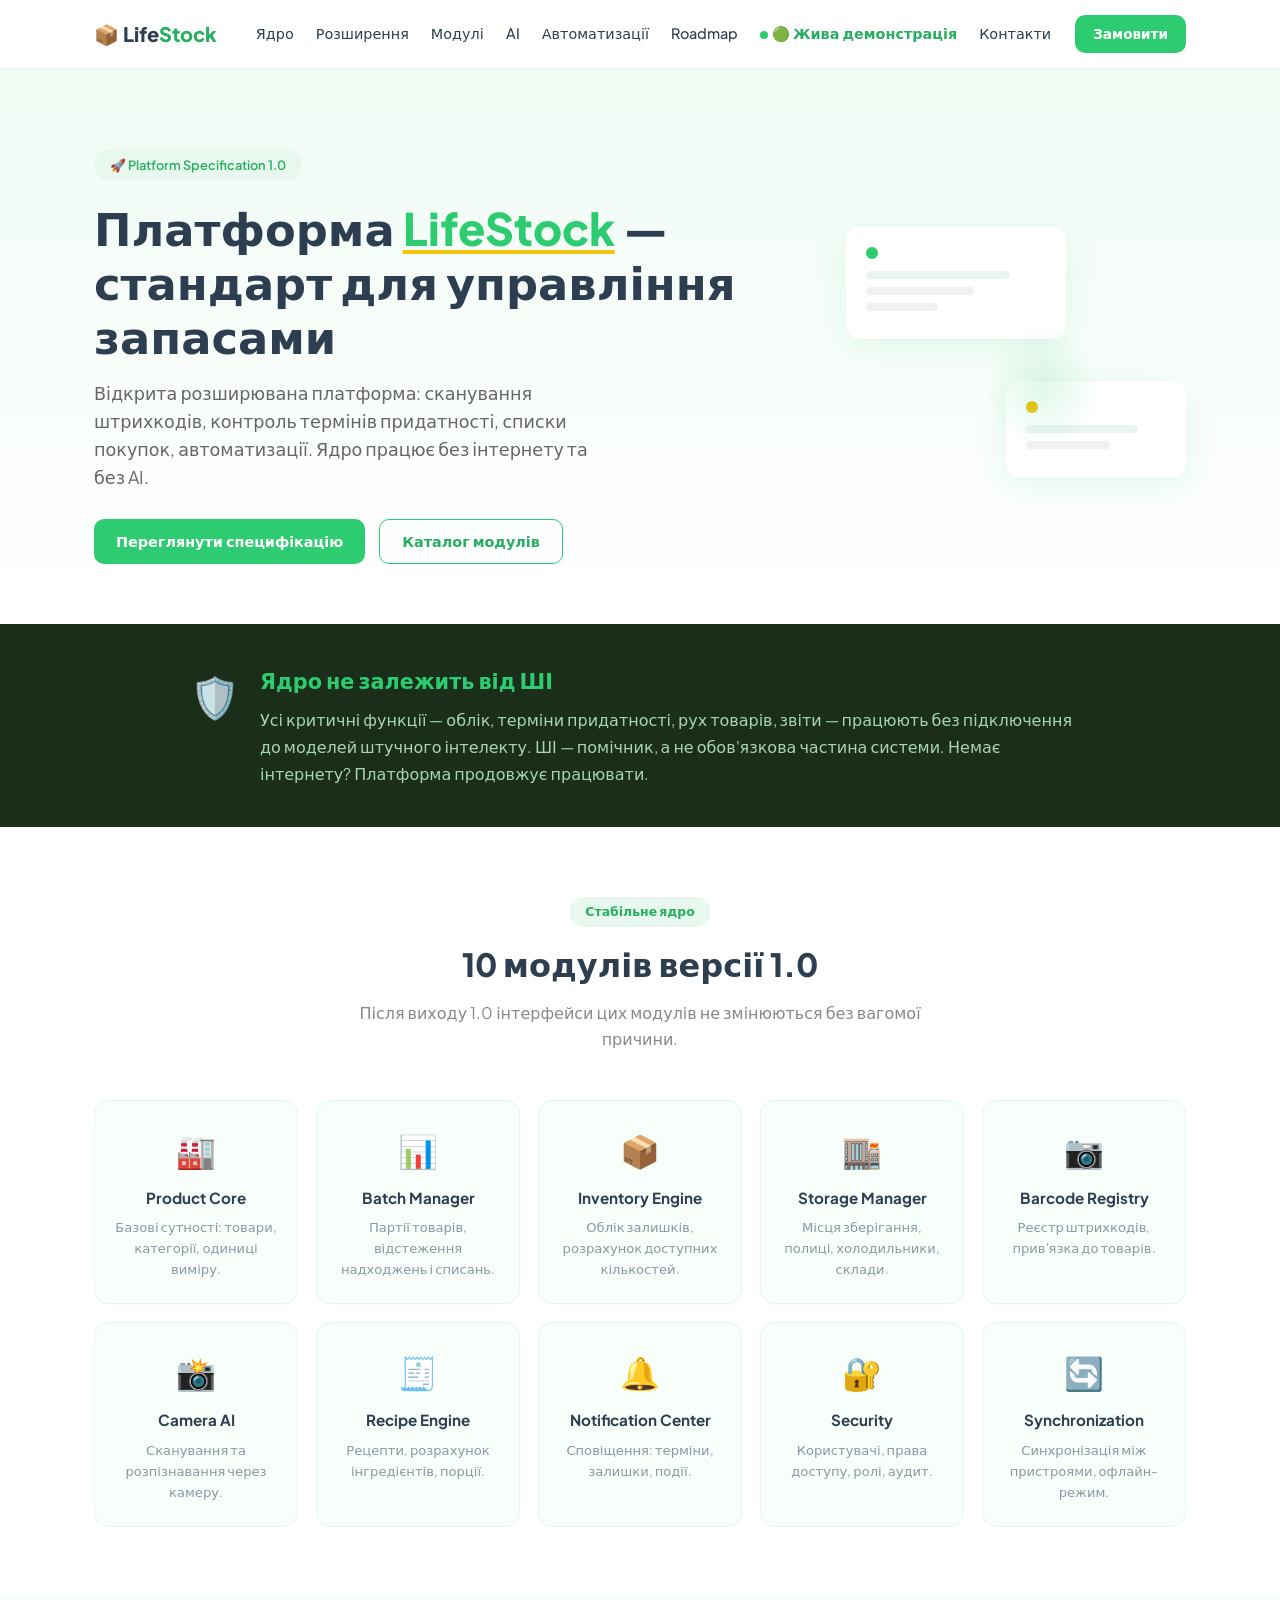
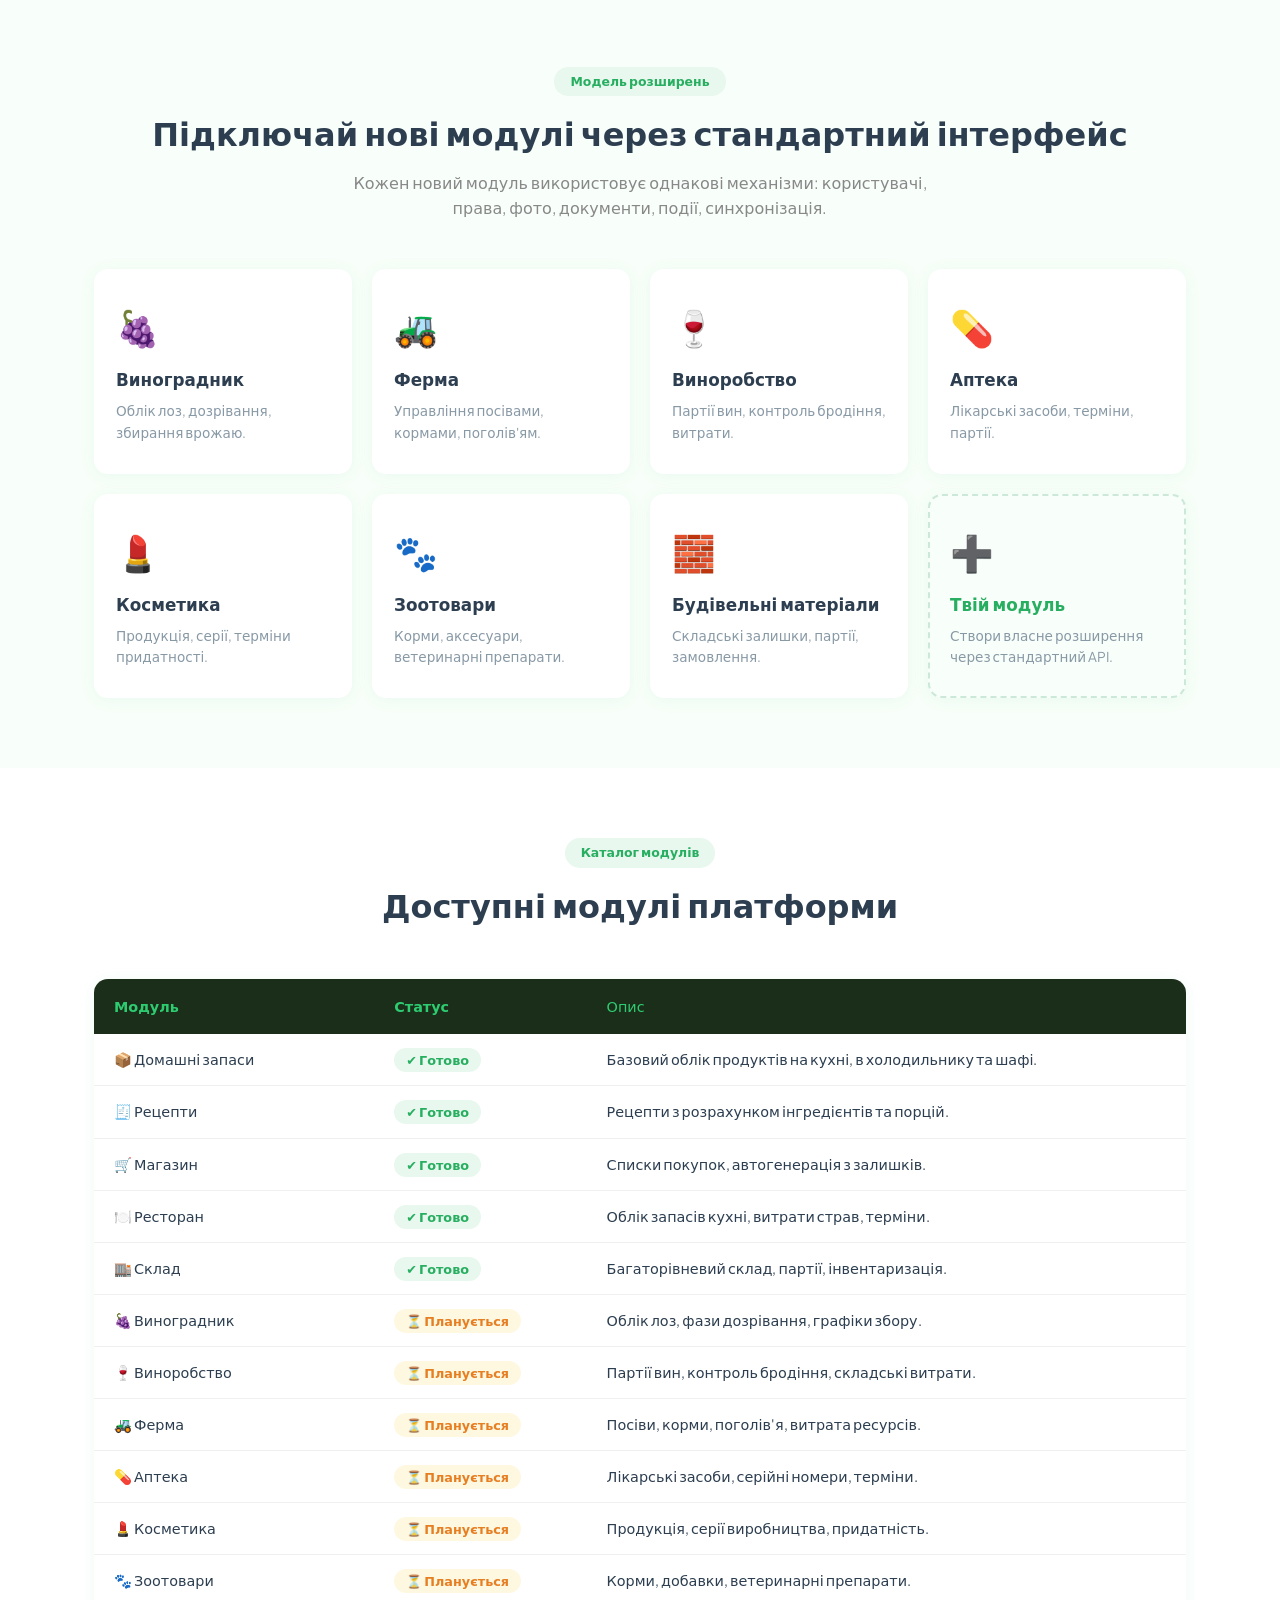
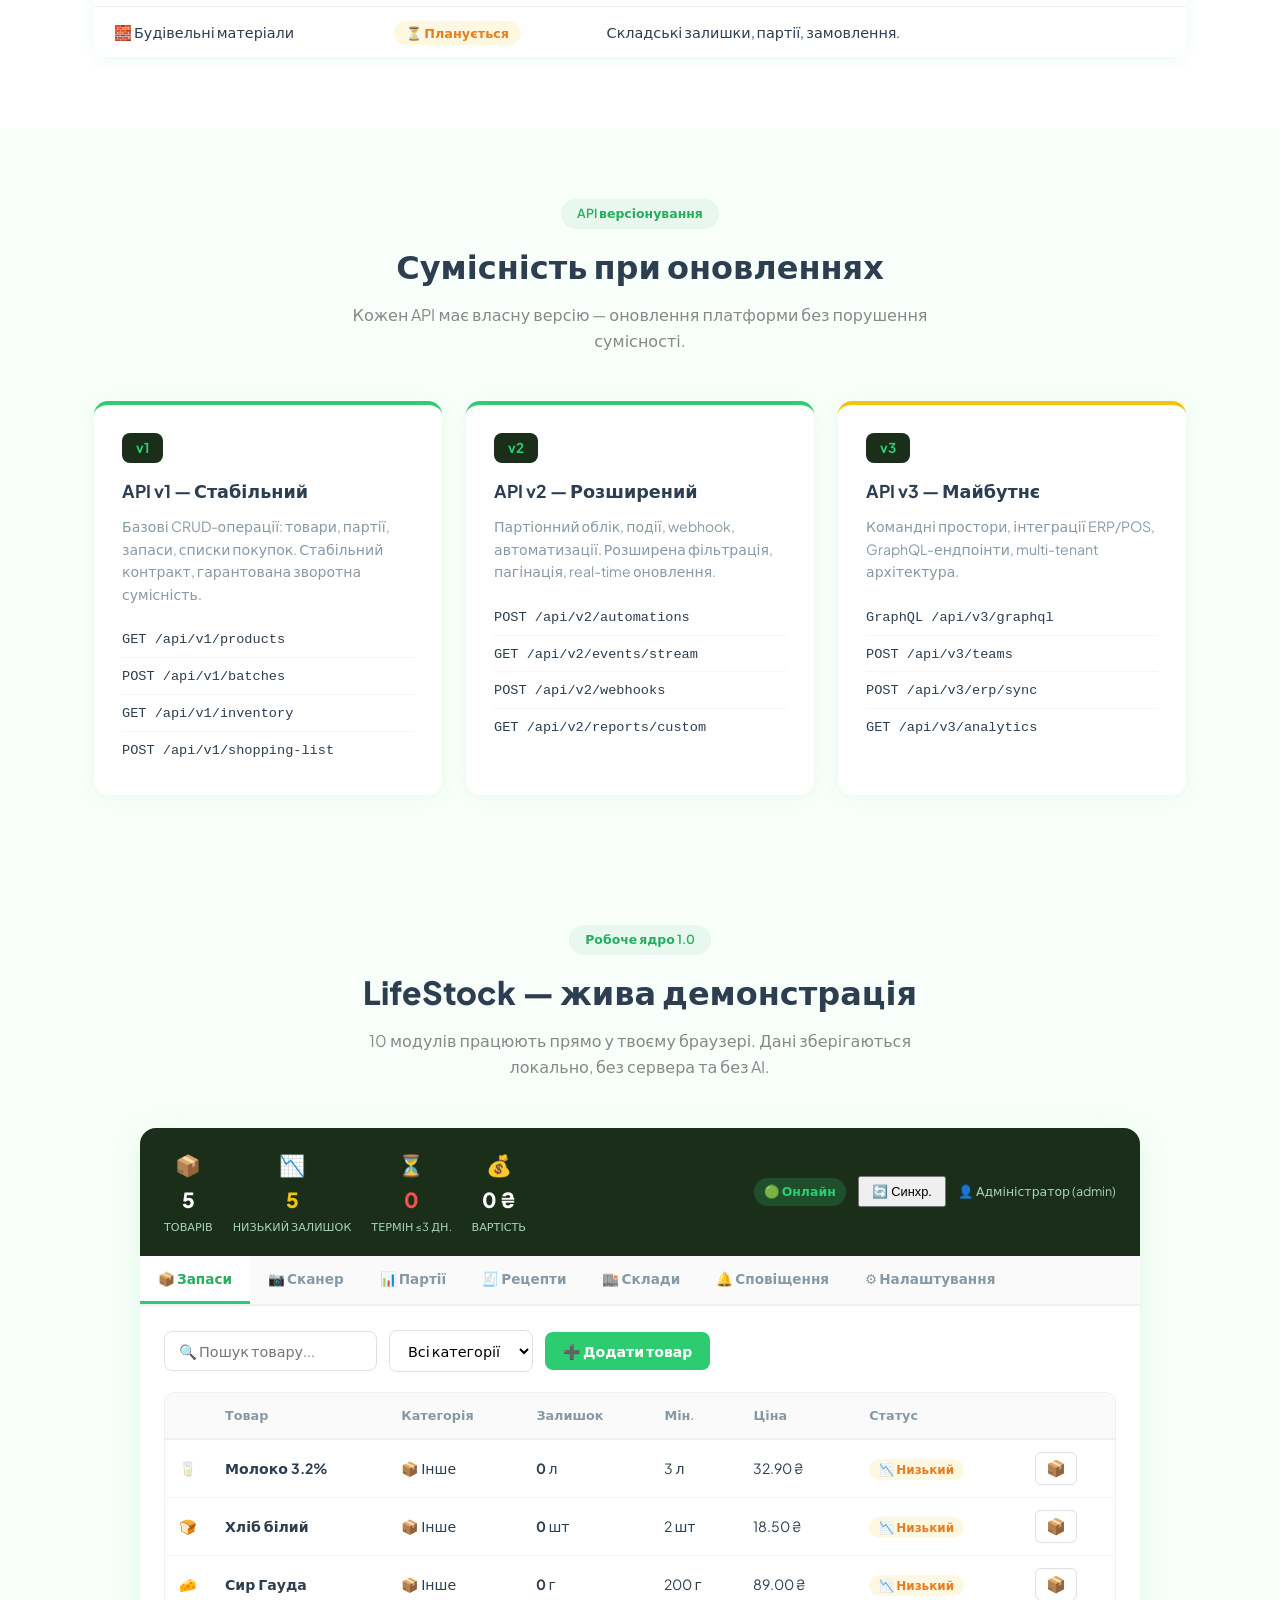
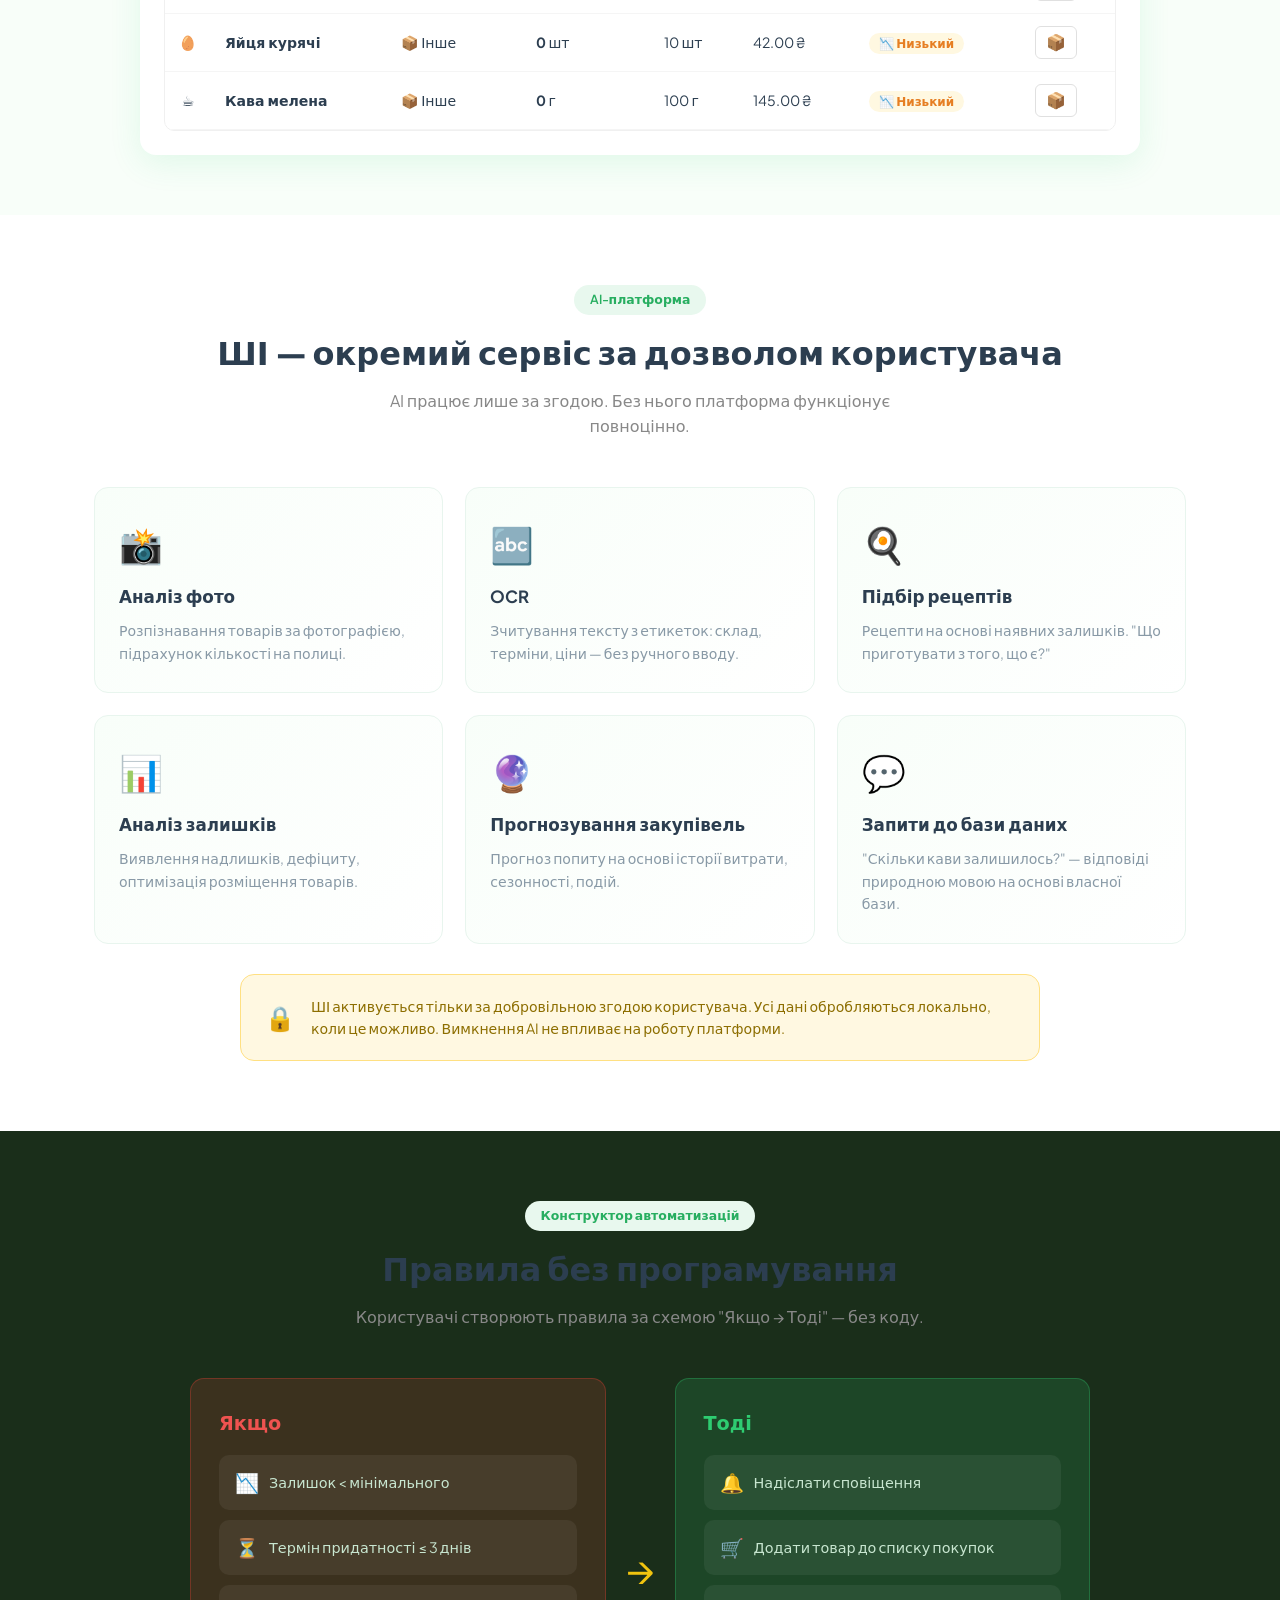
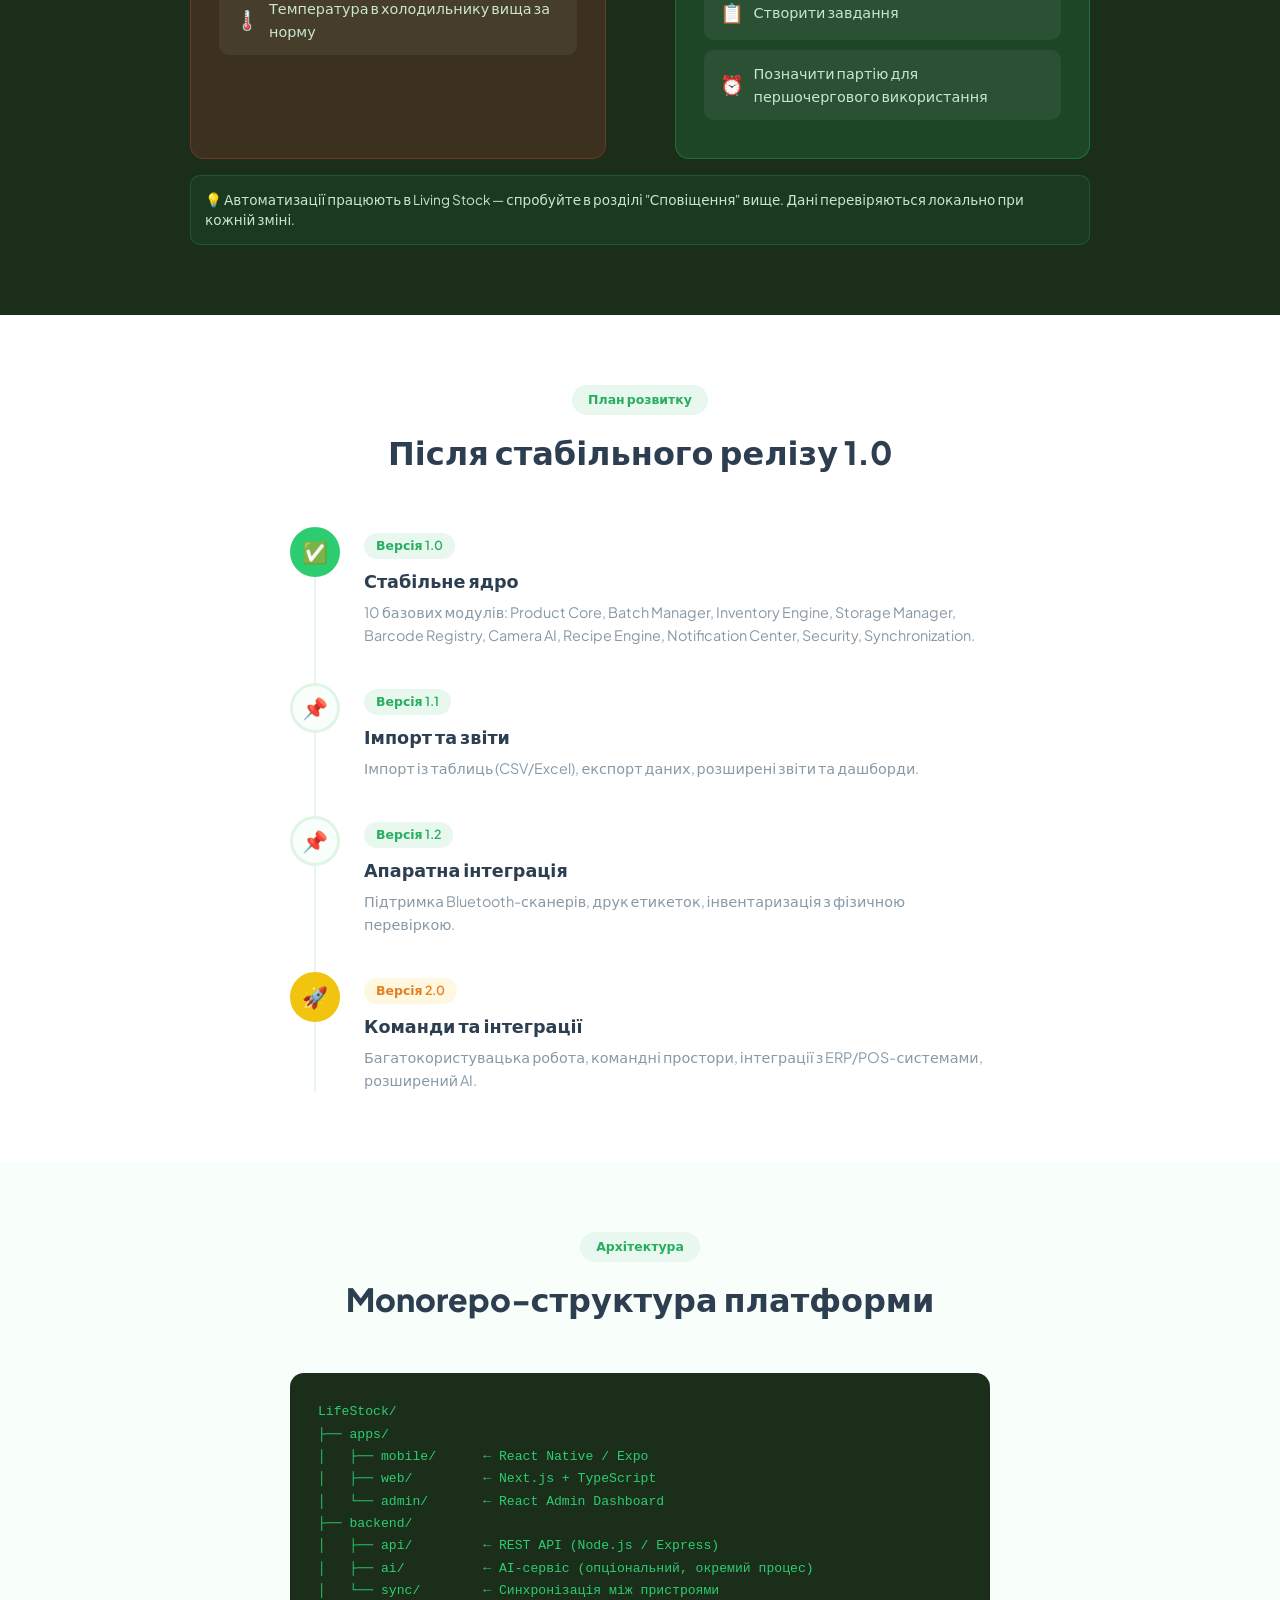
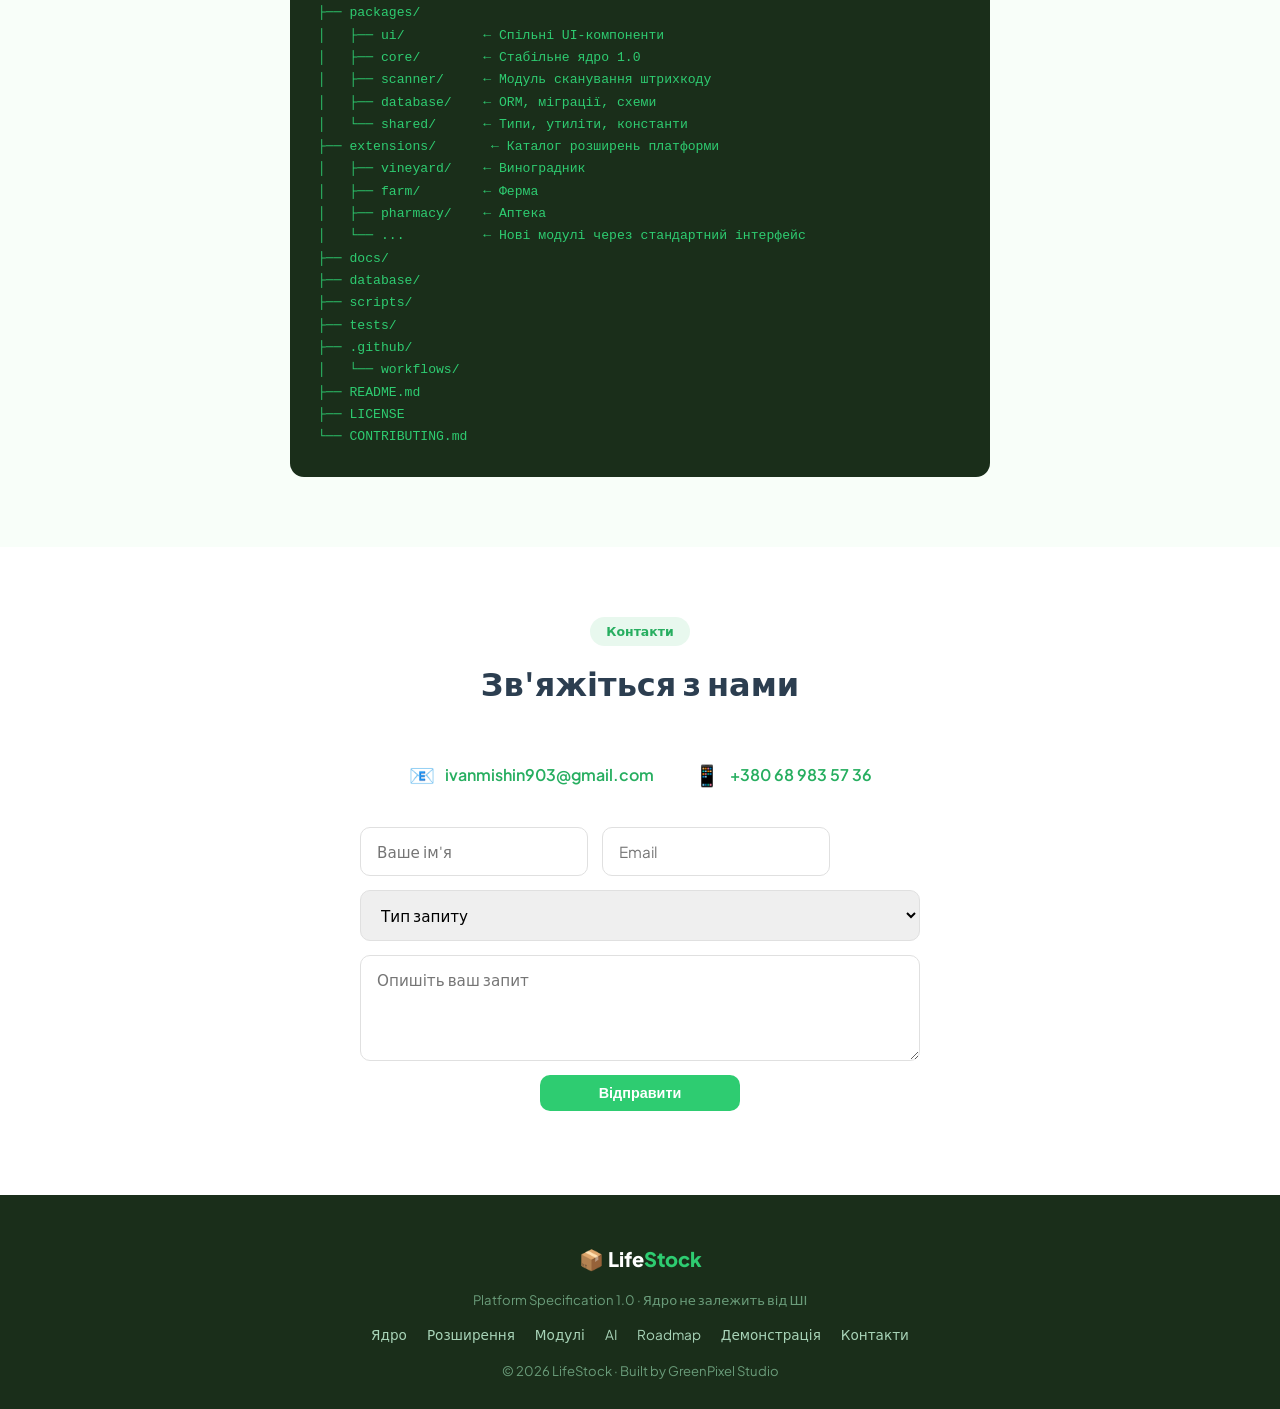
==== index.html @ bc8aa014 "V3.1: add 'Жива демонстрація' to nav menu with auto-scroll - New nav link: 🟢 Жива демонстрація → #de" ====
<!DOCTYPE html>
<html lang="uk">
<head>
    <meta charset="UTF-8">
    <meta name="viewport" content="width=device-width, initial-scale=1.0">
    <title>LifeStock — Платформа управління запасами 1.0</title>
    <meta name="description" content="LifeStock — відкрита платформа для управління запасами, термінами придатності та покупками. Стабільне ядро, розширювані модулі, AI-асистент.">
    <link rel="icon" href="favicon.svg">
    <link rel="preconnect" href="https://fonts.googleapis.com">
    <link rel="preconnect" href="https://fonts.gstatic.com" crossorigin>
    <link href="https://fonts.googleapis.com/css2?family=Plus+Jakarta+Sans:wght@400;500;600;700;800&display=swap" rel="stylesheet">
    <link rel="stylesheet" href="css/style.css">
</head>
<body>

<!-- ===== HEADER ===== -->
<header class="header" id="top">
    <div class="container header-inner">
        <a href="#top" class="logo">
            <span class="logo-mark">📦</span> Life<span class="logo-accent">Stock</span>
        </a>
        <nav class="nav" id="nav">
            <a href="#core" class="nav-link">Ядро</a>
            <a href="#extensions" class="nav-link">Розширення</a>
            <a href="#modules" class="nav-link">Модулі</a>
            <a href="#ai" class="nav-link">AI</a>
            <a href="#automation" class="nav-link">Автоматизації</a>
            <a href="#roadmap" class="nav-link">Roadmap</a>
            <a href="#demo" class="nav-link nav-demo">🟢 Жива демонстрація</a>
            <a href="#contact" class="nav-link">Контакти</a>
        </nav>
        <a href="#contact" class="btn btn-primary btn-sm">Замовити</a>
        <button class="burger" id="burger" aria-label="Меню">
            <span></span><span></span><span></span>
        </button>
    </div>
</header>

<!-- ===== HERO ===== -->
<section class="hero">
    <div class="container hero-inner">
        <div class="hero-text">
            <span class="badge">🚀 Platform Specification 1.0</span>
            <h1>Платформа <span class="accent">LifeStock</span> — стандарт для управління запасами</h1>
            <p>Відкрита розширювана платформа: сканування штрихкодів, контроль термінів придатності, списки покупок, автоматизації. Ядро працює без інтернету та без AI.</p>
            <div class="hero-actions">
                <a href="#core" class="btn btn-primary">Переглянути специфікацію</a>
                <a href="#modules" class="btn btn-ghost">Каталог модулів</a>
            </div>
        </div>
        <div class="hero-visual">
            <div class="hero-card hero-card-1">
                <div class="hero-card-dot green"></div>
                <div class="hero-card-lines"><div></div><div></div><div></div></div>
            </div>
            <div class="hero-card hero-card-2">
                <div class="hero-card-dot yellow"></div>
                <div class="hero-card-lines"><div></div><div></div></div>
            </div>
            <div class="hero-orb"></div>
        </div>
    </div>
</section>

<!-- ===== PRINCIPLE BANNER ===== -->
<section class="principle-banner">
    <div class="container">
        <div class="principle-box">
            <span class="principle-icon">🛡️</span>
            <div>
                <h3>Ядро не залежить від ШІ</h3>
                <p>Усі критичні функції — облік, терміни придатності, рух товарів, звіти — працюють без підключення до моделей штучного інтелекту. ШІ — помічник, а не обов'язкова частина системи. Немає інтернету? Платформа продовжує працювати.</p>
            </div>
        </div>
    </div>
</section>

<!-- ===== STABLE CORE ===== -->
<section id="core" class="core-section">
    <div class="container">
        <div class="section-head">
            <span class="section-tag">Стабільне ядро</span>
            <h2>10 модулів версії 1.0</h2>
            <p class="section-sub">Після виходу 1.0 інтерфейси цих модулів не змінюються без вагомої причини.</p>
        </div>
        <div class="core-grid">
            <div class="core-card"><span class="core-icon">🏭</span><h4>Product Core</h4><p>Базові сутності: товари, категорії, одиниці виміру.</p></div>
            <div class="core-card"><span class="core-icon">📊</span><h4>Batch Manager</h4><p>Партії товарів, відстеження надходжень і списань.</p></div>
            <div class="core-card"><span class="core-icon">📦</span><h4>Inventory Engine</h4><p>Облік залишків, розрахунок доступних кількостей.</p></div>
            <div class="core-card"><span class="core-icon">🏬</span><h4>Storage Manager</h4><p>Місця зберігання, полиці, холодильники, склади.</p></div>
            <div class="core-card"><span class="core-icon">📷</span><h4>Barcode Registry</h4><p>Реєстр штрихкодів, прив'язка до товарів.</p></div>
            <div class="core-card"><span class="core-icon">📸</span><h4>Camera AI</h4><p>Сканування та розпізнавання через камеру.</p></div>
            <div class="core-card"><span class="core-icon">🧾</span><h4>Recipe Engine</h4><p>Рецепти, розрахунок інгредієнтів, порції.</p></div>
            <div class="core-card"><span class="core-icon">🔔</span><h4>Notification Center</h4><p>Сповіщення: терміни, залишки, події.</p></div>
            <div class="core-card"><span class="core-icon">🔐</span><h4>Security</h4><p>Користувачі, права доступу, ролі, аудит.</p></div>
            <div class="core-card"><span class="core-icon">🔄</span><h4>Synchronization</h4><p>Синхронізація між пристроями, офлайн-режим.</p></div>
        </div>
    </div>
</section>

<!-- ===== EXTENSION MODEL ===== -->
<section id="extensions" class="extensions-section">
    <div class="container">
        <div class="section-head">
            <span class="section-tag">Модель розширень</span>
            <h2>Підключай нові модулі через стандартний інтерфейс</h2>
            <p class="section-sub">Кожен новий модуль використовує однакові механізми: користувачі, права, фото, документи, події, синхронізація.</p>
        </div>
        <div class="extensions-grid">
            <div class="ext-card"><span class="ext-icon">🍇</span><h4>Виноградник</h4><p>Облік лоз, дозрівання, збирання врожаю.</p></div>
            <div class="ext-card"><span class="ext-icon">🚜</span><h4>Ферма</h4><p>Управління посівами, кормами, поголів'ям.</p></div>
            <div class="ext-card"><span class="ext-icon">🍷</span><h4>Виноробство</h4><p>Партії вин, контроль бродіння, витрати.</p></div>
            <div class="ext-card"><span class="ext-icon">💊</span><h4>Аптека</h4><p>Лікарські засоби, терміни, партії.</p></div>
            <div class="ext-card"><span class="ext-icon">💄</span><h4>Косметика</h4><p>Продукція, серії, терміни придатності.</p></div>
            <div class="ext-card"><span class="ext-icon">🐾</span><h4>Зоотовари</h4><p>Корми, аксесуари, ветеринарні препарати.</p></div>
            <div class="ext-card"><span class="ext-icon">🧱</span><h4>Будівельні матеріали</h4><p>Складські залишки, партії, замовлення.</p></div>
            <div class="ext-card ext-card-add"><span class="ext-icon">➕</span><h4>Твій модуль</h4><p>Створи власне розширення через стандартний API.</p></div>
        </div>
    </div>
</section>

<!-- ===== MODULE CATALOG ===== -->
<section id="modules" class="modules-section">
    <div class="container">
        <div class="section-head">
            <span class="section-tag">Каталог модулів</span>
            <h2>Доступні модулі платформи</h2>
        </div>
        <div class="module-table-wrap">
            <table class="module-table">
                <thead>
                    <tr><th>Модуль</th><th>Статус</th><th>Опис</th></tr>
                </thead>
                <tbody>
                    <tr><td>📦 Домашні запаси</td><td><span class="badge-ok">✔ Готово</span></td><td>Базовий облік продуктів на кухні, в холодильнику та шафі.</td></tr>
                    <tr><td>🧾 Рецепти</td><td><span class="badge-ok">✔ Готово</span></td><td>Рецепти з розрахунком інгредієнтів та порцій.</td></tr>
                    <tr><td>🛒 Магазин</td><td><span class="badge-ok">✔ Готово</span></td><td>Списки покупок, автогенерація з залишків.</td></tr>
                    <tr><td>🍽️ Ресторан</td><td><span class="badge-ok">✔ Готово</span></td><td>Облік запасів кухні, витрати страв, терміни.</td></tr>
                    <tr><td>🏬 Склад</td><td><span class="badge-ok">✔ Готово</span></td><td>Багаторівневий склад, партії, інвентаризація.</td></tr>
                    <tr><td>🍇 Виноградник</td><td><span class="badge-plan">⏳ Планується</span></td><td>Облік лоз, фази дозрівання, графіки збору.</td></tr>
                    <tr><td>🍷 Виноробство</td><td><span class="badge-plan">⏳ Планується</span></td><td>Партії вин, контроль бродіння, складські витрати.</td></tr>
                    <tr><td>🚜 Ферма</td><td><span class="badge-plan">⏳ Планується</span></td><td>Посіви, корми, поголів'я, витрата ресурсів.</td></tr>
                    <tr><td>💊 Аптека</td><td><span class="badge-plan">⏳ Планується</span></td><td>Лікарські засоби, серійні номери, терміни.</td></tr>
                    <tr><td>💄 Косметика</td><td><span class="badge-plan">⏳ Планується</span></td><td>Продукція, серії виробництва, придатність.</td></tr>
                    <tr><td>🐾 Зоотовари</td><td><span class="badge-plan">⏳ Планується</span></td><td>Корми, добавки, ветеринарні препарати.</td></tr>
                    <tr><td>🧱 Будівельні матеріали</td><td><span class="badge-plan">⏳ Планується</span></td><td>Складські залишки, партії, замовлення.</td></tr>
                </tbody>
            </table>
        </div>
    </div>
</section>

<!-- ===== API VERSIONING ===== -->
<section id="api" class="api-section">
    <div class="container">
        <div class="section-head">
            <span class="section-tag">API версіонування</span>
            <h2>Сумісність при оновленнях</h2>
            <p class="section-sub">Кожен API має власну версію — оновлення платформи без порушення сумісності.</p>
        </div>
        <div class="api-grid">
            <div class="api-card">
                <span class="api-version">v1</span>
                <h4>API v1 — Стабільний</h4>
                <p>Базові CRUD-операції: товари, партії, запаси, списки покупок. Стабільний контракт, гарантована зворотна сумісність.</p>
                <ul>
                    <li><code>GET /api/v1/products</code></li>
                    <li><code>POST /api/v1/batches</code></li>
                    <li><code>GET /api/v1/inventory</code></li>
                    <li><code>POST /api/v1/shopping-list</code></li>
                </ul>
            </div>
            <div class="api-card">
                <span class="api-version">v2</span>
                <h4>API v2 — Розширений</h4>
                <p>Партіонний облік, події, webhook, автоматизації. Розширена фільтрація, пагінація, real-time оновлення.</p>
                <ul>
                    <li><code>POST /api/v2/automations</code></li>
                    <li><code>GET /api/v2/events/stream</code></li>
                    <li><code>POST /api/v2/webhooks</code></li>
                    <li><code>GET /api/v2/reports/custom</code></li>
                </ul>
            </div>
            <div class="api-card api-card-future">
                <span class="api-version">v3</span>
                <h4>API v3 — Майбутнє</h4>
                <p>Командні простори, інтеграції ERP/POS, GraphQL-ендпоінти, multi-tenant архітектура.</p>
                <ul>
                    <li><code>GraphQL /api/v3/graphql</code></li>
                    <li><code>POST /api/v3/teams</code></li>
                    <li><code>POST /api/v3/erp/sync</code></li>
                    <li><code>GET /api/v3/analytics</code></li>
                </ul>
            </div>
        </div>
    </div>
</section>

<!-- ===== LIFE STOCK WORKING APP ===== -->
<section class="ls-app-section" id="demo">
    <div class="container">
        <div class="section-head">
            <span class="section-tag">Робоче ядро 1.0</span>
            <h2>LifeStock — жива демонстрація</h2>
            <p class="section-sub">10 модулів працюють прямо у твоєму браузері. Дані зберігаються локально, без сервера та без AI.</p>
        </div>
        <div id="lifestock-app"></div>
    </div>
</section>

<!-- ===== AI PLATFORM ===== -->
<section id="ai" class="ai-section">
    <div class="container">
        <div class="section-head">
            <span class="section-tag">AI-платформа</span>
            <h2>ШІ — окремий сервіс за дозволом користувача</h2>
            <p class="section-sub">AI працює лише за згодою. Без нього платформа функціонує повноцінно.</p>
        </div>
        <div class="ai-grid">
            <div class="ai-card">
                <span class="ai-icon">📸</span>
                <h4>Аналіз фото</h4>
                <p>Розпізнавання товарів за фотографією, підрахунок кількості на полиці.</p>
            </div>
            <div class="ai-card">
                <span class="ai-icon">🔤</span>
                <h4>OCR</h4>
                <p>Зчитування тексту з етикеток: склад, терміни, ціни — без ручного вводу.</p>
            </div>
            <div class="ai-card">
                <span class="ai-icon">🍳</span>
                <h4>Підбір рецептів</h4>
                <p>Рецепти на основі наявних залишків. "Що приготувати з того, що є?"</p>
            </div>
            <div class="ai-card">
                <span class="ai-icon">📊</span>
                <h4>Аналіз залишків</h4>
                <p>Виявлення надлишків, дефіциту, оптимізація розміщення товарів.</p>
            </div>
            <div class="ai-card">
                <span class="ai-icon">🔮</span>
                <h4>Прогнозування закупівель</h4>
                <p>Прогноз попиту на основі історії витрати, сезонності, подій.</p>
            </div>
            <div class="ai-card">
                <span class="ai-icon">💬</span>
                <h4>Запити до бази даних</h4>
                <p>"Скільки кави залишилось?" — відповіді природною мовою на основі власної бази.</p>
            </div>
        </div>
        <div class="ai-note">
            <span>🔒</span>
            <p>ШІ активується тільки за добровільною згодою користувача. Усі дані обробляються локально, коли це можливо. Вимкнення AI не впливає на роботу платформи.</p>
        </div>
    </div>
</section>

<!-- ===== AUTOMATION BUILDER ===== -->
<section id="automation" class="automation-section">
    <div class="container">
        <div class="section-head">
            <span class="section-tag">Конструктор автоматизацій</span>
            <h2>Правила без програмування</h2>
            <p class="section-sub">Користувачі створюють правила за схемою "Якщо → Тоді" — без коду.</p>
        </div>
        <div class="automation-builder">
            <div class="automation-row">
                <div class="automation-block automation-if">
                    <h4>Якщо</h4>
                    <div class="automation-item"><span>📉</span> Залишок &lt; мінімального</div>
                    <div class="automation-item"><span>⏳</span> Термін придатності ≤ 3 днів</div>
                    <div class="automation-item"><span>🌡️</span> Температура в холодильнику вища за норму</div>
                </div>
                <div class="automation-arrow">→</div>
                <div class="automation-block automation-then">
                    <h4>Тоді</h4>
                    <div class="automation-item"><span>🔔</span> Надіслати сповіщення</div>
                    <div class="automation-item"><span>🛒</span> Додати товар до списку покупок</div>
                    <div class="automation-item"><span>📋</span> Створити завдання</div>
                    <div class="automation-item"><span>⏰</span> Позначити партію для першочергового використання</div>
                </div>
            </div>
            <div class="automation-note-info">
                <p>💡 Автоматизації працюють в Living Stock — спробуйте в розділі "Сповіщення" вище. Дані перевіряються локально при кожній зміні.</p>
            </div>
        </div>
    </div>
</section>

<!-- ===== ROADMAP ===== -->
<section id="roadmap" class="roadmap-section">
    <div class="container">
        <div class="section-head">
            <span class="section-tag">План розвитку</span>
            <h2>Після стабільного релізу 1.0</h2>
        </div>
        <div class="roadmap-timeline">
            <div class="roadmap-item roadmap-current">
                <div class="roadmap-marker">✅</div>
                <div class="roadmap-content">
                    <span class="roadmap-version">Версія 1.0</span>
                    <h4>Стабільне ядро</h4>
                    <p>10 базових модулів: Product Core, Batch Manager, Inventory Engine, Storage Manager, Barcode Registry, Camera AI, Recipe Engine, Notification Center, Security, Synchronization.</p>
                </div>
            </div>
            <div class="roadmap-item">
                <div class="roadmap-marker">📌</div>
                <div class="roadmap-content">
                    <span class="roadmap-version">Версія 1.1</span>
                    <h4>Імпорт та звіти</h4>
                    <p>Імпорт із таблиць (CSV/Excel), експорт даних, розширені звіти та дашборди.</p>
                </div>
            </div>
            <div class="roadmap-item">
                <div class="roadmap-marker">📌</div>
                <div class="roadmap-content">
                    <span class="roadmap-version">Версія 1.2</span>
                    <h4>Апаратна інтеграція</h4>
                    <p>Підтримка Bluetooth-сканерів, друк етикеток, інвентаризація з фізичною перевіркою.</p>
                </div>
            </div>
            <div class="roadmap-item roadmap-future">
                <div class="roadmap-marker">🚀</div>
                <div class="roadmap-content">
                    <span class="roadmap-version">Версія 2.0</span>
                    <h4>Команди та інтеграції</h4>
                    <p>Багатокористувацька робота, командні простори, інтеграції з ERP/POS-системами, розширений AI.</p>
                </div>
            </div>
        </div>
    </div>
</section>

<!-- ===== ARCHITECTURE ===== -->
<section class="arch-section">
    <div class="container">
        <div class="section-head">
            <span class="section-tag">Архітектура</span>
            <h2>Monorepo-структура платформи</h2>
        </div>
        <div class="arch-tree-wrap">
            <pre class="arch-tree">LifeStock/
├── apps/
│   ├── mobile/      ← React Native / Expo
│   ├── web/         ← Next.js + TypeScript
│   └── admin/       ← React Admin Dashboard
├── backend/
│   ├── api/         ← REST API (Node.js / Express)
│   ├── ai/          ← AI-сервіс (опціональний, окремий процес)
│   └── sync/        ← Синхронізація між пристроями
├── packages/
│   ├── ui/          ← Спільні UI-компоненти
│   ├── core/        ← Стабільне ядро 1.0
│   ├── scanner/     ← Модуль сканування штрихкоду
│   ├── database/    ← ORM, міграції, схеми
│   └── shared/      ← Типи, утиліти, константи
├── extensions/       ← Каталог розширень платформи
│   ├── vineyard/    ← Виноградник
│   ├── farm/        ← Ферма
│   ├── pharmacy/    ← Аптека
│   └── ...          ← Нові модулі через стандартний інтерфейс
├── docs/
├── database/
├── scripts/
├── tests/
├── .github/
│   └── workflows/
├── README.md
├── LICENSE
└── CONTRIBUTING.md</pre>
        </div>
    </div>
</section>

<!-- ===== CONTACT ===== -->
<section id="contact" class="contact">
    <div class="container">
        <div class="section-head">
            <span class="section-tag">Контакти</span>
            <h2>Зв'яжіться з нами</h2>
        </div>
        <div class="contact-info">
            <div class="contact-item">
                <span class="contact-icon">📧</span>
                <a href="mailto:ivanmishin903@gmail.com">ivanmishin903@gmail.com</a>
            </div>
            <div class="contact-item">
                <span class="contact-icon">📱</span>
                <a href="tel:+380689835736">+380 68 983 57 36</a>
            </div>
        </div>
        <form class="contact-form" id="contactForm" action="https://formsubmit.co/ivanmishin903@gmail.com" method="POST">
            <div class="form-row">
                <input type="text" name="name" placeholder="Ваше ім'я" required>
                <input type="email" name="email" placeholder="Email" required>
            </div>
            <select name="budget" required>
                <option value="" disabled selected>Тип запиту</option>
                <option value="platform">Платформа LifeStock</option>
                <option value="module">Розробка модуля</option>
                <option value="integration">Інтеграція</option>
                <option value="support">Підтримка</option>
            </select>
            <textarea name="message" rows="4" placeholder="Опишіть ваш запит" required></textarea>
            <button type="submit" class="btn btn-primary">Відправити</button>
            <p class="form-note" id="formNote"></p>
        </form>
    </div>
</section>

<!-- ===== FOOTER ===== -->
<footer class="footer">
    <div class="container footer-inner">
        <a href="#top" class="logo">
            <span class="logo-mark">📦</span> Life<span class="logo-accent">Stock</span>
        </a>
        <p class="footer-copy">Platform Specification 1.0 · Ядро не залежить від ШІ</p>
        <nav class="footer-nav">
            <a href="#core">Ядро</a>
            <a href="#extensions">Розширення</a>
            <a href="#modules">Модулі</a>
            <a href="#ai">AI</a>
            <a href="#roadmap">Roadmap</a>
            <a href="#demo">Демонстрація</a>
            <a href="#contact">Контакти</a>
        </nav>
        <p class="footer-copy">© 2026 LifeStock · Built by GreenPixel Studio</p>
    </div>
</footer>

<!-- LifeStock Core 1.0 — 10 stable modules -->
<script src="js/core/lifestock.js"></script>
<script src="js/core/product.js"></script>
<script src="js/core/batch.js"></script>
<script src="js/core/inventory.js"></script>
<script src="js/core/storage.js"></script>
<script src="js/core/barcode.js"></script>
<script src="js/core/camera.js"></script>
<script src="js/core/recipe.js"></script>
<script src="js/core/notification.js"></script>
<script src="js/core/security.js"></script>
<script src="js/core/sync.js"></script>
<!-- App controller -->
<script src="js/app.js"></script>
<!-- Legacy UI (nav, smooth scroll, contact form) -->
<script src="js/script.js"></script>
</body>
</html>
---- css/style.css ----
/* ===== RESET ===== */
*,*::before,*::after{box-sizing:border-box;margin:0;padding:0}
:root{
  --green:#2ecc71; --green-d:#27ae60; --yellow:#f1c40f; --yellow-d:#e67e22;
  --dark:#1a2e1a; --bg:#f8fef9; --white:#fff; --text:#2c3e50; --gray:#8899a6;
  --radius:14px; --shadow:0 2px 16px rgba(46,204,113,0.08);
  --shadow-lg:0 8px 32px rgba(46,204,113,0.12);
  --font:'Plus Jakarta Sans',system-ui,sans-serif;
}
html{scroll-behavior:smooth}
body{font-family:var(--font);color:var(--text);line-height:1.6;background:var(--white)}
a{color:inherit;text-decoration:none}
img{max-width:100%}
code{font-family:'JetBrains Mono',monospace;font-size:.85rem}

/* ===== CONTAINER ===== */
.container{max-width:1140px;margin:0 auto;padding:0 24px}

/* ===== HEADER ===== */
.header{position:sticky;top:0;z-index:100;background:rgba(255,255,255,.95);backdrop-filter:blur(10px);border-bottom:1px solid #e8f5ee}
.header-inner{display:flex;align-items:center;gap:24px;height:68px}
.logo{font-weight:800;font-size:1.25rem;white-space:nowrap}
.logo-mark{color:var(--green)}
.logo-accent{color:var(--green-d)}
.nav{display:flex;gap:22px;margin-left:auto}
.nav-link{font-size:.9rem;font-weight:500;color:var(--text);transition:color .2s}
.nav-link:hover{color:var(--green)}
.btn{display:inline-flex;align-items:center;justify-content:center;padding:10px 22px;border-radius:10px;font-weight:600;font-size:.9rem;border:none;cursor:pointer;transition:all .2s}
.btn-primary{background:var(--green);color:#fff}
.btn-primary:hover{background:var(--green-d);transform:translateY(-1px)}
.btn-ghost{background:transparent;border:1.5px solid var(--green);color:var(--green-d)}
.btn-ghost:hover{background:#f0fbf4}
.btn-sm{padding:8px 18px;font-size:.85rem}
.burger{display:none;flex-direction:column;gap:4px;background:none;border:none;cursor:pointer;margin-left:auto}
.burger span{width:22px;height:2px;background:var(--text);border-radius:2px;transition:.3s}
.burger.active span:nth-child(1){transform:rotate(45deg) translate(5px,5px)}
.burger.active span:nth-child(2){opacity:0}
.burger.active span:nth-child(3){transform:rotate(-45deg) translate(6px,-6px)}

/* ===== HERO ===== */
.hero{padding:80px 0 60px;background:linear-gradient(180deg,#f0fbf4 0%,#fff 100%)}
.hero-inner{display:flex;align-items:center;gap:60px}
.hero-text{flex:1}
.badge{display:inline-block;background:#e8f8ee;color:var(--green-d);padding:6px 16px;border-radius:20px;font-size:.8rem;font-weight:600;margin-bottom:20px}
.hero h1{font-size:2.8rem;font-weight:800;line-height:1.2;margin-bottom:16px}
.accent{color:var(--green);text-decoration:underline;text-decoration-color:var(--yellow);text-underline-offset:4px}
.hero-text p{font-size:1.1rem;color:#666;margin-bottom:28px;max-width:500px}
.hero-actions{display:flex;gap:14px;flex-wrap:wrap}
.hero-visual{flex:0 0 340px;position:relative;height:300px}
.hero-card{position:absolute;background:#fff;border-radius:var(--radius);box-shadow:var(--shadow-lg);padding:20px}
.hero-card-1{top:20px;left:0;width:220px;animation:float 4s ease-in-out infinite}
.hero-card-2{bottom:30px;right:0;width:180px;animation:float 4s ease-in-out infinite .8s}
.hero-card-dot{width:12px;height:12px;border-radius:50%;margin-bottom:12px}
.hero-card-dot.green{background:var(--green)}
.hero-card-dot.yellow{background:var(--yellow)}
.hero-card-lines div{height:8px;border-radius:4px;background:#f0f0f0;margin-bottom:8px}
.hero-card-lines div:first-child{width:80%;background:#e8f5ee}
.hero-card-lines div:nth-child(2){width:60%}
.hero-card-lines div:nth-child(3){width:40%}
.hero-orb{position:absolute;top:40%;left:40%;width:120px;height:120px;border-radius:50%;background:radial-gradient(circle,var(--green) 0%,transparent 70%);opacity:.15;animation:pulse 3s ease-in-out infinite}
@keyframes float{0%,100%{transform:translateY(0)}50%{transform:translateY(-10px)}}
@keyframes pulse{0%,100%{transform:scale(1)}50%{transform:scale(1.1)}}

/* ===== PRINCIPLE BANNER ===== */
.principle-banner{padding:40px 0;background:var(--dark)}
.principle-box{display:flex;align-items:flex-start;gap:20px;max-width:900px;margin:0 auto}
.principle-icon{font-size:2.5rem;flex-shrink:0}
.principle-box h3{color:var(--green);font-size:1.3rem;margin-bottom:8px}
.principle-box p{color:#a8d4b8;font-size:1rem;line-height:1.7}

/* ===== SECTION HEAD ===== */
.section-head{text-align:center;margin-bottom:48px}
.section-tag{display:inline-block;background:#e8f8ee;color:var(--green-d);padding:5px 16px;border-radius:20px;font-size:.78rem;font-weight:600;margin-bottom:12px}
.section-head h2{font-size:2rem;font-weight:800}
.section-sub{font-size:1rem;color:#888;margin-top:10px;max-width:600px;margin-left:auto;margin-right:auto}

/* ===== STABLE CORE ===== */
.core-section{padding:70px 0;background:#fff}
.core-grid{display:grid;grid-template-columns:repeat(5,1fr);gap:18px}
.core-card{background:#f8fef9;border:1px solid #e8f5ee;border-radius:var(--radius);padding:24px 16px;text-align:center;transition:all .3s}
.core-card:hover{transform:translateY(-4px);box-shadow:var(--shadow-lg);border-color:var(--green)}
.core-icon{font-size:2rem;display:block;margin-bottom:10px}
.core-card h4{font-size:.95rem;margin-bottom:6px}
.core-card p{font-size:.82rem;color:var(--gray)}

/* ===== EXTENSIONS ===== */
.extensions-section{padding:70px 0;background:var(--bg)}
.extensions-grid{display:grid;grid-template-columns:repeat(4,1fr);gap:20px}
.ext-card{background:#fff;border-radius:var(--radius);padding:28px 20px;box-shadow:var(--shadow);transition:all .3s;border:2px solid transparent}
.ext-card:hover{transform:translateY(-4px);border-color:var(--green)}
.ext-icon{font-size:2.2rem;display:block;margin-bottom:12px}
.ext-card h4{font-size:1.05rem;margin-bottom:6px}
.ext-card p{font-size:.85rem;color:var(--gray)}
.ext-card-add{border:2px dashed #cce8d8;background:#f8fef9}
.ext-card-add h4{color:var(--green-d)}

/* ===== MODULE CATALOG ===== */
.modules-section{padding:70px 0;background:#fff}
.module-table-wrap{overflow-x:auto;border-radius:var(--radius);box-shadow:var(--shadow)}
.module-table{width:100%;border-collapse:collapse;min-width:600px}
.module-table th{background:var(--dark);color:var(--green);padding:16px 20px;text-align:left;font-size:.9rem}
.module-table th:last-child{font-weight:500}
.module-table td{padding:14px 20px;border-bottom:1px solid #f0f0f0;font-size:.9rem}
.module-table tbody tr:hover{background:#f8fef9}
.badge-ok{background:#e8f8ee;color:var(--green-d);padding:4px 12px;border-radius:20px;font-size:.8rem;font-weight:600;white-space:nowrap}
.badge-plan{background:#fff8e1;color:var(--yellow-d);padding:4px 12px;border-radius:20px;font-size:.8rem;font-weight:600;white-space:nowrap}

/* ===== API VERSIONING ===== */
.api-section{padding:70px 0;background:var(--bg)}
.api-grid{display:grid;grid-template-columns:repeat(3,1fr);gap:24px}
.api-card{background:#fff;border-radius:var(--radius);padding:28px;box-shadow:var(--shadow);border-top:4px solid var(--green)}
.api-card-future{border-top-color:var(--yellow)}
.api-version{display:inline-block;background:var(--dark);color:var(--green);padding:4px 14px;border-radius:8px;font-weight:700;font-size:.85rem;margin-bottom:14px}
.api-card h4{font-size:1.1rem;margin-bottom:10px}
.api-card p{font-size:.88rem;color:var(--gray);margin-bottom:16px}
.api-card ul{list-style:none}
.api-card li{padding:6px 0;font-size:.82rem;border-bottom:1px solid #f5f5f5}
.api-card li:last-child{border-bottom:none}

/* ===== AI PLATFORM ===== */
.ai-section{padding:70px 0;background:#fff}
.ai-grid{display:grid;grid-template-columns:repeat(3,1fr);gap:22px;margin-bottom:30px}
.ai-card{background:linear-gradient(135deg,#f8fef9 0%,#fff 100%);border:1px solid #e8f5ee;border-radius:var(--radius);padding:28px 24px;transition:all .3s}
.ai-card:hover{transform:translateY(-4px);box-shadow:var(--shadow-lg);border-color:var(--green)}
.ai-icon{font-size:2.2rem;display:block;margin-bottom:12px}
.ai-card h4{font-size:1.05rem;margin-bottom:8px}
.ai-card p{font-size:.88rem;color:var(--gray)}
.ai-note{display:flex;align-items:center;gap:16px;max-width:800px;margin:0 auto;background:#fff8e1;border:1px solid #ffe082;border-radius:var(--radius);padding:20px 24px}
.ai-note span{font-size:1.5rem;flex-shrink:0}
.ai-note p{font-size:.88rem;color:#8d6e00;line-height:1.6}

/* ===== AUTOMATION BUILDER ===== */
.automation-section{padding:70px 0;background:var(--dark)}
.automation-builder{max-width:900px;margin:0 auto}
.automation-row{display:flex;align-items:stretch;gap:0}
.automation-block{flex:1;border-radius:var(--radius);padding:28px}
.automation-if{background:rgba(244,67,54,.15);border:1px solid rgba(244,67,54,.3)}
.automation-then{background:rgba(46,204,113,.15);border:1px solid rgba(46,204,113,.3)}
.automation-block h4{font-size:1.2rem;margin-bottom:18px;color:#fff}
.automation-if h4{color:#ef5350}
.automation-then h4{color:var(--green)}
.automation-item{display:flex;align-items:center;gap:10px;padding:12px 16px;background:rgba(255,255,255,.06);border-radius:10px;margin-bottom:10px;color:#c8e6d0;font-size:.9rem}
.automation-item span{font-size:1.2rem}
.automation-arrow{display:flex;align-items:center;justify-content:center;font-size:2.5rem;color:var(--yellow);padding:0 20px;flex-shrink:0}

/* ===== ROADMAP ===== */
.roadmap-section{padding:70px 0;background:#fff}
.roadmap-timeline{max-width:700px;margin:0 auto;position:relative}
.roadmap-timeline::before{content:'';position:absolute;left:24px;top:0;bottom:0;width:2px;background:#e8f5ee}
.roadmap-item{display:flex;gap:24px;padding-bottom:36px;position:relative}
.roadmap-item:last-child{padding-bottom:0}
.roadmap-marker{width:50px;height:50px;border-radius:50%;background:#f8fef9;border:3px solid #e0f5e5;display:flex;align-items:center;justify-content:center;font-size:1.3rem;flex-shrink:0;z-index:1}
.roadmap-current .roadmap-marker{background:var(--green);border-color:var(--green)}
.roadmap-future .roadmap-marker{background:var(--yellow);border-color:var(--yellow)}
.roadmap-content{padding-top:4px}
.roadmap-version{display:inline-block;background:#e8f8ee;color:var(--green-d);padding:3px 12px;border-radius:20px;font-size:.78rem;font-weight:600;margin-bottom:8px}
.roadmap-future .roadmap-version{background:#fff8e1;color:var(--yellow-d)}
.roadmap-content h4{font-size:1.1rem;margin-bottom:6px}
.roadmap-content p{font-size:.9rem;color:var(--gray)}

/* ===== ARCHITECTURE ===== */
.arch-section{padding:70px 0;background:var(--bg)}
.arch-tree-wrap{max-width:700px;margin:0 auto}
.arch-tree{background:var(--dark);color:var(--green);padding:28px;border-radius:var(--radius);font-family:'JetBrains Mono',monospace;font-size:.82rem;overflow-x:auto;line-height:1.7}

/* ===== CONTACT ===== */
.contact{padding:70px 0;background:#fff}
.contact-info{display:flex;justify-content:center;gap:40px;margin-bottom:36px;flex-wrap:wrap}
.contact-item{display:flex;align-items:center;gap:10px;font-size:1rem}
.contact-icon{font-size:1.3rem}
.contact-item a{color:var(--green-d);font-weight:600}
.contact-form{max-width:560px;margin:0 auto;display:flex;flex-direction:column;gap:14px}
.form-row{display:flex;gap:14px}
.contact-form input,.contact-form select,.contact-form textarea{padding:14px 16px;border:1.5px solid #e0e0e0;border-radius:10px;font-family:var(--font);font-size:.95rem;transition:border-color .2s}
.contact-form input:focus,.contact-form select:focus,.contact-form textarea:focus{outline:none;border-color:var(--green)}
.contact-form textarea{resize:vertical}
.contact-form button{align-self:center;min-width:200px}

/* ===== FOOTER ===== */
.footer{padding:48px 0 32px;background:var(--dark)}
.footer-inner{text-align:center;display:flex;flex-direction:column;align-items:center;gap:14px}
.footer .logo{color:#fff}
.footer .logo-accent{color:var(--green)}
.footer-nav{display:flex;gap:20px;flex-wrap:wrap;justify-content:center}
.footer-nav a{font-size:.85rem;color:#a8d4b8;transition:color .2s}
.footer-nav a:hover{color:var(--green)}
.footer-copy{font-size:.82rem;color:#6a9c7a}

/* ===== ANIMATIONS ===== */
.fade-in{opacity:0;transform:translateY(30px);transition:all .6s ease}
.fade-in.visible{opacity:1;transform:translateY(0)}

/* ===== RESPONSIVE ===== */
@media(max-width:1024px){
  .core-grid{grid-template-columns:repeat(3,1fr)}
  .extensions-grid{grid-template-columns:repeat(3,1fr)}
  .api-grid{grid-template-columns:1fr}
  .ai-grid{grid-template-columns:repeat(2,1fr)}
}
@media(max-width:768px){
  .hero h1{font-size:2rem}
  .hero-visual{display:none}
  .core-grid{grid-template-columns:repeat(2,1fr)}
  .extensions-grid{grid-template-columns:repeat(2,1fr)}
  .ai-grid{grid-template-columns:1fr}
  .automation-row{flex-direction:column}
  .automation-arrow{transform:rotate(90deg);padding:16px 0}
  .nav{display:none;position:absolute;top:68px;left:0;right:0;background:#fff;flex-direction:column;padding:20px;box-shadow:var(--shadow-lg);gap:14px}
  .nav.active{display:flex}
  .burger{display:flex}
  .btn-sm{display:none}
}
@media(max-width:480px){
  .hero h1{font-size:1.6rem}
  .core-grid{grid-template-columns:1fr}
  .extensions-grid{grid-template-columns:1fr}
  .section-head h2{font-size:1.5rem}
  .form-row{flex-direction:column}
}

/* ===== SCANNER DEMO ===== */
.scanner-demo-section{padding:70px 0;background:var(--bg)}
.scanner-demo{display:grid;grid-template-columns:1fr 1fr;gap:40px;max-width:900px;margin:0 auto;align-items:start}
.scanner-screen{background:#1a2e1a;border-radius:var(--radius);padding:24px}
.scanner-viewport{position:relative;aspect-ratio:1;max-width:320px;margin:0 auto;background:#0d1a0d;border-radius:12px;overflow:hidden;display:flex;align-items:center;justify-content:center}
.scanner-laser{position:absolute;left:10%;right:10%;height:2px;background:linear-gradient(90deg,transparent,var(--green),transparent);box-shadow:0 0 10px var(--green);top:50%;opacity:0;transition:opacity .3s}
.scanner-laser.active{opacity:1;animation:scanLine 1.5s ease-in-out infinite}
@keyframes scanLine{0%,100%{top:15%}50%{top:85%}}
.scanner-corners .corner{position:absolute;width:30px;height:30px;border:3px solid var(--green);border-radius:4px}
.scanner-corners .tl{top:12%;left:12%;border-right:none;border-bottom:none}
.scanner-corners .tr{top:12%;right:12%;border-left:none;border-bottom:none}
.scanner-corners .bl{bottom:12%;left:12%;border-right:none;border-top:none}
.scanner-corners .br{bottom:12%;right:12%;border-left:none;border-top:none}
.scanner-placeholder{text-align:center;color:#5a8a6a}
.scanner-placeholder span{font-size:3rem;display:block;margin-bottom:8px}
.scanner-placeholder p{font-size:.85rem}
.scanner-result{text-align:center;color:#fff;animation:fadeIn .4s ease}
@keyframes fadeIn{from{opacity:0;transform:scale(.9)}to{opacity:1;transform:scale(1)}}
.scan-product-icon{font-size:3rem;margin-bottom:8px}
.scan-product-name{font-size:1.1rem;font-weight:700;color:var(--green)}
.scan-product-meta{font-size:.85rem;color:#a8d4b8;margin-top:4px}
.scanner-controls{display:flex;flex-direction:column;gap:12px}
.scanner-input-row{display:flex;gap:10px}
.scanner-input-row input{flex:1;padding:12px 16px;border:1.5px solid #e0e0e0;border-radius:10px;font-family:var(--font);font-size:.95rem}
.scanner-input-row input:focus{outline:none;border-color:var(--green)}
.scanner-history{background:#fff;border-radius:var(--radius);padding:20px;box-shadow:var(--shadow)}
.scanner-history h4{font-size:.9rem;margin-bottom:12px;color:var(--text)}
.history-empty{font-size:.85rem;color:var(--gray);text-align:center;padding:12px}
.history-item{display:flex;align-items:center;gap:10px;padding:10px 0;border-bottom:1px solid #f5f5f5;font-size:.85rem}
.history-item:last-child{border-bottom:none}
.history-item-icon{font-size:1.2rem}
.history-item-barcode{color:var(--gray);font-family:monospace;font-size:.78rem;margin-left:auto}

/* ===== INTERACTIVE AUTOMATION TOGGLES ===== */
.automation-toggle{display:flex;align-items:center;gap:10px;padding:12px 16px;background:rgba(255,255,255,.06);border-radius:10px;margin-bottom:10px;color:#c8e6d0;font-size:.9rem;cursor:pointer;transition:all .2s}
.automation-toggle:hover{background:rgba(255,255,255,.1)}
.automation-toggle input{display:none}
.toggle-icon{font-size:1.2rem;flex-shrink:0}
.toggle-switch{margin-left:auto;width:40px;height:22px;border-radius:11px;background:rgba(255,255,255,.15);position:relative;transition:background .3s;flex-shrink:0}
.toggle-switch::after{content:'';position:absolute;top:3px;left:3px;width:16px;height:16px;border-radius:50%;background:#999;transition:all .3s}
.automation-toggle input:checked ~ .toggle-switch{background:rgba(46,204,113,.4)}
.automation-toggle input:checked ~ .toggle-switch::after{left:21px;background:var(--green)}
.automation-toggle:has(input:not(:checked)){opacity:.45}
.automation-preview{margin-top:20px;padding:16px 20px;background:rgba(46,204,113,.08);border:1px solid rgba(46,204,113,.2);border-radius:10px}
.automation-preview-label{font-size:.78rem;color:var(--green);font-weight:600;text-transform:uppercase;letter-spacing:.5px;margin-bottom:6px}
.automation-preview-text{font-size:.88rem;color:#c8e6d0;line-height:1.5}
#testAutomationBtn{margin-top:16px;width:100%}
.automation-test-result{margin-top:16px;padding:16px;border-radius:10px;font-size:.85rem;line-height:1.6;animation:fadeIn .4s ease}
.automation-test-result.success{background:rgba(46,204,113,.1);border:1px solid rgba(46,204,113,.3);color:var(--green)}
.automation-test-result.warning{background:rgba(241,196,15,.1);border:1px solid rgba(241,196,15,.3);color:var(--yellow)}
.automation-test-result.error{background:rgba(244,67,54,.1);border:1px solid rgba(244,67,54,.3);color:#ef5350}

/* ===== RESPONSIVE ADDITIONS ===== */
@media(max-width:768px){
  .scanner-demo{grid-template-columns:1fr}
  .scanner-viewport{max-width:260px}
}

/* ===== LIFESTOCK WORKING APP ===== */
.ls-app-section{padding:60px 0;background:var(--bg)}
#lifestock-app{max-width:1000px;margin:0 auto;background:#fff;border-radius:16px;box-shadow:var(--shadow-lg);overflow:hidden}

/* Dashboard header */
.ls-dashboard-header{display:flex;justify-content:space-between;align-items:center;flex-wrap:wrap;gap:12px;padding:20px 24px;background:var(--dark);color:#fff}
.ls-stats{display:flex;gap:20px;flex-wrap:wrap}
.ls-stat{display:flex;flex-direction:column;align-items:center;gap:2px}
.ls-stat-icon{font-size:1.3rem}
.ls-stat-val{font-size:1.3rem;font-weight:800;color:#fff}
.ls-stat-lbl{font-size:.7rem;color:#a8d4b8;text-transform:uppercase}
.ls-stat-warn .ls-stat-val{color:var(--yellow)}
.ls-stat-crit .ls-stat-val{color:#ef5350}
.ls-sync-bar{display:flex;align-items:center;gap:12px;font-size:.82rem}
.ls-sync-status{padding:4px 10px;border-radius:20px;font-weight:600;font-size:.78rem}
.ls-sync-status.online{background:rgba(46,204,113,.2);color:var(--green)}
.ls-sync-status.offline{background:rgba(244,67,54,.2);color:#ef5350}
.ls-pending{color:var(--yellow);font-size:.78rem}
.ls-user{color:#a8d4b8;font-size:.78rem}

/* Tabs */
.ls-tabs{display:flex;gap:0;overflow-x:auto;border-bottom:2px solid #f0f0f0;background:#fafafa}
.ls-tab{padding:14px 18px;border:none;background:none;cursor:pointer;font-family:var(--font);font-size:.85rem;font-weight:600;color:var(--gray);white-space:nowrap;border-bottom:3px solid transparent;transition:all .2s}
.ls-tab:hover{color:var(--green-d)}
.ls-tab.active{color:var(--green-d);border-bottom-color:var(--green);background:#fff}

/* Panels */
.ls-panels{padding:24px;min-height:400px}
.ls-panel{display:none}
.ls-panel.active{display:block;animation:fadeIn .3s ease}

/* Toolbar */
.ls-toolbar{display:flex;align-items:center;gap:12px;margin-bottom:20px;flex-wrap:wrap}
.ls-toolbar h3{font-size:1.1rem;margin-right:auto}

/* Inputs */
.ls-input{padding:10px 14px;border:1.5px solid #e0e0e0;border-radius:8px;font-family:var(--font);font-size:.9rem}
.ls-input:focus{outline:none;border-color:var(--green)}
.ls-select{padding:10px 14px;border:1.5px solid #e0e0e0;border-radius:8px;font-family:var(--font);font-size:.9rem;background:#fff}

/* Buttons */
.ls-btn-primary{padding:10px 18px;background:var(--green);color:#fff;border:none;border-radius:8px;font-family:var(--font);font-weight:600;font-size:.88rem;cursor:pointer;transition:all .2s}
.ls-btn-primary:hover{background:var(--green-d)}
.ls-btn-ghost{padding:8px 14px;background:transparent;border:1.5px solid #e0e0e0;border-radius:8px;font-family:var(--font);font-size:.85rem;cursor:pointer;color:var(--text);transition:all .2s}
.ls-btn-ghost:hover{border-color:var(--green);color:var(--green-d)}
.ls-btn-ghost.active{border-color:var(--green);background:#f0fbf4;color:var(--green-d)}
.ls-btn-sm{font-size:.8rem;padding:6px 12px}
.ls-btn-danger{padding:8px 14px;background:#e74c3c;color:#fff;border:none;border-radius:8px;font-size:.85rem;cursor:pointer}
.ls-btn-danger:hover{background:#c0392b}
.ls-btn-icon{padding:6px 10px;border:1px solid #e0e0e0;border-radius:6px;background:#fff;cursor:pointer;font-size:1rem;transition:all .2s}
.ls-btn-icon:hover{border-color:var(--green);background:#f0fbf4}

/* Tables */
.ls-table-wrap{overflow-x:auto;border-radius:10px;border:1px solid #f0f0f0}
.ls-table{width:100%;border-collapse:collapse;min-width:600px}
.ls-table th{background:#fafafa;padding:12px 14px;text-align:left;font-size:.8rem;color:var(--gray);font-weight:600;border-bottom:2px solid #f0f0f0}
.ls-table td{padding:12px 14px;border-bottom:1px solid #f5f5f5;font-size:.88rem}
.ls-table tbody tr:hover{background:#f8fef9}
.ls-product-icon{font-size:1.3rem;text-align:center;width:40px}
.ls-cell-warn{color:var(--yellow-d);font-weight:600}
.ls-cell-crit{color:#e74c3c;font-weight:700}

/* Badges */
.ls-badge{padding:3px 10px;border-radius:20px;font-size:.75rem;font-weight:600;white-space:nowrap}
.ls-badge-ok{background:#e8f8ee;color:var(--green-d)}
.ls-badge-warn{background:#fff8e1;color:var(--yellow-d)}
.ls-badge-crit{background:#fdeaea;color:#e74c3c}

/* Scan */
.ls-scan-layout{display:grid;grid-template-columns:1fr 1fr;gap:30px;align-items:start}
.ls-scan-viewport{position:relative;aspect-ratio:1;max-width:280px;margin:0 auto;background:#0d1a0d;border-radius:12px;overflow:hidden;display:flex;align-items:center;justify-content:center}
.ls-scan-laser{position:absolute;left:10%;right:10%;height:2px;background:linear-gradient(90deg,transparent,var(--green),transparent);box-shadow:0 0 10px var(--green);top:50%;opacity:0}
.ls-scan-laser.active{opacity:1;animation:scanLine 1.5s ease-in-out infinite}
.ls-scan-corners .corner{position:absolute;width:28px;height:28px;border:3px solid var(--green);border-radius:4px}
.ls-scan-corners .tl{top:12%;left:12%;border-right:none;border-bottom:none}
.ls-scan-corners .tr{top:12%;right:12%;border-left:none;border-bottom:none}
.ls-scan-corners .bl{bottom:12%;left:12%;border-right:none;border-top:none}
.ls-scan-corners .br{bottom:12%;right:12%;border-left:none;border-top:none}
.ls-scan-placeholder{text-align:center;color:#5a8a6a}
.ls-scan-placeholder span{font-size:2.5rem;display:block;margin-bottom:6px}
.ls-scan-placeholder p{font-size:.8rem}
.ls-scan-result{text-align:center;color:#fff}
.ls-scan-icon{font-size:2.5rem;margin-bottom:6px}
.ls-scan-name{font-size:1rem;font-weight:700;color:var(--green)}
.ls-scan-meta{font-size:.82rem;color:#a8d4b8;margin-top:4px}
.ls-scan-controls{display:flex;flex-direction:column;gap:12px}
.ls-scan-row{display:flex;gap:10px}
.ls-ai-toggle{background:#f8fef9;border:1px solid #e8f5ee;border-radius:10px;padding:14px}
.ls-ai-toggle label{display:flex;align-items:center;gap:8px;cursor:pointer;font-size:.88rem}
.ls-ai-toggle input{width:18px;height:18px}
.ls-ai-note{font-size:.78rem;color:var(--gray);margin-top:8px}
.ls-scan-history{background:#fafafa;border-radius:10px;padding:14px}
.ls-scan-history h4{font-size:.88rem;margin-bottom:10px}
.ls-history-item{display:flex;align-items:center;gap:10px;padding:6px 0;border-bottom:1px solid #f0f0f0;font-size:.82rem}
.ls-history-code{margin-left:auto;color:var(--gray);font-family:monospace;font-size:.75rem}
.ls-empty{text-align:center;color:var(--gray);font-size:.85rem;padding:12px}

/* Recipes */
.ls-recipe-grid{display:grid;grid-template-columns:repeat(auto-fill,minmax(300px,1fr));gap:20px}
.ls-recipe-card{background:#f8fef9;border:1px solid #e8f5ee;border-radius:12px;padding:20px}
.ls-recipe-icon{font-size:2rem;margin-bottom:8px}
.ls-recipe-card h4{font-size:1.05rem;margin-bottom:4px}
.ls-recipe-portions{font-size:.82rem;color:var(--gray);margin-bottom:12px}
.ls-recipe-ingredients{display:flex;flex-direction:column;gap:4px;margin-bottom:12px}
.ls-ingredient{display:flex;justify-content:space-between;font-size:.82rem;padding:4px 8px;border-radius:6px}
.ls-ingredient.ok{background:#e8f8ee}
.ls-ingredient.missing{background:#fdeaea;color:#e74c3c}
.ls-recipe-instructions{font-size:.82rem;color:var(--gray);line-height:1.5;margin-bottom:12px}
.ls-recipe-status{padding:8px 12px;border-radius:8px;font-size:.82rem;font-weight:600;text-align:center}
.ls-recipe-status.ok{background:#e8f8ee;color:var(--green-d)}
.ls-recipe-status.missing{background:#fff8e1;color:var(--yellow-d)}

/* Storage */
.ls-storage-grid{display:grid;grid-template-columns:repeat(auto-fill,minmax(220px,1fr));gap:16px}
.ls-storage-card{background:#f8fef9;border:1px solid #e8f5ee;border-radius:12px;padding:20px;text-align:center}
.ls-storage-card.alert{border-color:#ef5350;background:#fdeaea}
.ls-storage-icon{font-size:2rem;margin-bottom:8px}
.ls-storage-card h4{font-size:1rem;margin-bottom:6px}
.ls-storage-temp{font-size:.82rem;color:var(--gray);margin-bottom:6px}
.ls-storage-temp.alert{color:#e74c3c;font-weight:600}
.ls-storage-items{font-size:.78rem;color:var(--gray)}

/* Alerts */
.ls-alerts-list{display:flex;flex-direction:column;gap:10px;max-height:500px;overflow-y:auto}
.ls-alert{padding:14px 18px;border-radius:10px;background:#f8faf8;border:1px solid #f0f0f0;cursor:pointer;transition:all .2s}
.ls-alert:hover{transform:translateX(4px)}
.ls-alert.read{opacity:.5}
.ls-alert-warn{border-left:4px solid var(--yellow)}
.ls-alert-crit{border-left:4px solid #e74c3c;background:#fff5f5}
.ls-alert-time{font-size:.72rem;color:var(--gray);margin-bottom:4px}
.ls-alert-title{font-weight:600;font-size:.9rem;margin-bottom:2px}
.ls-alert-msg{font-size:.85rem;color:#666}
.ls-empty-big{text-align:center;color:var(--gray);font-size:1rem;padding:40px}

/* Settings */
.ls-settings-grid{display:grid;grid-template-columns:repeat(auto-fit,minmax(280px,1fr));gap:20px}
.ls-settings-card{background:#f8fef9;border:1px solid #e8f5ee;border-radius:12px;padding:20px}
.ls-settings-card h4{font-size:.95rem;margin-bottom:12px}
.ls-settings-card p{font-size:.85rem;margin-bottom:8px}
.ls-settings-card hr{border:none;border-top:1px solid #e8f5ee;margin:14px 0}
.ls-user-switch{display:flex;flex-direction:column;gap:6px}
.ls-danger-zone{border:1px solid #f5d0ce;background:#fff5f5}
.ls-audit-log{max-height:200px;overflow-y:auto}
.ls-audit-entry{display:flex;gap:8px;font-size:.78rem;padding:4px 0;border-bottom:1px solid #f0f0f0}
.ls-audit-time{color:var(--gray);font-family:monospace;white-space:nowrap}
.ls-audit-action{font-weight:600;min-width:80px}
.ls-audit-detail{color:#666;flex:1}

/* Automation info */
.automation-note-info{margin-top:16px;padding:14px;background:rgba(46,204,113,.08);border:1px solid rgba(46,204,113,.2);border-radius:10px}
.automation-note-info p{font-size:.85rem;color:#c8e6d0;line-height:1.5}

/* Toast */
.ls-toast{position:fixed;bottom:24px;left:50%;transform:translateX(-50%) translateY(100px);padding:14px 24px;border-radius:10px;font-family:var(--font);font-size:.9rem;font-weight:600;z-index:9999;opacity:0;transition:all .3s;box-shadow:0 4px 20px rgba(0,0,0,.15);pointer-events:none}
.ls-toast.show{opacity:1;transform:translateX(-50%) translateY(0)}
.ls-toast-ok{background:var(--green);color:#fff}
.ls-toast-warn{background:var(--yellow-d);color:#fff}
.ls-toast-error{background:#e74c3c;color:#fff}
.ls-toast-info{background:var(--dark);color:var(--green)}

/* Responsive */
@media(max-width:768px){
  .ls-scan-layout{grid-template-columns:1fr}
  .ls-stats{gap:12px}
  .ls-stat-val{font-size:1.1rem}
}
@media(max-width:480px){
  .ls-panels{padding:16px}
  .ls-tabs{font-size:.78rem}
  .ls-tab{padding:10px 12px}
}

/* Demo nav link highlight */
.nav-demo{color:var(--green-d) !important;font-weight:700 !important}
.nav-demo::before{content:"";display:inline-block;width:8px;height:8px;border-radius:50%;background:var(--green);margin-right:4px;animation:pulse-dot 1.5s ease-in-out infinite}
@keyframes pulse-dot{0%,100%{opacity:1}50%{opacity:.4}}
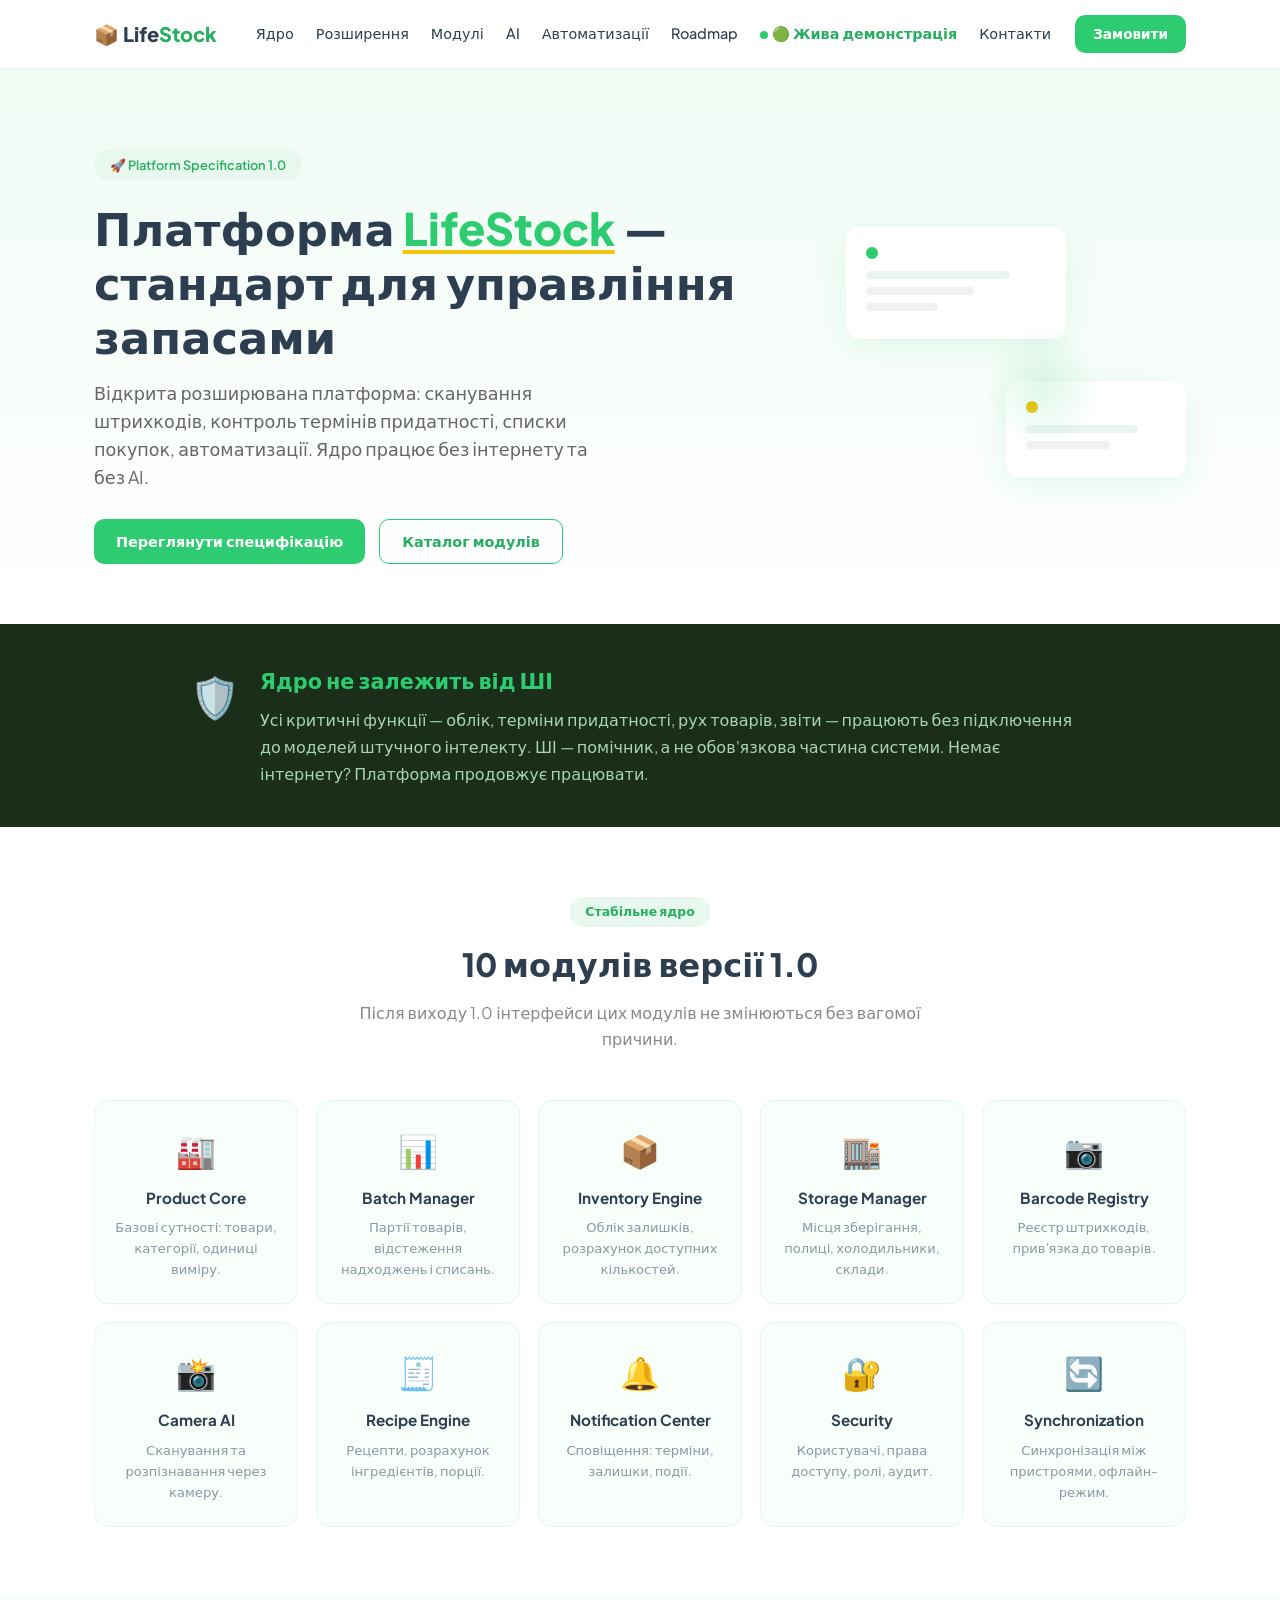
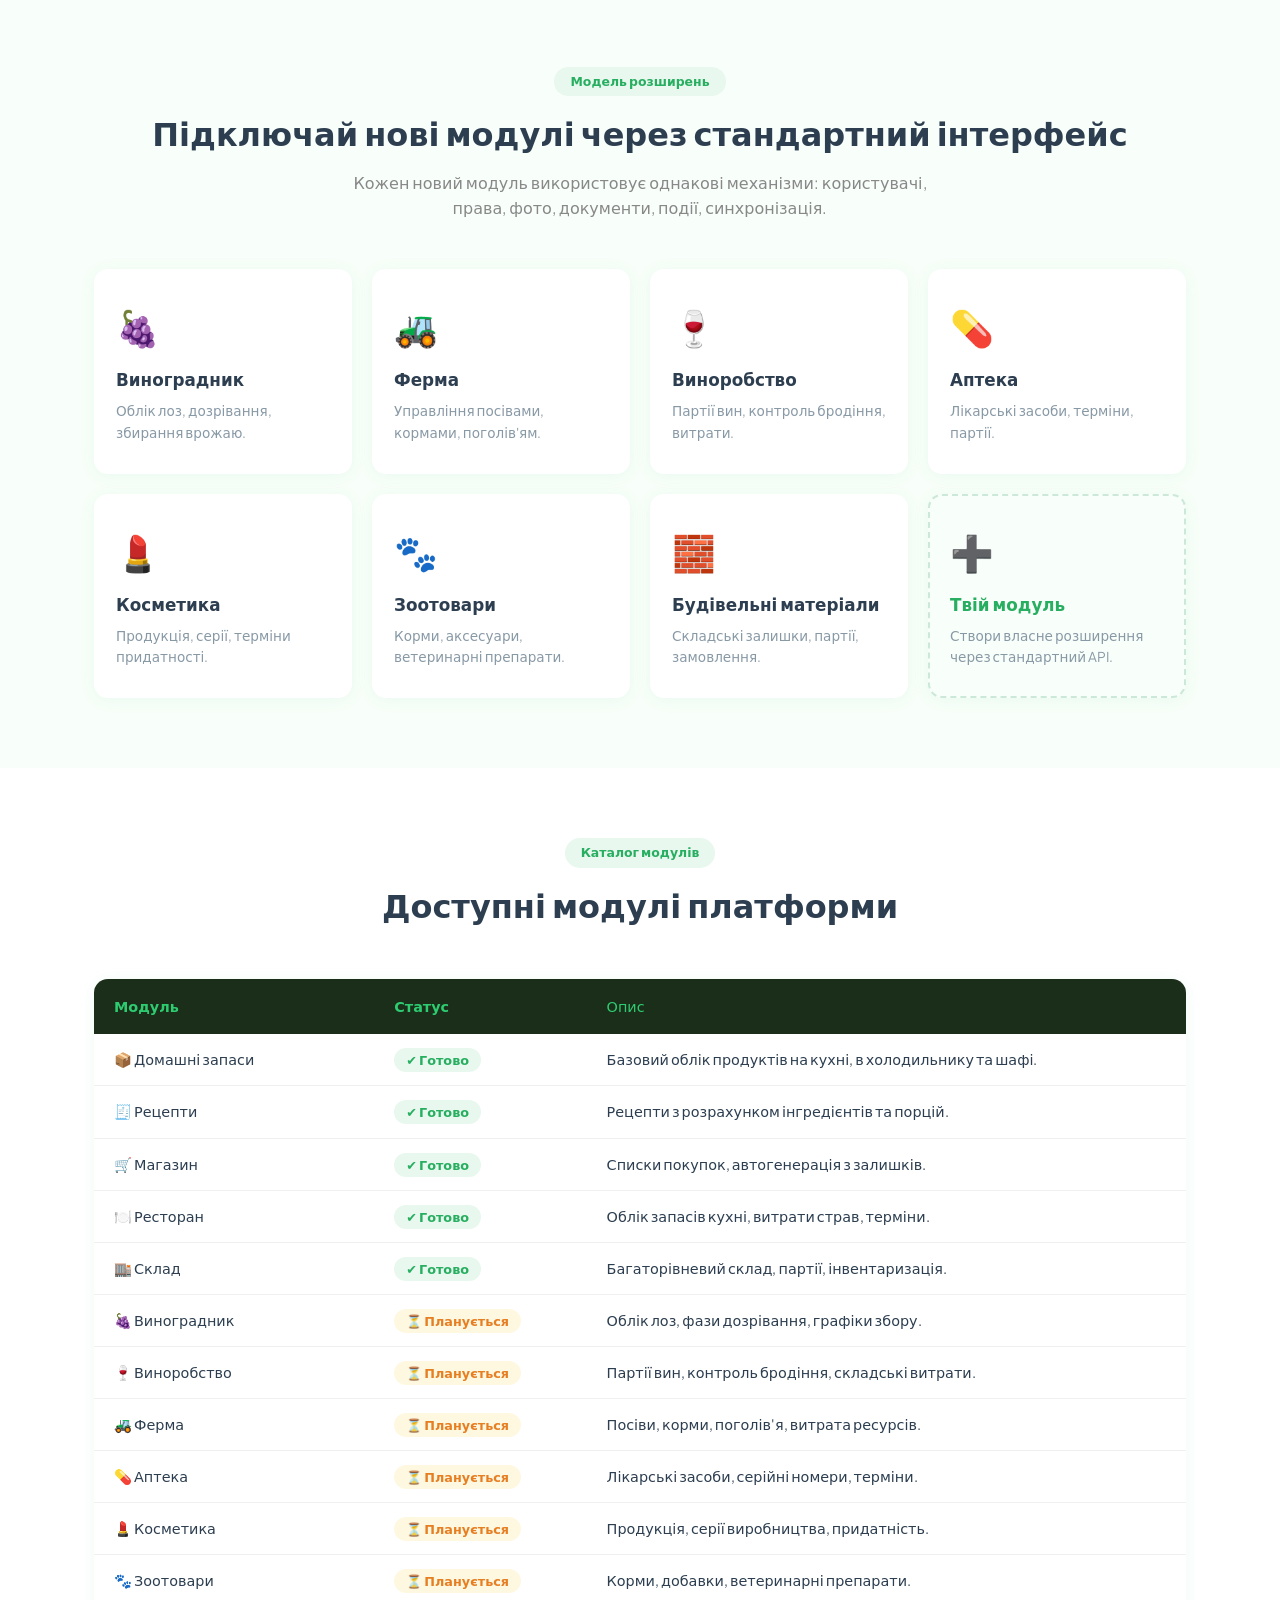
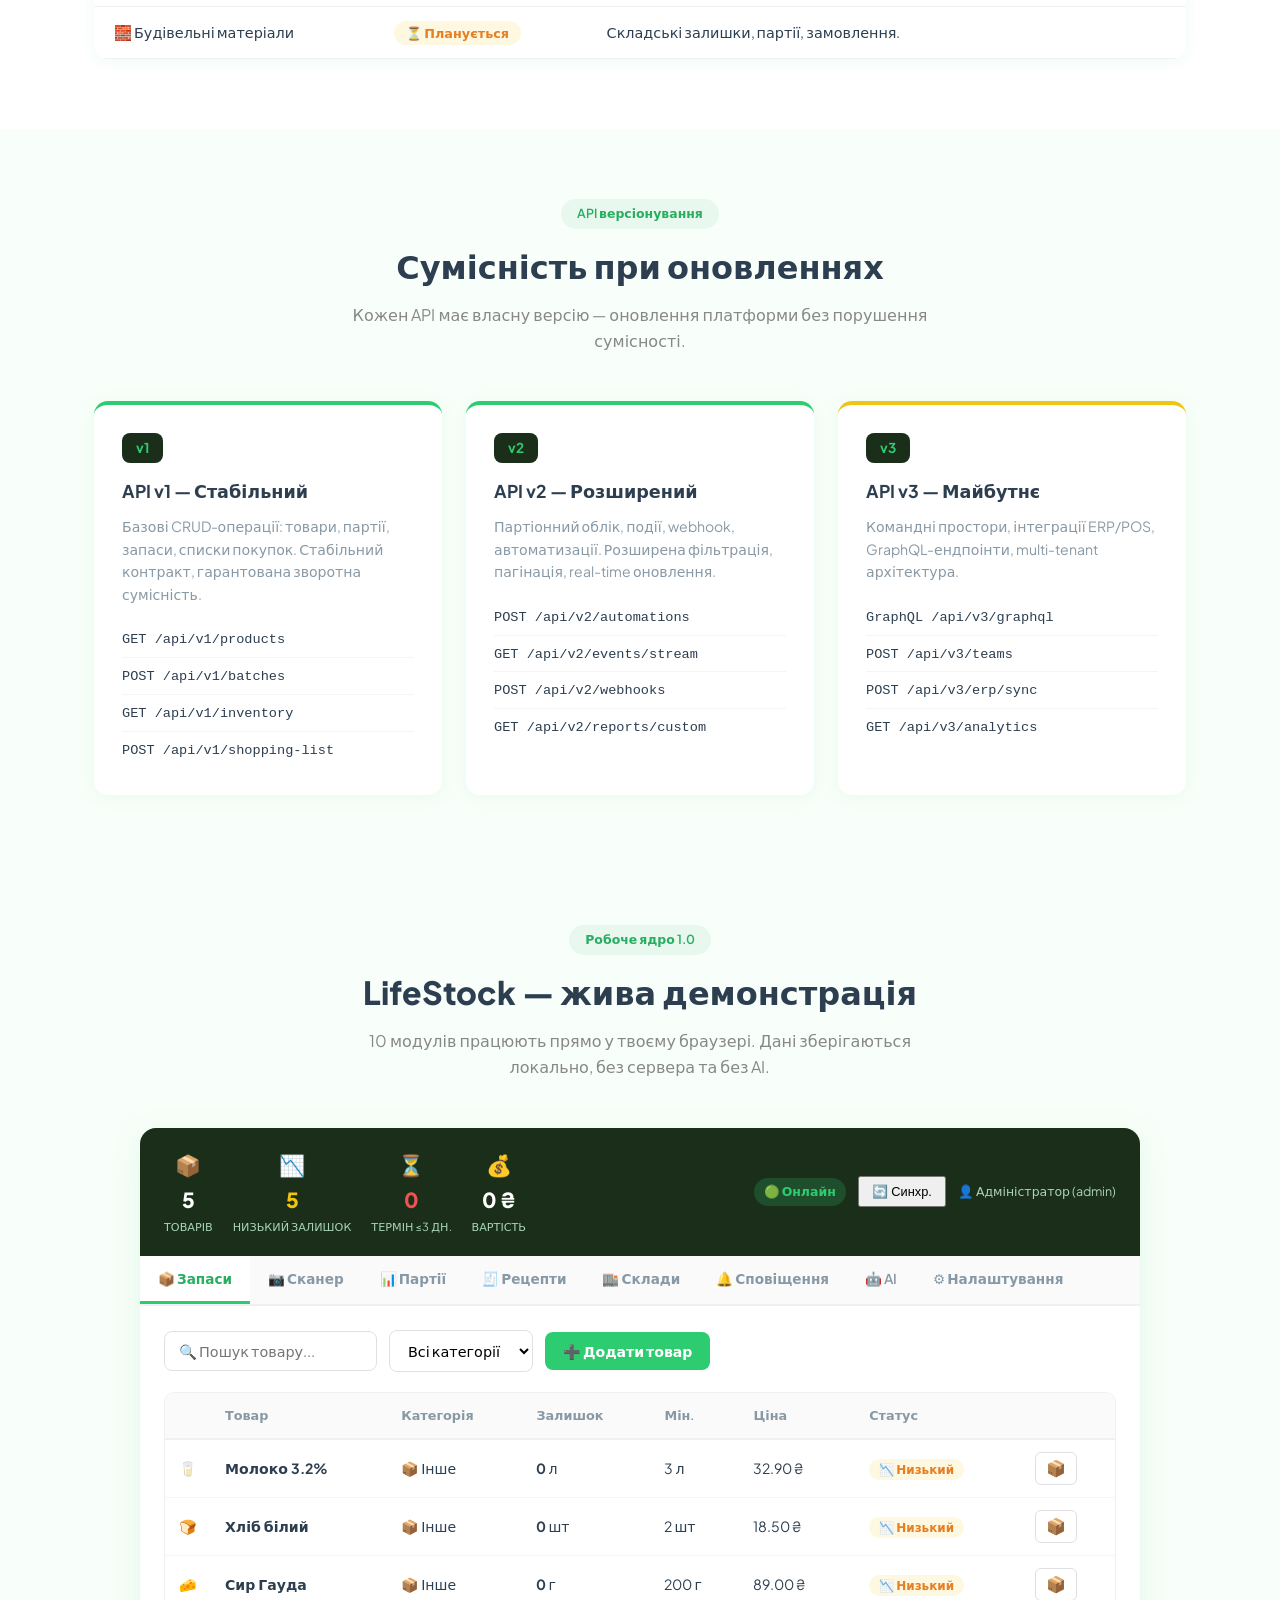
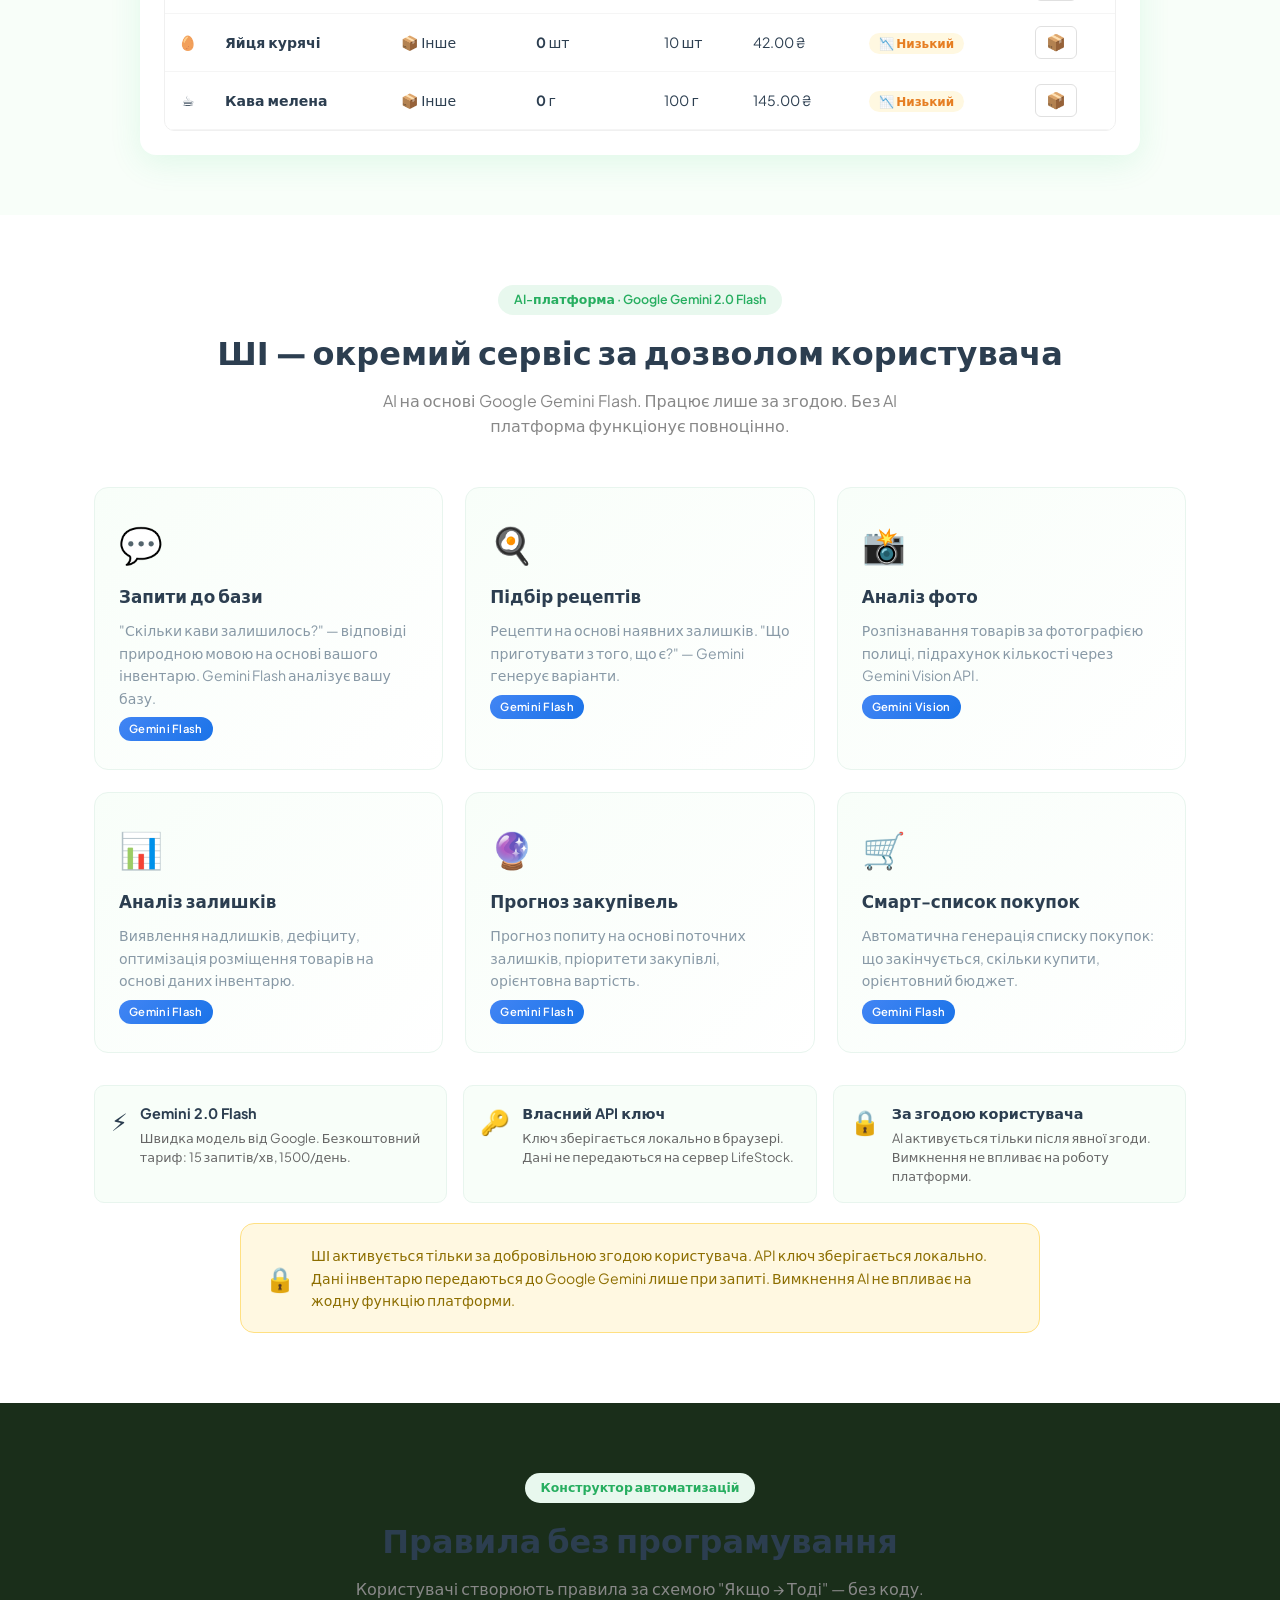
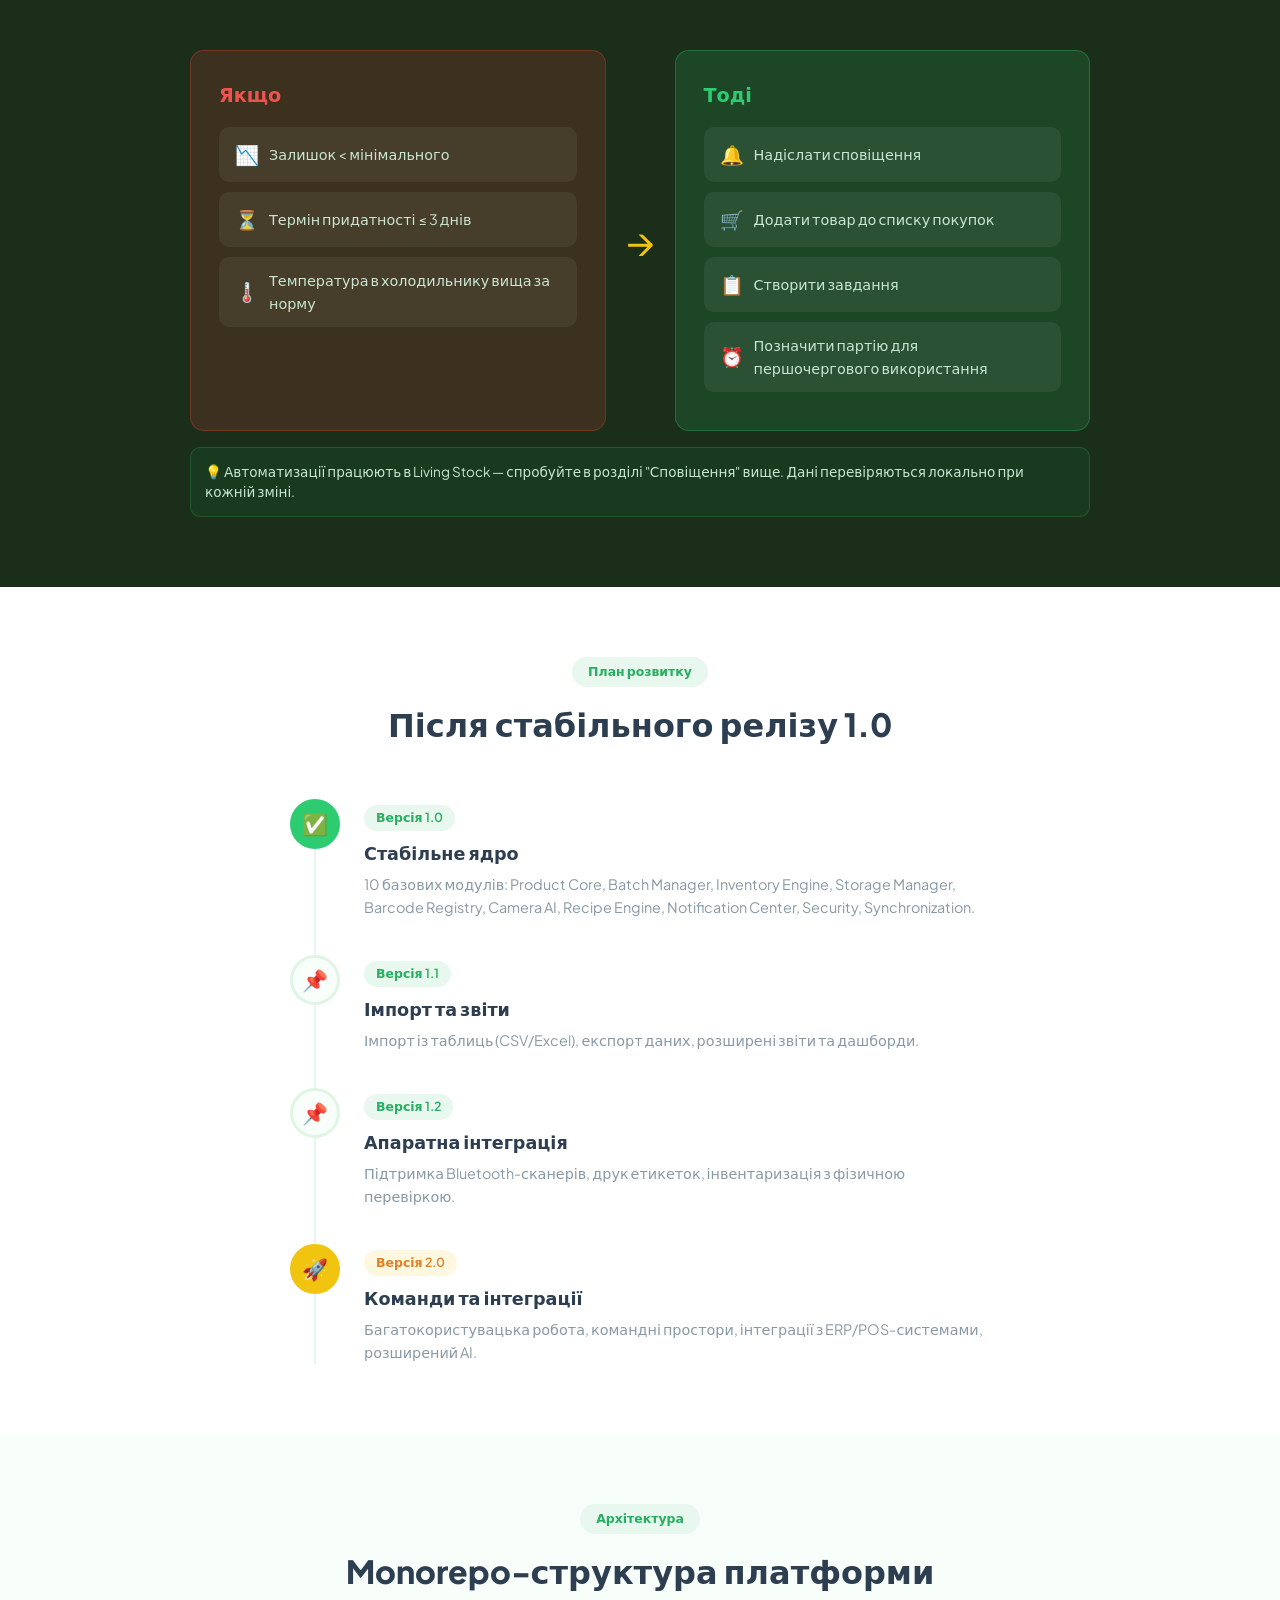
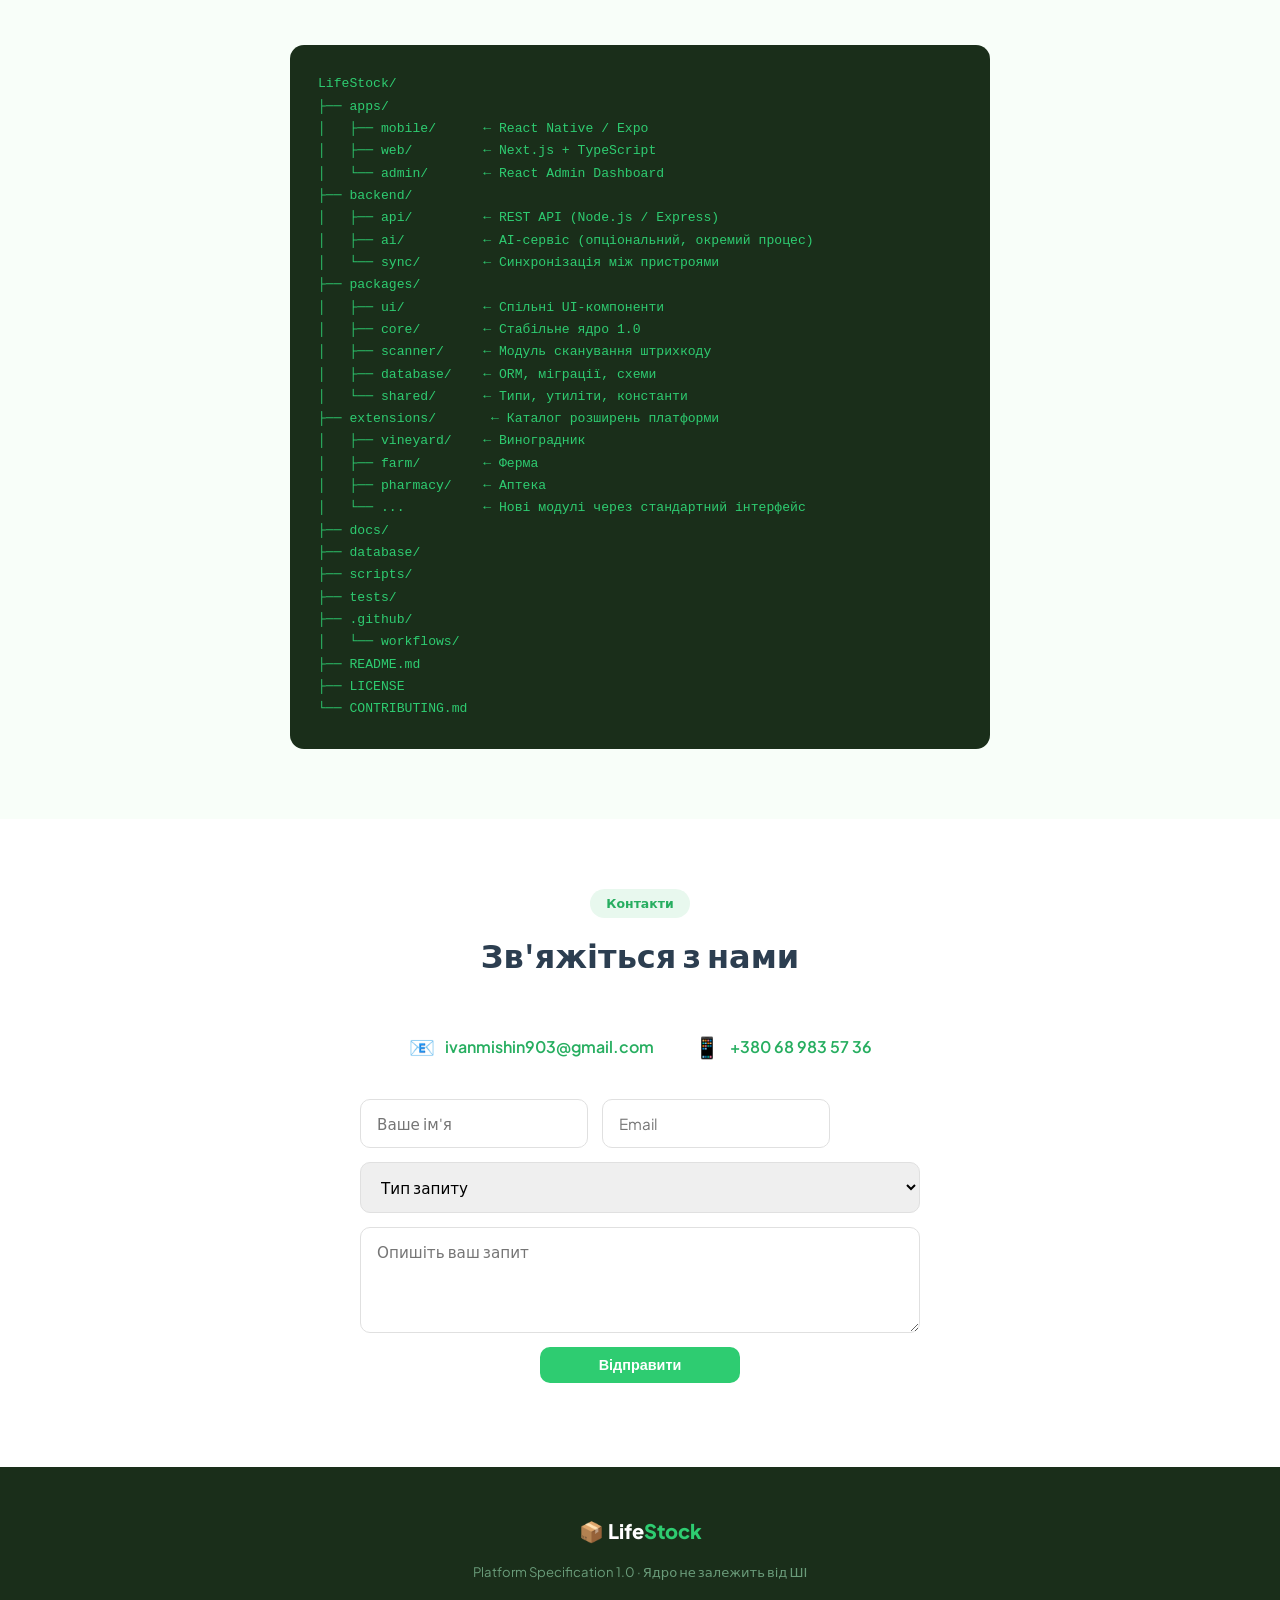
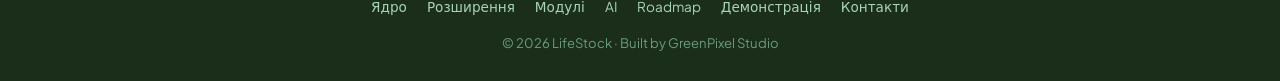
==== commit 938a224f: "V3.7: AI platform integration with Google Gemini 2.0 Flash New module: GeminiAI (js/core/gemini-ai.j" ====
--- a/index.html
+++ b/index.html
@@ -208,49 +208,78 @@
     </div>
 </section>
 
-<!-- ===== AI PLATFORM ===== -->
+<!-- ===== AI PLATFORM (GEMINI FLASH) ===== -->
 <section id="ai" class="ai-section">
     <div class="container">
         <div class="section-head">
-            <span class="section-tag">AI-платформа</span>
+            <span class="section-tag">AI-платформа · Google Gemini 2.0 Flash</span>
             <h2>ШІ — окремий сервіс за дозволом користувача</h2>
-            <p class="section-sub">AI працює лише за згодою. Без нього платформа функціонує повноцінно.</p>
+            <p class="section-sub">AI на основі Google Gemini Flash. Працює лише за згодою. Без AI платформа функціонує повноцінно.</p>
         </div>
         <div class="ai-grid">
+            <div class="ai-card">
+                <span class="ai-icon">💬</span>
+                <h4>Запити до бази</h4>
+                <p>"Скільки кави залишилось?" — відповіді природною мовою на основі вашого інвентарю. Gemini Flash аналізує вашу базу.</p>
+                <div class="ai-badge">Gemini Flash</div>
+            </div>
+            <div class="ai-card">
+                <span class="ai-icon">🍳</span>
+                <h4>Підбір рецептів</h4>
+                <p>Рецепти на основі наявних залишків. "Що приготувати з того, що є?" — Gemini генерує варіанти.</p>
+                <div class="ai-badge">Gemini Flash</div>
+            </div>
             <div class="ai-card">
                 <span class="ai-icon">📸</span>
                 <h4>Аналіз фото</h4>
-                <p>Розпізнавання товарів за фотографією, підрахунок кількості на полиці.</p>
-            </div>
-            <div class="ai-card">
-                <span class="ai-icon">🔤</span>
-                <h4>OCR</h4>
-                <p>Зчитування тексту з етикеток: склад, терміни, ціни — без ручного вводу.</p>
-            </div>
-            <div class="ai-card">
-                <span class="ai-icon">🍳</span>
-                <h4>Підбір рецептів</h4>
-                <p>Рецепти на основі наявних залишків. "Що приготувати з того, що є?"</p>
+                <p>Розпізнавання товарів за фотографією полиці, підрахунок кількості через Gemini Vision API.</p>
+                <div class="ai-badge">Gemini Vision</div>
             </div>
             <div class="ai-card">
                 <span class="ai-icon">📊</span>
                 <h4>Аналіз залишків</h4>
-                <p>Виявлення надлишків, дефіциту, оптимізація розміщення товарів.</p>
+                <p>Виявлення надлишків, дефіциту, оптимізація розміщення товарів на основі даних інвентарю.</p>
+                <div class="ai-badge">Gemini Flash</div>
             </div>
             <div class="ai-card">
                 <span class="ai-icon">🔮</span>
-                <h4>Прогнозування закупівель</h4>
-                <p>Прогноз попиту на основі історії витрати, сезонності, подій.</p>
-            </div>
-            <div class="ai-card">
-                <span class="ai-icon">💬</span>
-                <h4>Запити до бази даних</h4>
-                <p>"Скільки кави залишилось?" — відповіді природною мовою на основі власної бази.</p>
+                <h4>Прогноз закупівель</h4>
+                <p>Прогноз попиту на основі поточних залишків, пріоритети закупівлі, орієнтовна вартість.</p>
+                <div class="ai-badge">Gemini Flash</div>
+            </div>
+            <div class="ai-card">
+                <span class="ai-icon">🛒</span>
+                <h4>Смарт-список покупок</h4>
+                <p>Автоматична генерація списку покупок: що закінчується, скільки купити, орієнтовний бюджет.</p>
+                <div class="ai-badge">Gemini Flash</div>
+            </div>
+        </div>
+        <div class="ai-tech-info">
+            <div class="ai-tech-item">
+                <span class="ai-tech-icon">⚡</span>
+                <div>
+                    <h5>Gemini 2.0 Flash</h5>
+                    <p>Швидка модель від Google. Безкоштовний тариф: 15 запитів/хв, 1500/день.</p>
+                </div>
+            </div>
+            <div class="ai-tech-item">
+                <span class="ai-tech-icon">🔑</span>
+                <div>
+                    <h5>Власний API ключ</h5>
+                    <p>Ключ зберігається локально в браузері. Дані не передаються на сервер LifeStock.</p>
+                </div>
+            </div>
+            <div class="ai-tech-item">
+                <span class="ai-tech-icon">🔒</span>
+                <div>
+                    <h5>За згодою користувача</h5>
+                    <p>AI активується тільки після явної згоди. Вимкнення не впливає на роботу платформи.</p>
+                </div>
             </div>
         </div>
         <div class="ai-note">
             <span>🔒</span>
-            <p>ШІ активується тільки за добровільною згодою користувача. Усі дані обробляються локально, коли це можливо. Вимкнення AI не впливає на роботу платформи.</p>
+            <p>ШІ активується тільки за добровільною згодою користувача. API ключ зберігається локально. Дані інвентарю передаються до Google Gemini лише при запиті. Вимкнення AI не впливає на жодну функцію платформи.</p>
         </div>
     </div>
 </section>
@@ -429,12 +458,18 @@
 </footer>
 
 <!-- LifeStock Core 1.0 — 10 stable modules -->
+<!-- QuaggaJS — real barcode scanning from camera -->
+<script src="js/lib/quagga.min.js"></script>
+<!-- Tesseract.js — real OCR text recognition from camera -->
+<script src="js/lib/tesseract/tesseract.min.js"></script>
 <script src="js/core/lifestock.js"></script>
 <script src="js/core/product.js"></script>
 <script src="js/core/batch.js"></script>
 <script src="js/core/inventory.js"></script>
 <script src="js/core/storage.js"></script>
 <script src="js/core/barcode.js"></script>
+<script src="js/core/openfoodfacts.js"></script>
+<script src="js/core/gemini-ai.js"></script>
 <script src="js/core/camera.js"></script>
 <script src="js/core/recipe.js"></script>
 <script src="js/core/notification.js"></script>
--- a/css/style.css
+++ b/css/style.css
@@ -452,3 +452,99 @@
 .nav-demo{color:var(--green-d) !important;font-weight:700 !important}
 .nav-demo::before{content:"";display:inline-block;width:8px;height:8px;border-radius:50%;background:var(--green);margin-right:4px;animation:pulse-dot 1.5s ease-in-out infinite}
 @keyframes pulse-dot{0%,100%{opacity:1}50%{opacity:.4}}
+
+/* ===== REAL CAMERA SCAN ===== */
+.ls-scan-area{display:flex;flex-direction:column;gap:12px;align-items:center}
+.ls-scan-viewport{position:relative;width:100%;max-width:320px;min-height:380px;background:#0d1a0d;border-radius:12px;overflow:hidden}
+.ls-scan-viewport video,.ls-scan-viewport canvas{width:100%!important;height:100%!important;object-fit:cover;border-radius:12px}
+.ls-scan-video{position:absolute;top:0;left:0;width:100%!important;height:100%!important;object-fit:cover;border-radius:12px}
+.ls-scan-viewport canvas.drawingBuffer{position:absolute!important;top:0;left:0}
+/* Scanning frame overlay (visual guide for user) */
+.ls-scan-frame{position:absolute;top:50%;left:50%;transform:translate(-50%,-50%);width:70%;height:40%;border:2px solid rgba(46,204,113,.6);border-radius:8px;pointer-events:none;z-index:10}
+.ls-scan-frame::before,.ls-scan-frame::after,.ls-scan-frame .ls-c-tl,.ls-scan-frame .ls-c-br{content:'';position:absolute;width:24px;height:24px;border:3px solid var(--green);border-radius:2px}
+.ls-scan-frame::before{top:-3px;left:-3px;border-right:none;border-bottom:none}
+.ls-scan-frame::after{bottom:-3px;right:-3px;border-left:none;border-top:none}
+.ls-scan-buttons{display:flex;gap:10px}
+.ls-scan-status{text-align:center;font-size:.85rem;min-height:24px}
+.ls-scan-live{color:#e74c3c;font-weight:600;animation:blink 1s infinite}
+@keyframes blink{0%,100%{opacity:1}50%{opacity:.4}}
+.ls-scan-loading{color:var(--green)}
+.ls-scan-detected{color:var(--green-d);font-weight:600}
+.ls-scan-error{color:#e74c3c}
+.ls-scan-hint{font-size:.75rem;color:#777;margin-top:6px}
+.ls-scan-manual{background:#f8fef9;border:1px solid #e8f5ee;border-radius:10px;padding:16px}
+.ls-scan-manual h4{font-size:.9rem;margin-bottom:10px}
+.ls-scan-bt-hint{font-size:.78rem;color:var(--green-d);margin-top:8px;background:rgba(46,204,113,.08);padding:8px 10px;border-radius:6px}
+/* Scanning animation indicator */
+.ls-scan-pulse{position:absolute;top:50%;left:50%;transform:translate(-50%,-50%);width:60%;height:3px;background:linear-gradient(90deg,transparent,var(--green),transparent);animation:scan-pulse 2s ease-in-out infinite;z-index:5;box-shadow:0 0 8px var(--green)}
+@keyframes scan-pulse{0%,100%{top:25%}50%{top:75%}}
+
+/* ===== OCR MODE ===== */
+.ls-scan-mode-toggle{display:flex;gap:8px;margin-bottom:10px;width:100%;max-width:320px}
+.ls-mode-btn{flex:1;padding:10px 12px;border:2px solid #e0e0e0;background:#fff;border-radius:8px;font-size:.85rem;font-weight:600;cursor:pointer;transition:all .2s}
+.ls-mode-btn.active{border-color:var(--green);background:rgba(46,204,113,.08);color:var(--green-d)}
+.ls-mode-btn:disabled{opacity:.4;cursor:not-allowed}
+.ls-mode-btn:hover:not(:disabled){border-color:var(--green)}
+.ls-btn-ocr{background:#2196f3}
+.ls-btn-ocr:hover{background:#1976d2}
+.ls-ocr-progress{display:flex;align-items:center;gap:10px;width:100%;max-width:300px;font-size:.82rem}
+.ls-ocr-bar{flex:1;height:8px;background:#e0e0e0;border-radius:4px;overflow:hidden}
+.ls-ocr-fill{height:100%;background:linear-gradient(90deg,var(--green),#2196f3);transition:width .3s;border-radius:4px}
+.ls-ocr-result{padding:14px;background:#f8fef9;border:1px solid #e0f5e8;border-radius:10px;margin-top:10px;max-height:400px;overflow-y:auto}
+.ls-ocr-dates h5,.ls-ocr-text-section h5{font-size:.88rem;margin-bottom:8px;font-weight:700}
+.ls-ocr-date-item{display:flex;align-items:center;justify-content:space-between;gap:10px;padding:8px 10px;background:#fff;border:1px solid #e8f5ee;border-radius:6px;margin-bottom:6px}
+.ls-ocr-date{font-size:1.1rem;font-weight:700;color:var(--green-d)}
+.ls-ocr-text{font-size:.82rem;white-space:pre-wrap;word-break:break-all;background:#fff;border:1px solid #eee;border-radius:6px;padding:10px;max-height:150px;overflow-y:auto;line-height:1.4}
+.ls-ocr-conf{font-size:.75rem;color:#999;margin-top:6px}
+.ls-ocr-expiry-tags{display:flex;flex-wrap:wrap;gap:6px;margin:10px 0}
+.ls-ocr-tag{background:#fff3cd;padding:3px 8px;border-radius:4px;font-size:.78rem;color:#856404;border:1px solid #ffeaa7}
+
+/* ===== SCAN RESULT WITH MANUFACTURER ===== */
+.ls-scan-img{width:100%;max-height:120px;object-fit:contain;border-radius:8px;margin-bottom:8px;background:#f8fef9}
+.ls-scan-info{margin:8px 0;font-size:.78rem;color:#555;line-height:1.6;border-top:1px solid #e8f5ee;padding-top:8px}
+.ls-scan-info div{margin-bottom:2px}
+.ls-scan-actions{display:flex;gap:8px;margin-top:10px}
+.ls-history-mfr{font-size:.72rem;color:var(--green-d);font-weight:500}
+
+/* ===== AI TAB ===== */
+.ls-ai-container{display:flex;flex-direction:column;gap:14px;max-width:600px;margin:0 auto}
+.ls-ai-header{display:flex;justify-content:space-between;align-items:center;flex-wrap:wrap;gap:8px}
+.ls-ai-header h3{font-size:1rem;margin:0}
+.ls-ai-status{padding:4px 12px;border-radius:20px;font-size:.8rem;font-weight:600}
+.ls-ai-status.active{background:rgba(46,204,113,.12);color:var(--green-d)}
+.ls-ai-status.inactive{background:rgba(231,76,60,.1);color:#e74c3c}
+.ls-ai-setup{background:#f8fef9;border:1px solid #e0f5e8;border-radius:10px;padding:18px}
+.ls-ai-setup h4{font-size:.95rem;margin-bottom:10px}
+.ls-ai-setup p{font-size:.85rem;color:#555;margin-bottom:10px}
+.ls-ai-steps{margin:10px 0 14px;padding-left:18px;font-size:.85rem;color:#555;line-height:1.8}
+.ls-ai-steps a{color:var(--green-d)}
+.ls-ai-key-input{width:100%;margin-bottom:10px;font-size:.85rem}
+.ls-ai-consent{display:flex;align-items:flex-start;gap:8px;font-size:.82rem;color:#555;margin-bottom:10px;cursor:pointer}
+.ls-ai-consent input{margin-top:3px;flex-shrink:0}
+.ls-ai-consent-box{background:#fff8e7;border:1px solid #ffeaa7;border-radius:10px;padding:16px}
+.ls-ai-consent-box p{font-size:.85rem;margin-bottom:10px}
+.ls-ai-active{display:flex;flex-direction:column;gap:12px}
+.ls-ai-features{display:flex;flex-wrap:wrap;gap:8px}
+.ls-ai-feature-btn{padding:8px 14px;border:2px solid #e0e0e0;background:#fff;border-radius:8px;font-size:.82rem;font-weight:600;cursor:pointer;transition:all .2s}
+.ls-ai-feature-btn:hover{border-color:var(--green);background:rgba(46,204,113,.06)}
+.ls-ai-chat{max-height:400px;overflow-y:auto;border:1px solid #e8f5ee;border-radius:10px;padding:14px;background:#fafdfa;display:flex;flex-direction:column;gap:10px;min-height:120px}
+.ls-ai-chat-empty{text-align:center;color:#999;font-size:.85rem;padding:20px}
+.ls-ai-msg{display:flex;gap:10px;align-items:flex-start}
+.ls-ai-msg.user{flex-direction:row-reverse}
+.ls-ai-msg-icon{font-size:1.2rem;flex-shrink:0}
+.ls-ai-msg-text{padding:10px 14px;border-radius:12px;font-size:.85rem;line-height:1.5;max-width:80%}
+.ls-ai-msg.user .ls-ai-msg-text{background:var(--green);color:#fff}
+.ls-ai-msg.model .ls-ai-msg-text{background:#fff;border:1px solid #e0e0e0}
+.ls-ai-msg-text b{font-weight:700}
+.ls-ai-li{padding-left:4px;margin:2px 0}
+.ls-ai-input-row{display:flex;gap:8px}
+.ls-ai-input-row .ls-input{flex:1}
+.ls-ai-footer{display:flex;gap:8px;justify-content:flex-end}
+
+/* ===== AI BADGES & TECH ===== */
+.ai-badge{display:inline-block;margin-top:8px;padding:3px 10px;background:linear-gradient(135deg,#4285f4,#1a73e8);color:#fff;border-radius:12px;font-size:.7rem;font-weight:600;letter-spacing:.3px}
+.ai-tech-info{display:grid;grid-template-columns:repeat(auto-fit,minmax(250px,1fr));gap:16px;margin:32px 0 20px}
+.ai-tech-item{display:flex;gap:12px;align-items:flex-start;background:#f8fef9;border:1px solid #e8f5ee;border-radius:10px;padding:16px}
+.ai-tech-icon{font-size:1.5rem;flex-shrink:0}
+.ai-tech-item h5{font-size:.9rem;margin-bottom:4px}
+.ai-tech-item p{font-size:.8rem;color:#666;line-height:1.5}
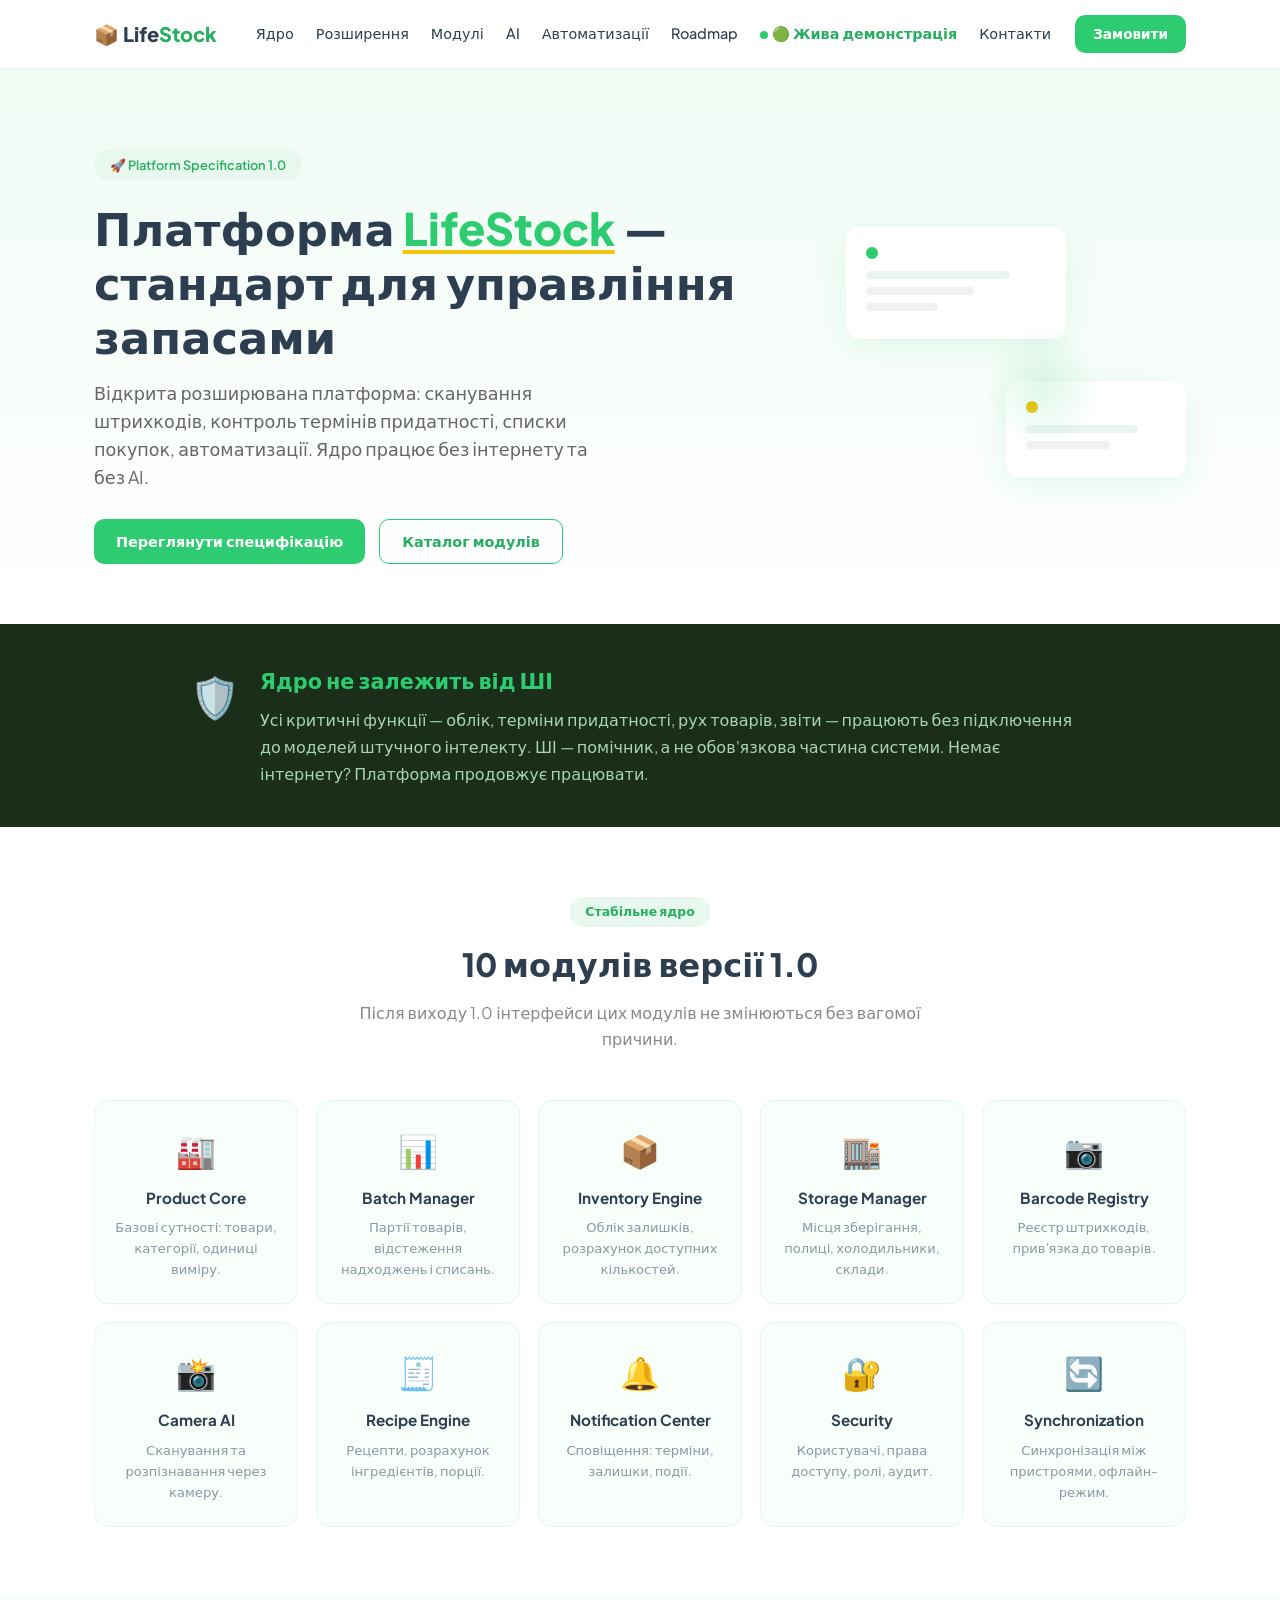
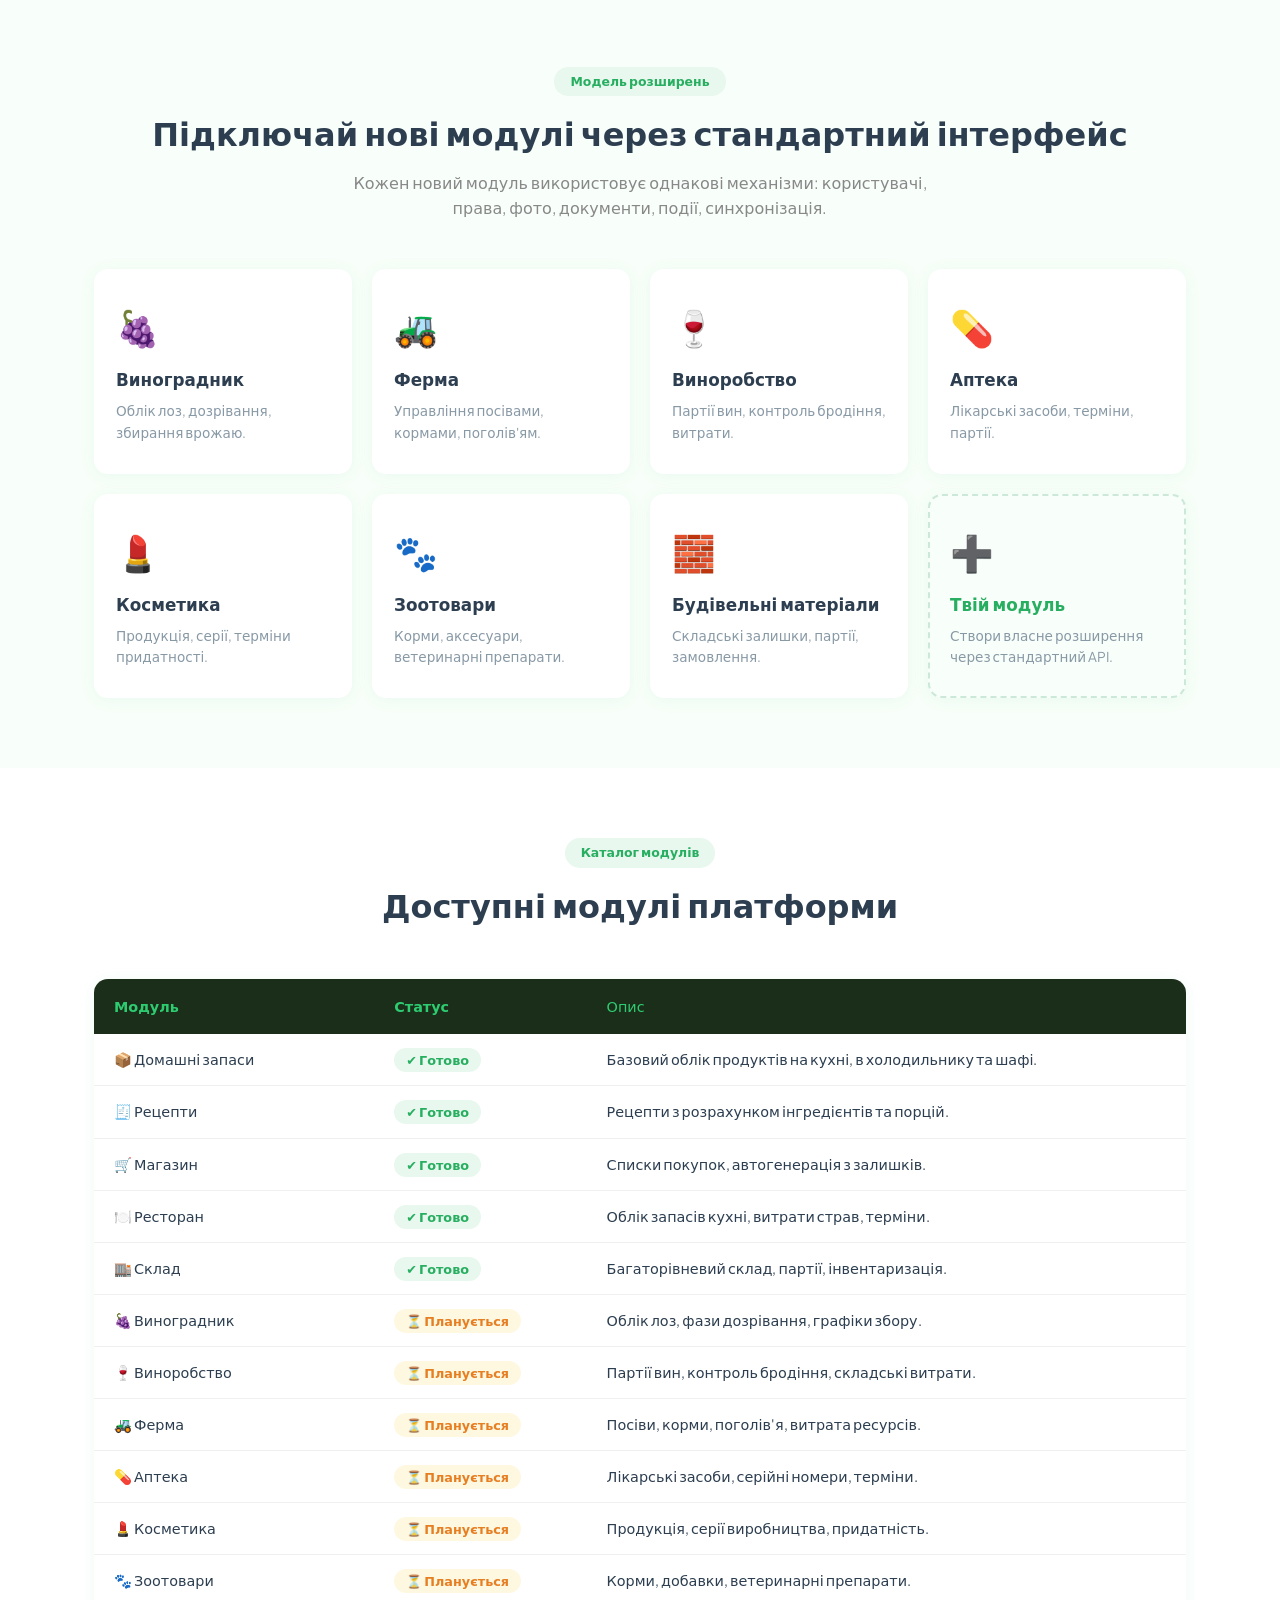
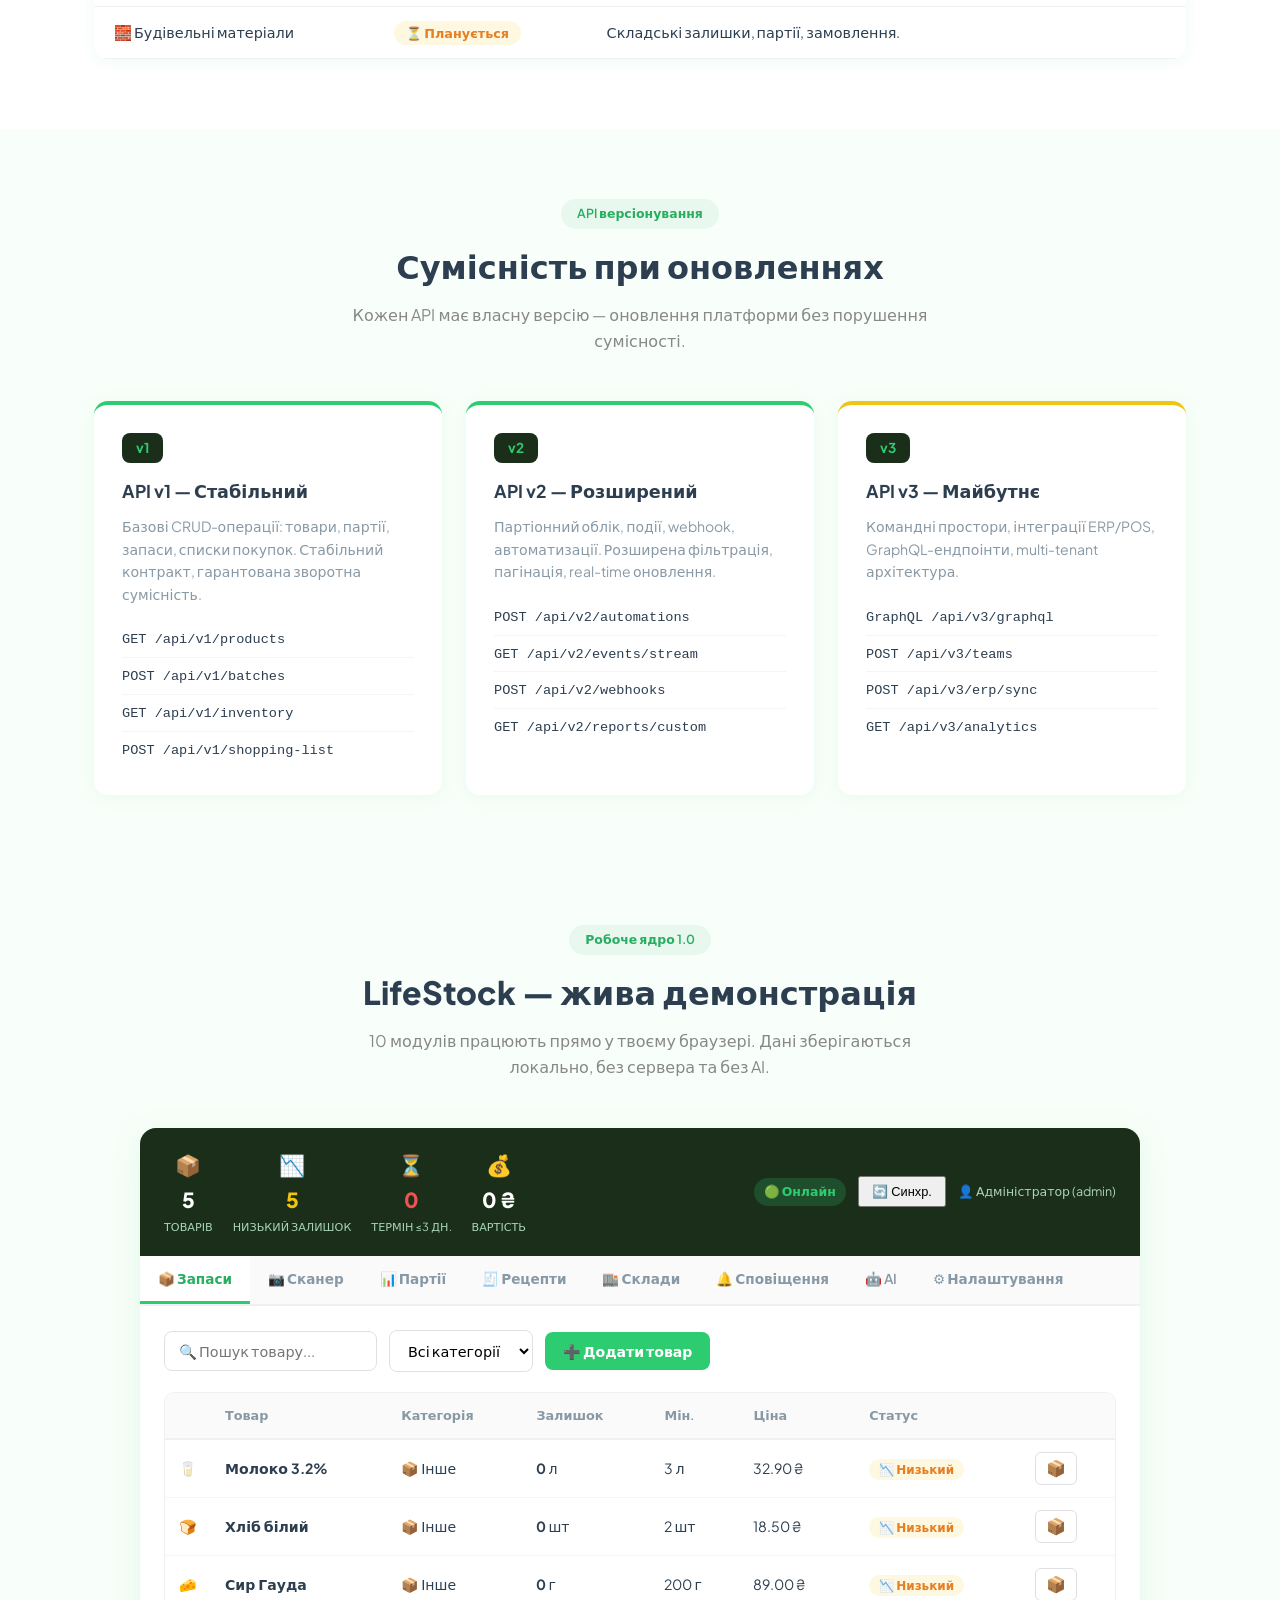
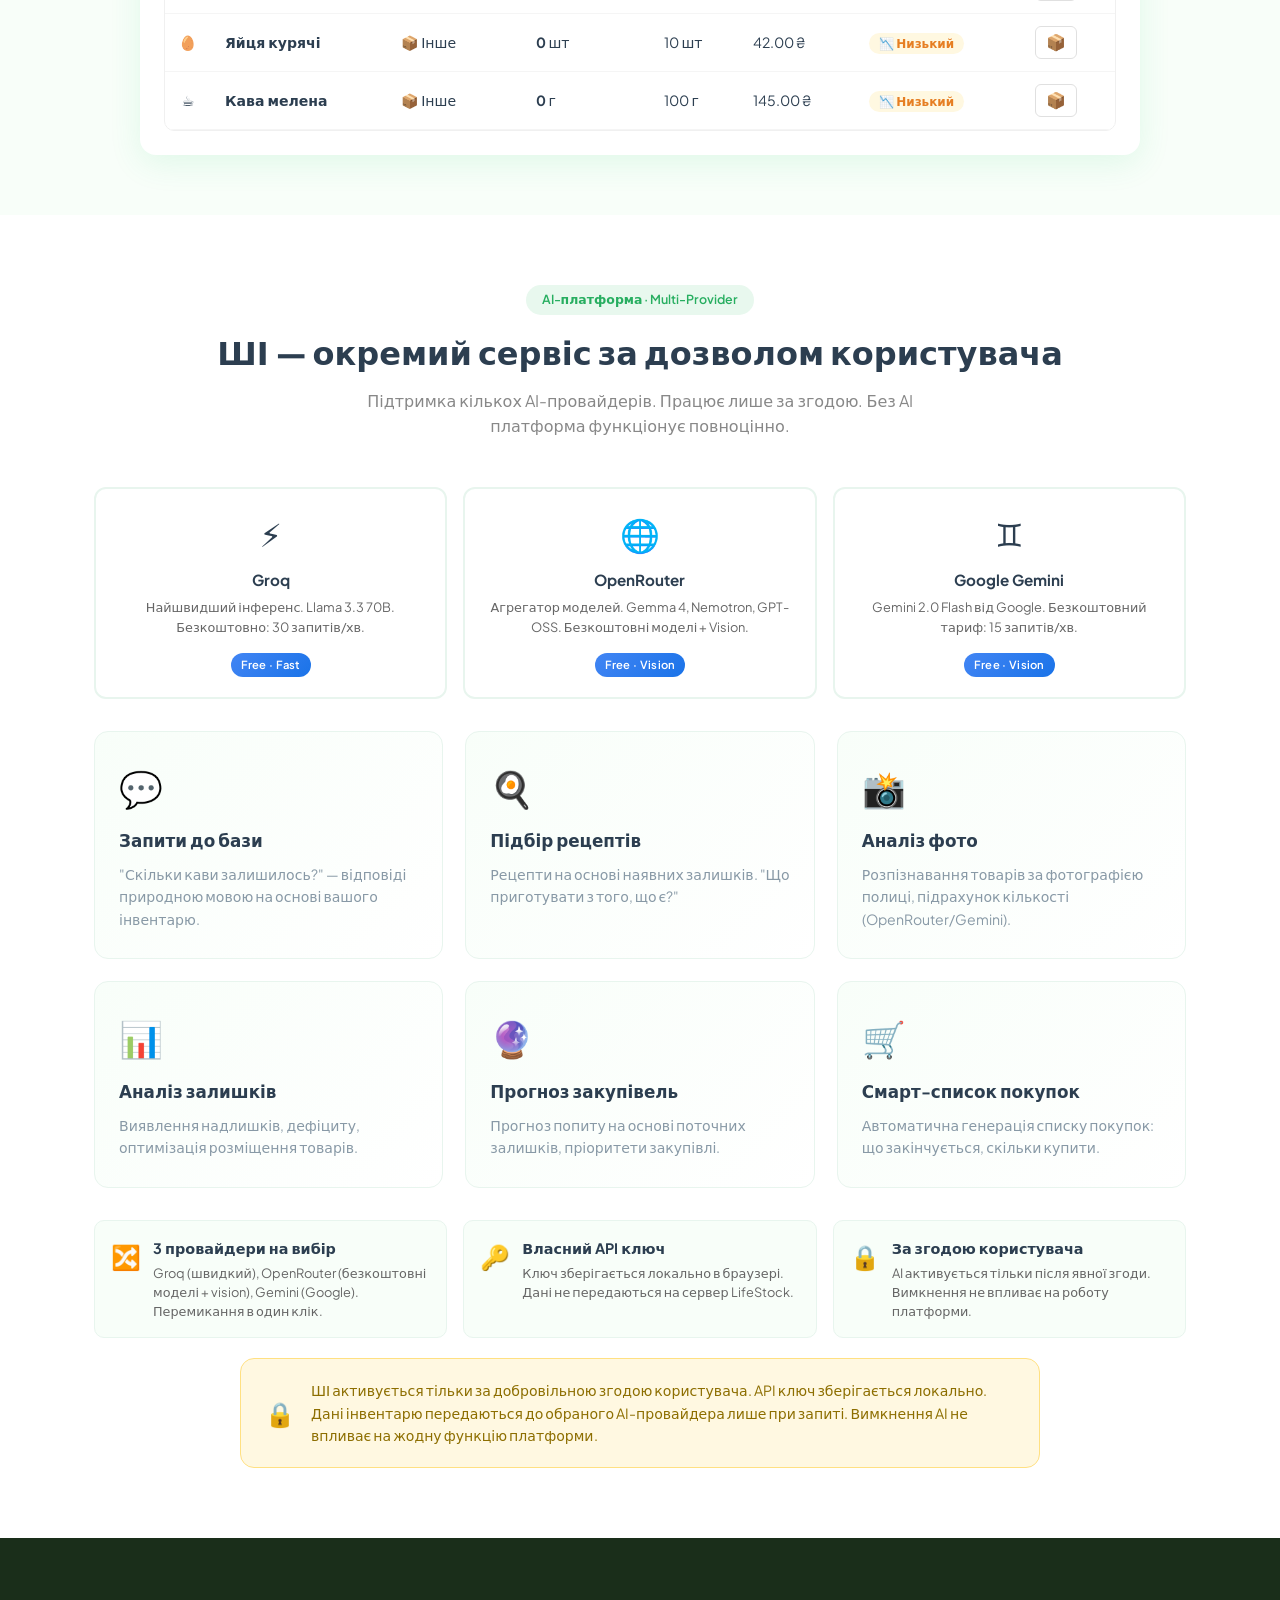
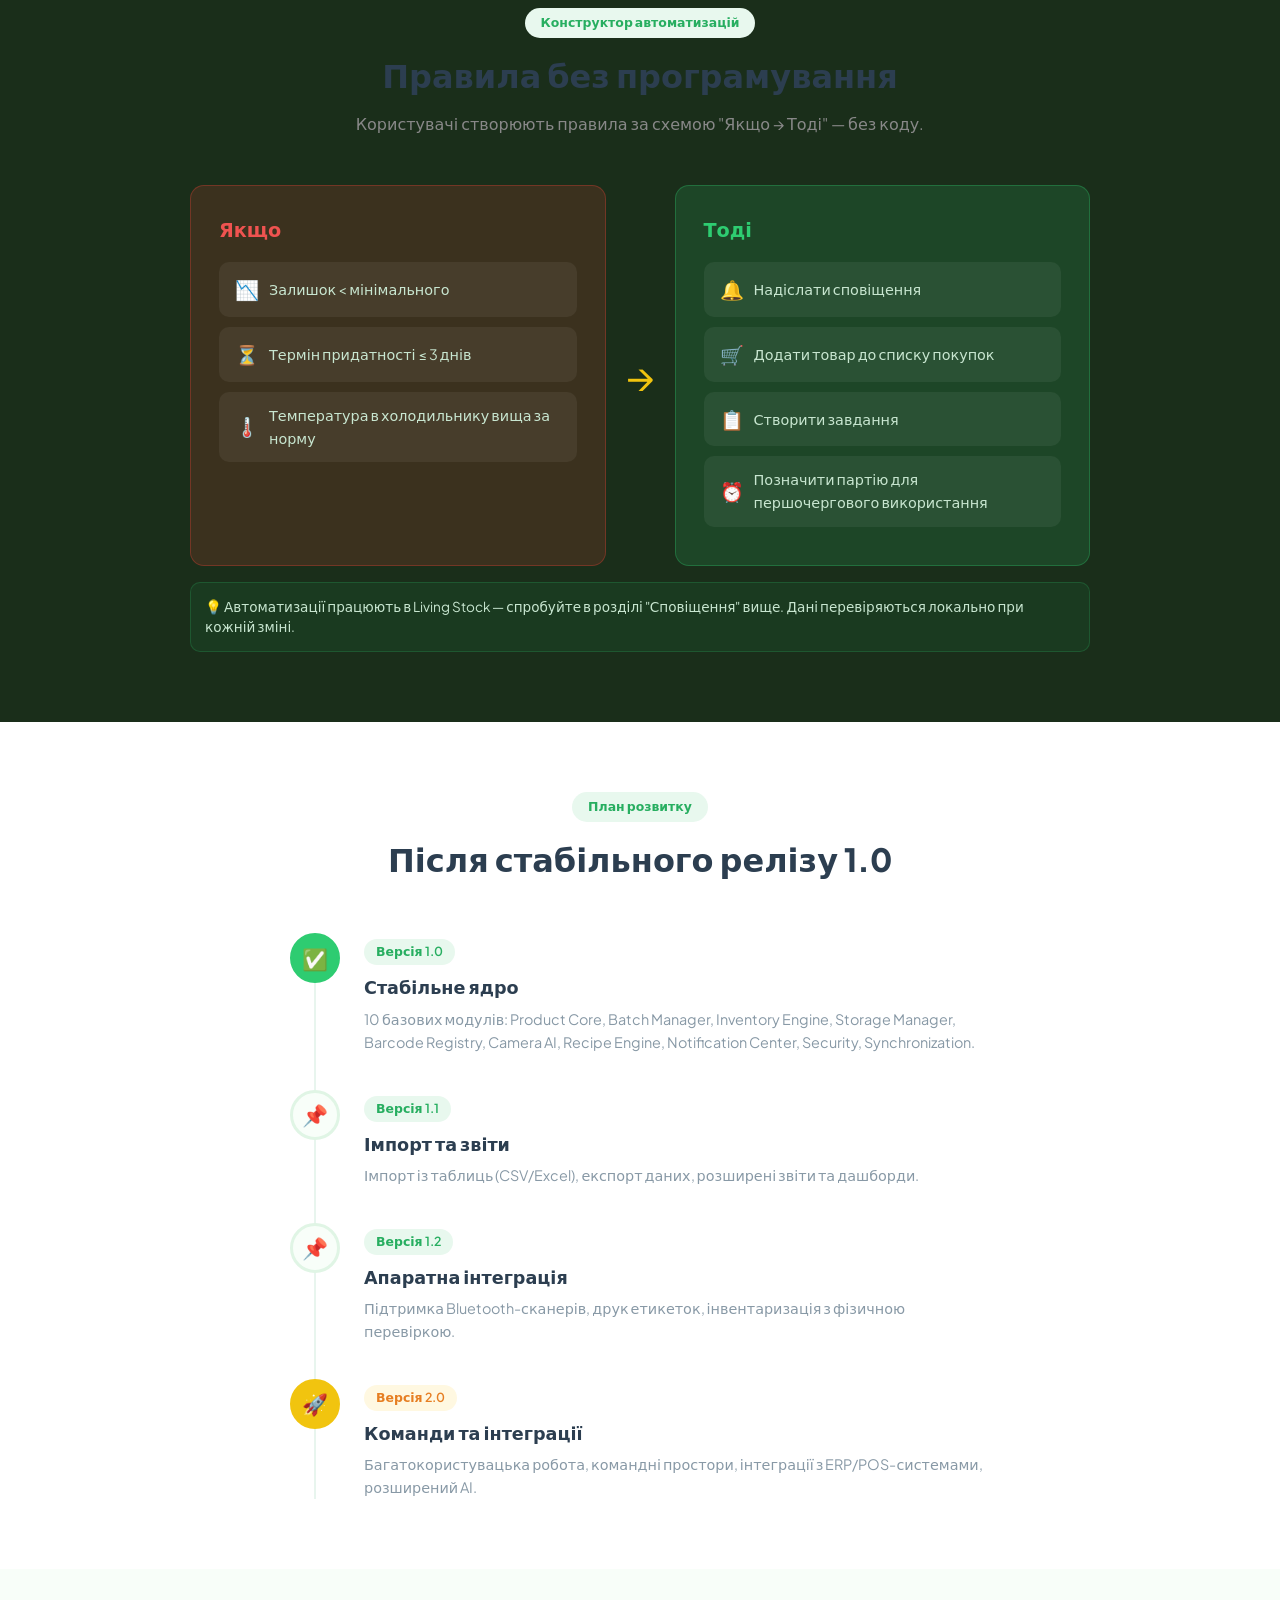
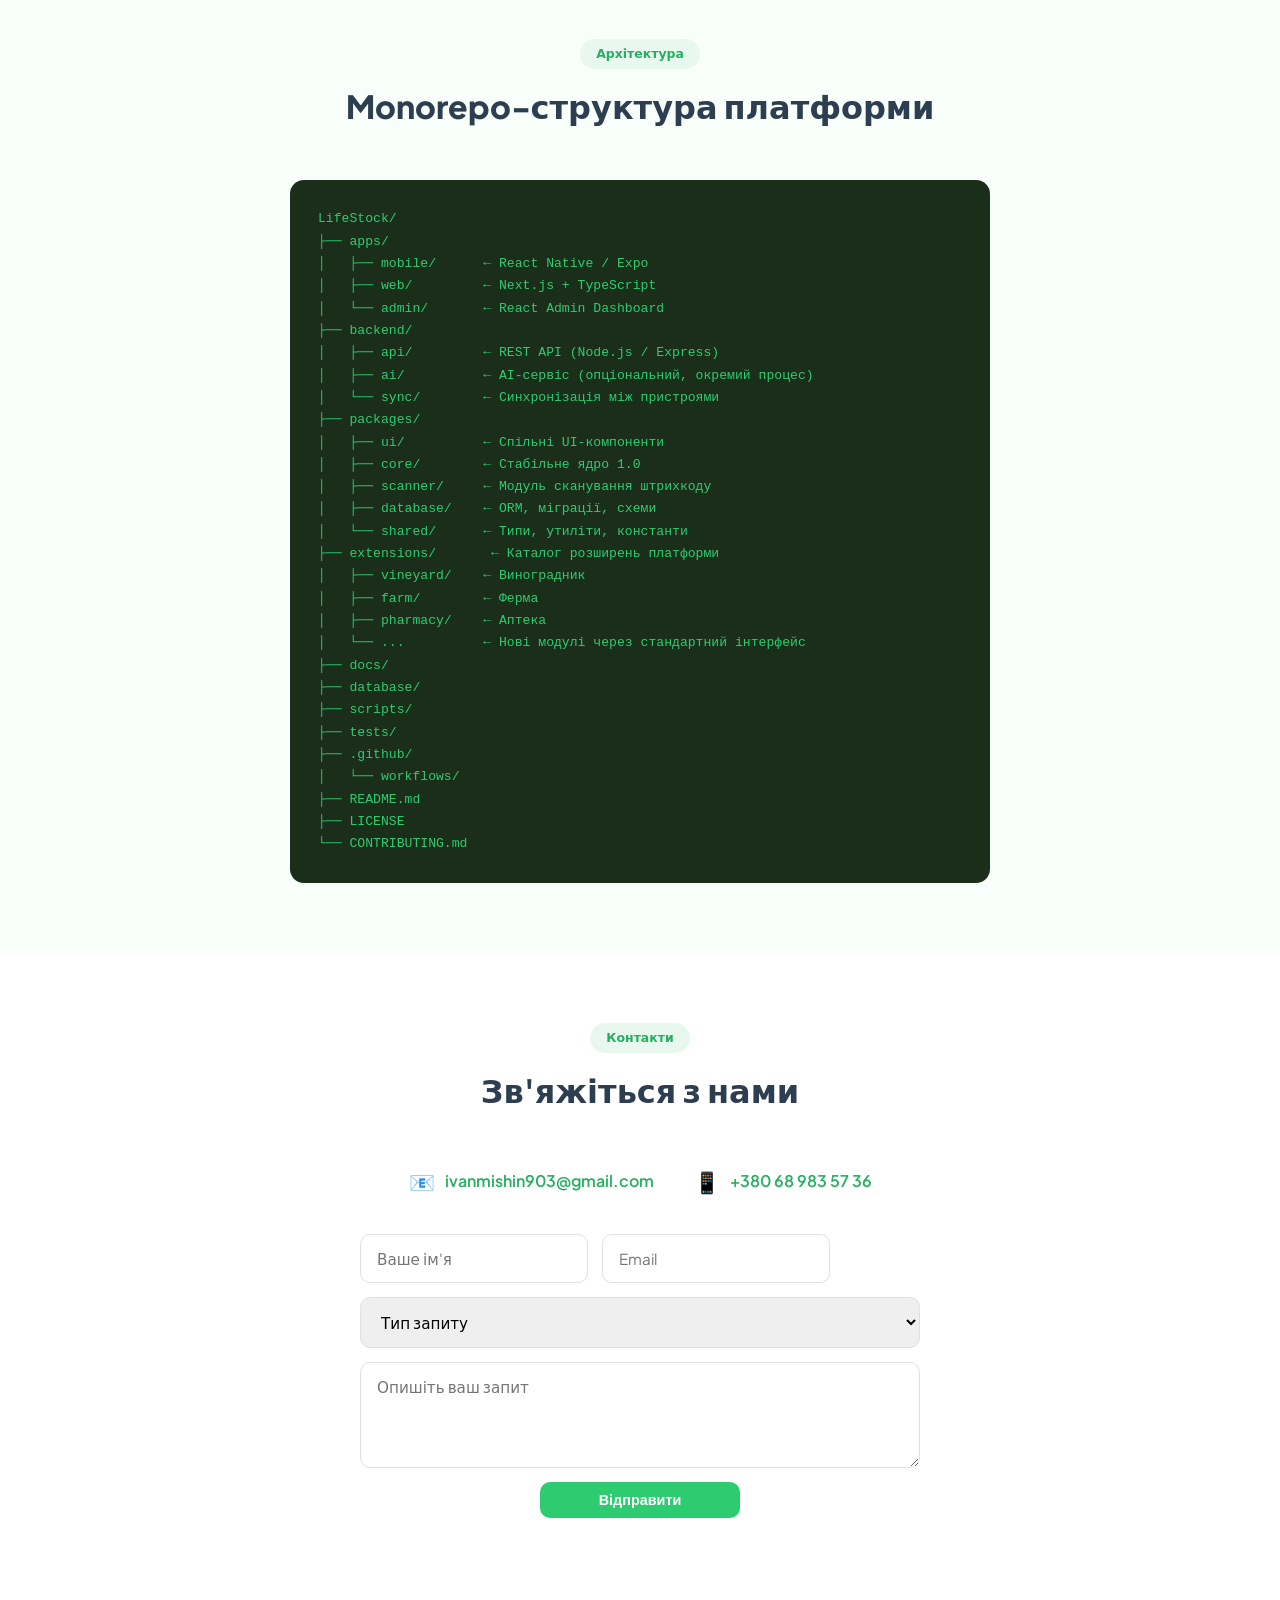
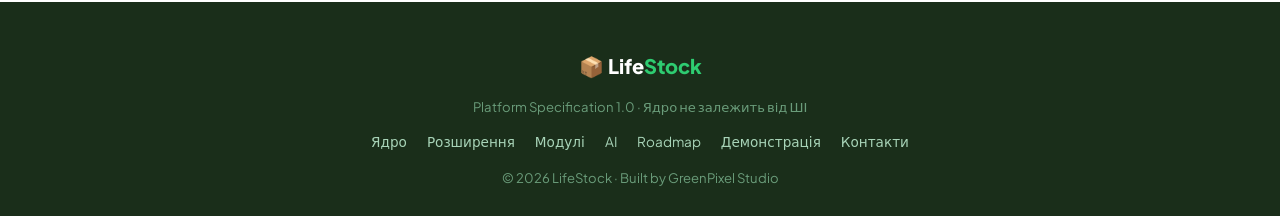
==== commit b6c00466: "V3.8: Replace Gemini-only AI with multi-provider AI (Groq + OpenRouter + Gemini) New architecture: a" ====
--- a/index.html
+++ b/index.html
@@ -208,58 +208,72 @@
     </div>
 </section>
 
-<!-- ===== AI PLATFORM (GEMINI FLASH) ===== -->
+<!-- ===== AI PLATFORM (MULTI-PROVIDER) ===== -->
 <section id="ai" class="ai-section">
     <div class="container">
         <div class="section-head">
-            <span class="section-tag">AI-платформа · Google Gemini 2.0 Flash</span>
+            <span class="section-tag">AI-платформа · Multi-Provider</span>
             <h2>ШІ — окремий сервіс за дозволом користувача</h2>
-            <p class="section-sub">AI на основі Google Gemini Flash. Працює лише за згодою. Без AI платформа функціонує повноцінно.</p>
+            <p class="section-sub">Підтримка кількох AI-провайдерів. Працює лише за згодою. Без AI платформа функціонує повноцінно.</p>
+        </div>
+        <div class="ai-providers-row">
+            <div class="ai-provider-card">
+                <span class="ai-provider-icon">⚡</span>
+                <h4>Groq</h4>
+                <p>Найшвидший інференс. Llama 3.3 70B. Безкоштовно: 30 запитів/хв.</p>
+                <div class="ai-badge">Free · Fast</div>
+            </div>
+            <div class="ai-provider-card">
+                <span class="ai-provider-icon">🌐</span>
+                <h4>OpenRouter</h4>
+                <p>Агрегатор моделей. Gemma 4, Nemotron, GPT-OSS. Безкоштовні моделі + Vision.</p>
+                <div class="ai-badge">Free · Vision</div>
+            </div>
+            <div class="ai-provider-card">
+                <span class="ai-provider-icon">♊</span>
+                <h4>Google Gemini</h4>
+                <p>Gemini 2.0 Flash від Google. Безкоштовний тариф: 15 запитів/хв.</p>
+                <div class="ai-badge">Free · Vision</div>
+            </div>
         </div>
         <div class="ai-grid">
             <div class="ai-card">
                 <span class="ai-icon">💬</span>
                 <h4>Запити до бази</h4>
-                <p>"Скільки кави залишилось?" — відповіді природною мовою на основі вашого інвентарю. Gemini Flash аналізує вашу базу.</p>
-                <div class="ai-badge">Gemini Flash</div>
+                <p>"Скільки кави залишилось?" — відповіді природною мовою на основі вашого інвентарю.</p>
             </div>
             <div class="ai-card">
                 <span class="ai-icon">🍳</span>
                 <h4>Підбір рецептів</h4>
-                <p>Рецепти на основі наявних залишків. "Що приготувати з того, що є?" — Gemini генерує варіанти.</p>
-                <div class="ai-badge">Gemini Flash</div>
+                <p>Рецепти на основі наявних залишків. "Що приготувати з того, що є?"</p>
             </div>
             <div class="ai-card">
                 <span class="ai-icon">📸</span>
                 <h4>Аналіз фото</h4>
-                <p>Розпізнавання товарів за фотографією полиці, підрахунок кількості через Gemini Vision API.</p>
-                <div class="ai-badge">Gemini Vision</div>
+                <p>Розпізнавання товарів за фотографією полиці, підрахунок кількості (OpenRouter/Gemini).</p>
             </div>
             <div class="ai-card">
                 <span class="ai-icon">📊</span>
                 <h4>Аналіз залишків</h4>
-                <p>Виявлення надлишків, дефіциту, оптимізація розміщення товарів на основі даних інвентарю.</p>
-                <div class="ai-badge">Gemini Flash</div>
+                <p>Виявлення надлишків, дефіциту, оптимізація розміщення товарів.</p>
             </div>
             <div class="ai-card">
                 <span class="ai-icon">🔮</span>
                 <h4>Прогноз закупівель</h4>
-                <p>Прогноз попиту на основі поточних залишків, пріоритети закупівлі, орієнтовна вартість.</p>
-                <div class="ai-badge">Gemini Flash</div>
+                <p>Прогноз попиту на основі поточних залишків, пріоритети закупівлі.</p>
             </div>
             <div class="ai-card">
                 <span class="ai-icon">🛒</span>
                 <h4>Смарт-список покупок</h4>
-                <p>Автоматична генерація списку покупок: що закінчується, скільки купити, орієнтовний бюджет.</p>
-                <div class="ai-badge">Gemini Flash</div>
+                <p>Автоматична генерація списку покупок: що закінчується, скільки купити.</p>
             </div>
         </div>
         <div class="ai-tech-info">
             <div class="ai-tech-item">
-                <span class="ai-tech-icon">⚡</span>
+                <span class="ai-tech-icon">🔀</span>
                 <div>
-                    <h5>Gemini 2.0 Flash</h5>
-                    <p>Швидка модель від Google. Безкоштовний тариф: 15 запитів/хв, 1500/день.</p>
+                    <h5>3 провайдери на вибір</h5>
+                    <p>Groq (швидкий), OpenRouter (безкоштовні моделі + vision), Gemini (Google). Перемикання в один клік.</p>
                 </div>
             </div>
             <div class="ai-tech-item">
@@ -279,7 +293,7 @@
         </div>
         <div class="ai-note">
             <span>🔒</span>
-            <p>ШІ активується тільки за добровільною згодою користувача. API ключ зберігається локально. Дані інвентарю передаються до Google Gemini лише при запиті. Вимкнення AI не впливає на жодну функцію платформи.</p>
+            <p>ШІ активується тільки за добровільною згодою користувача. API ключ зберігається локально. Дані інвентарю передаються до обраного AI-провайдера лише при запиті. Вимкнення AI не впливає на жодну функцію платформи.</p>
         </div>
     </div>
 </section>
--- a/css/style.css
+++ b/css/style.css
@@ -548,3 +548,23 @@
 .ai-tech-icon{font-size:1.5rem;flex-shrink:0}
 .ai-tech-item h5{font-size:.9rem;margin-bottom:4px}
 .ai-tech-item p{font-size:.8rem;color:#666;line-height:1.5}
+
+/* ===== AI PROVIDER SELECT ===== */
+.ls-ai-providers{display:flex;gap:8px;margin-bottom:14px;flex-wrap:wrap}
+.ls-ai-provider-btn{padding:10px 16px;border:2px solid #e0e0e0;background:#fff;border-radius:8px;font-size:.85rem;font-weight:600;cursor:pointer;transition:all .2s;display:flex;align-items:center;gap:4px}
+.ls-ai-provider-btn.active{border-color:var(--green);background:rgba(46,204,113,.08);color:var(--green-d)}
+.ls-ai-provider-btn:hover{border-color:#bbb}
+.ls-ai-vis{font-size:.7rem;opacity:.7}
+.ls-ai-provider-hint{font-size:.8rem;color:#555;margin-bottom:10px;padding:8px 10px;background:#f5f5f5;border-radius:6px}
+.ls-ai-provider-hint a{color:var(--green-d);word-break:break-all}
+.ls-ai-model-select{width:100%;margin-bottom:10px;padding:8px 10px;font-size:.85rem;border:1px solid #ddd;border-radius:6px;background:#fff}
+.ls-ai-provider-bar{display:flex;justify-content:space-between;align-items:center;padding:6px 12px;background:#f5f5f5;border-radius:8px;font-size:.82rem;color:#555}
+.ls-ai-current-provider{font-weight:600}
+
+/* ===== AI PROVIDERS ROW (landing) ===== */
+.ai-providers-row{display:grid;grid-template-columns:repeat(auto-fit,minmax(260px,1fr));gap:16px;margin-bottom:32px}
+.ai-provider-card{background:#fff;border:2px solid #e8f5ee;border-radius:12px;padding:20px;text-align:center;transition:all .3s}
+.ai-provider-card:hover{border-color:var(--green);transform:translateY(-2px);box-shadow:0 4px 16px rgba(46,204,113,.1)}
+.ai-provider-icon{font-size:2rem;display:block;margin-bottom:8px}
+.ai-provider-card h4{font-size:.95rem;margin-bottom:6px}
+.ai-provider-card p{font-size:.8rem;color:#666;line-height:1.5;margin-bottom:8px}
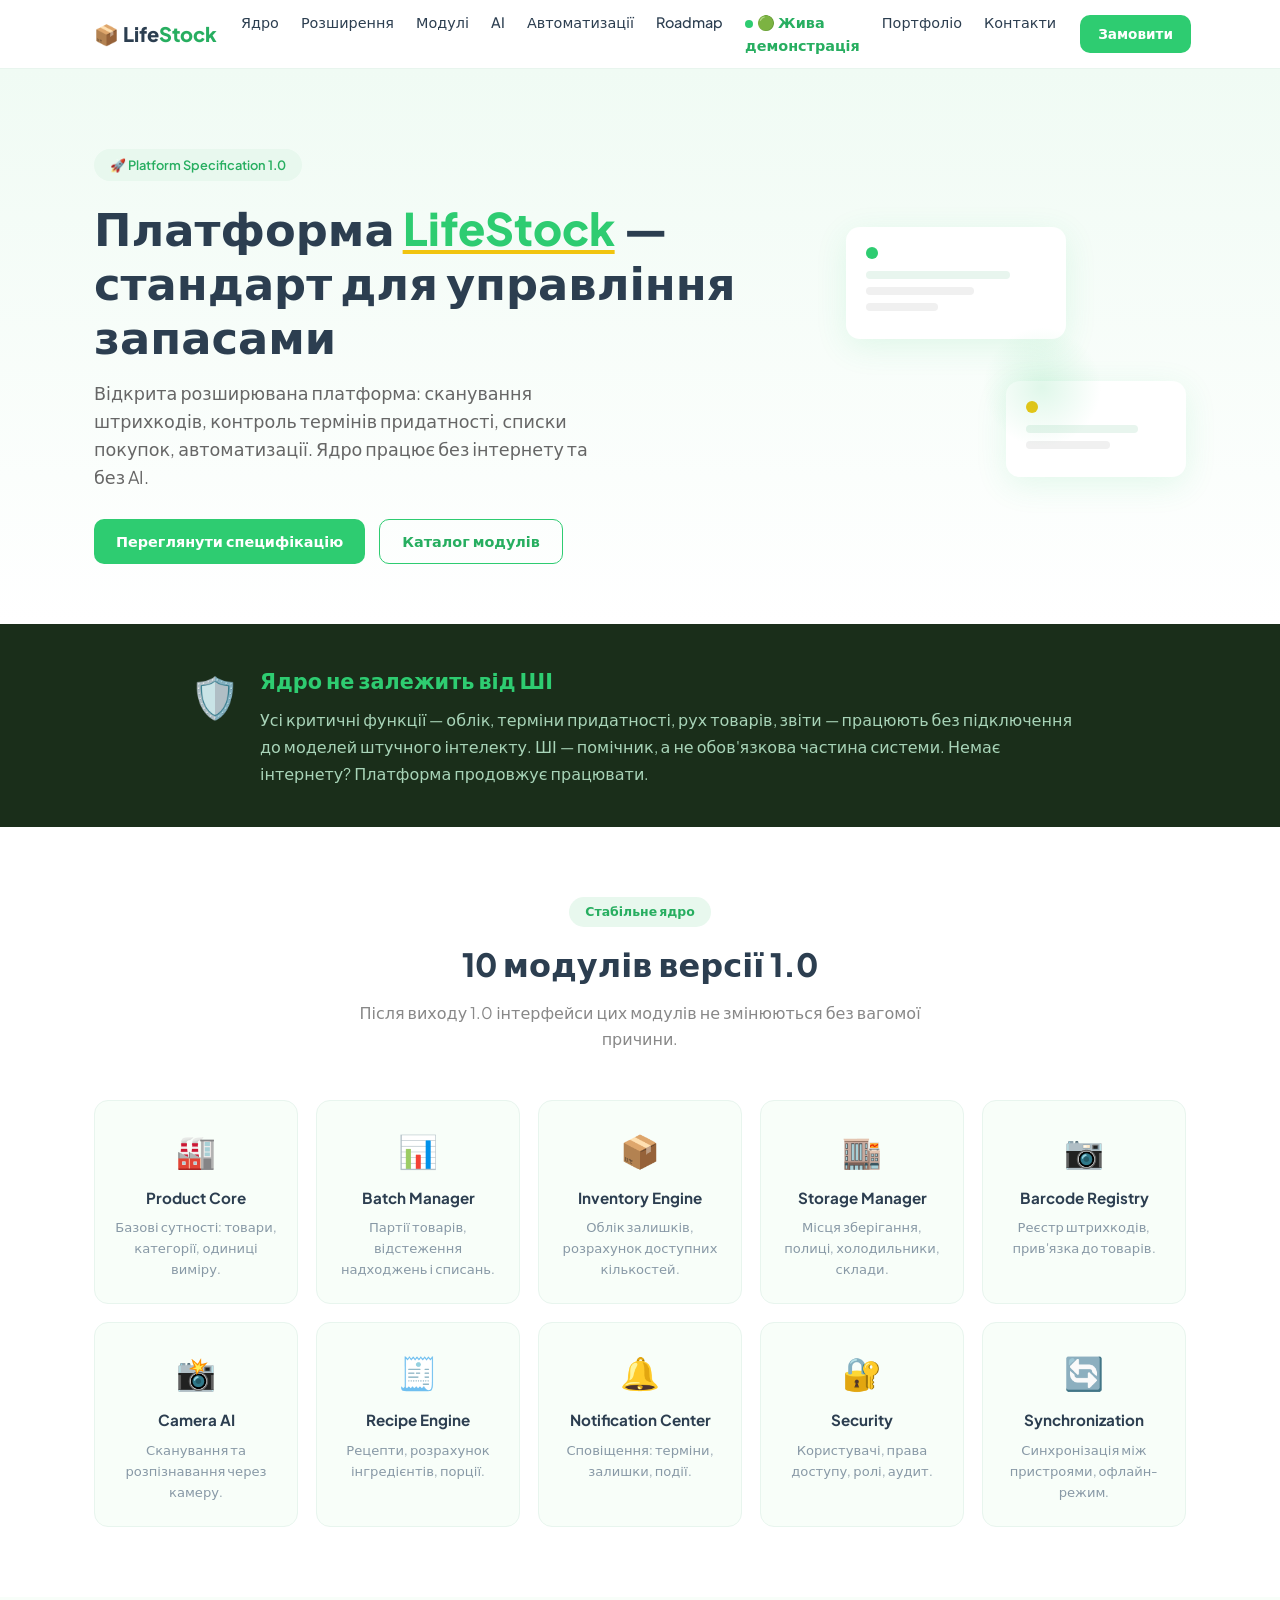
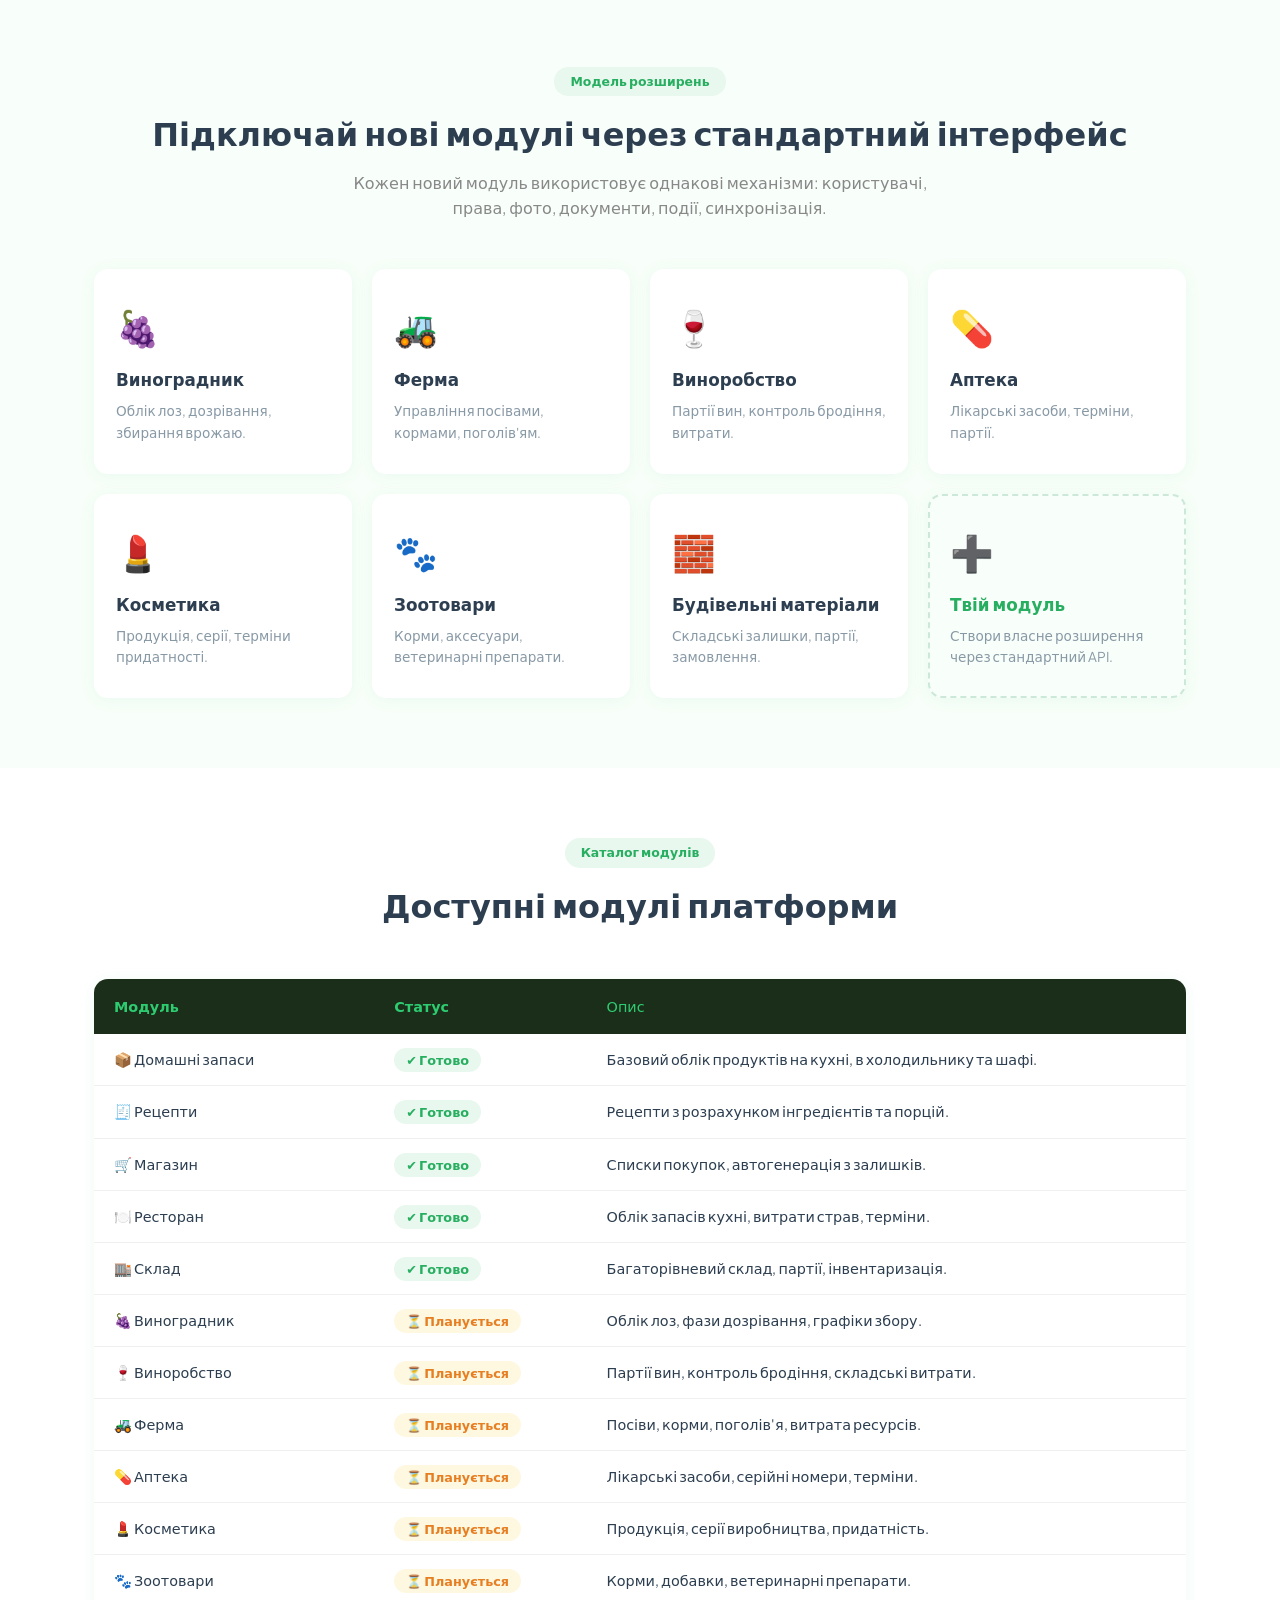
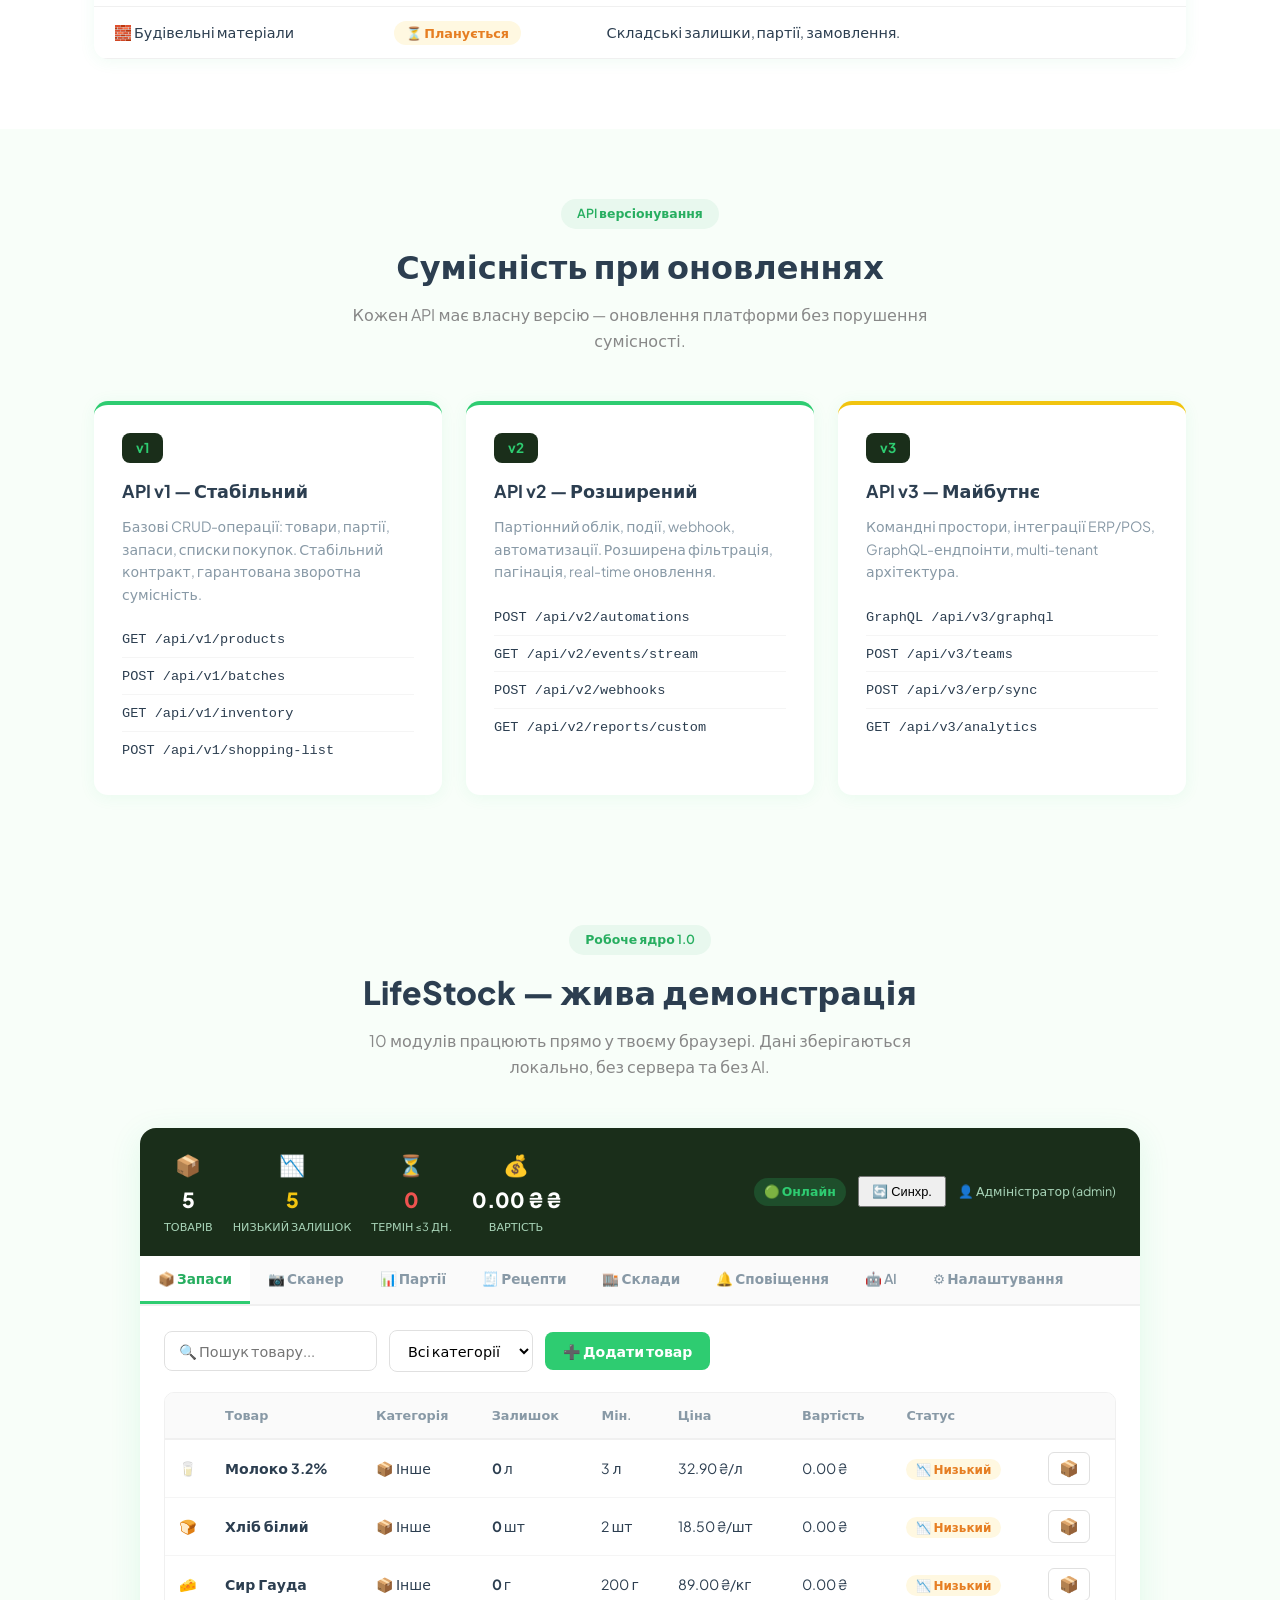
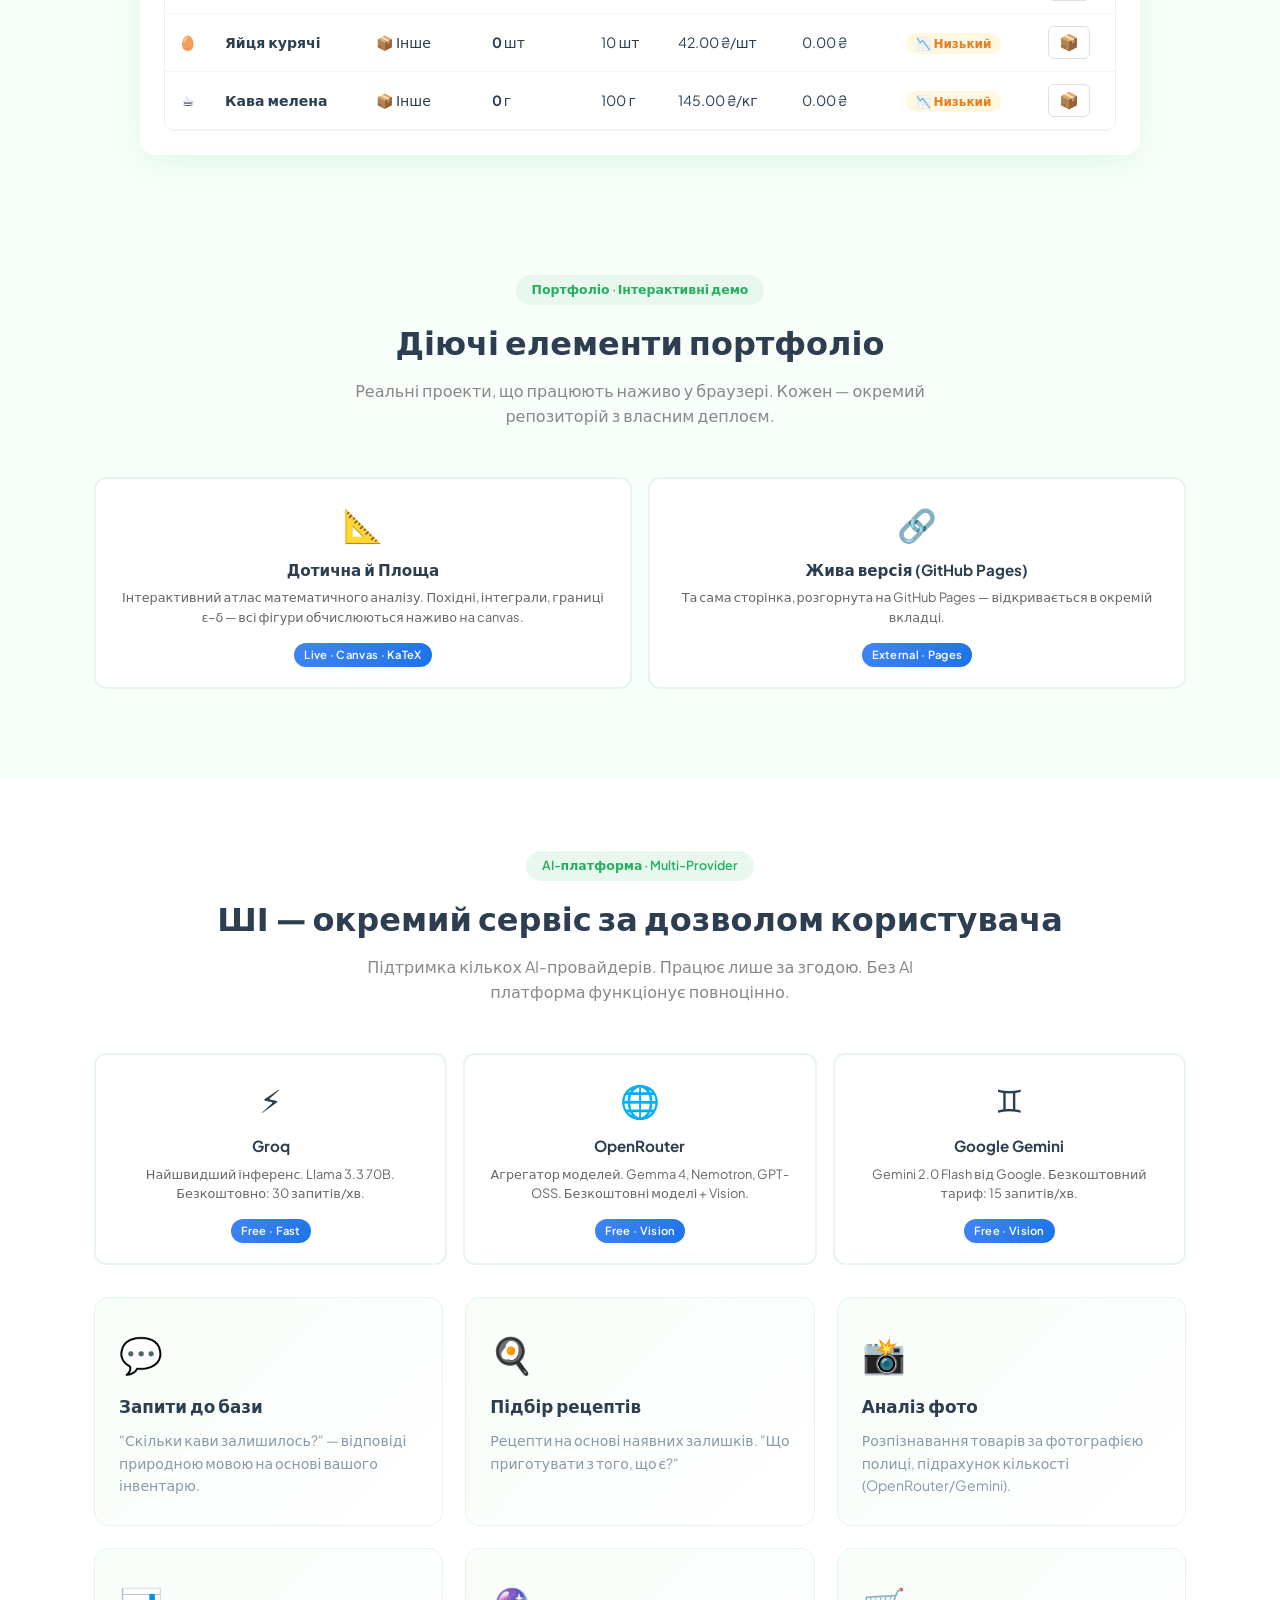
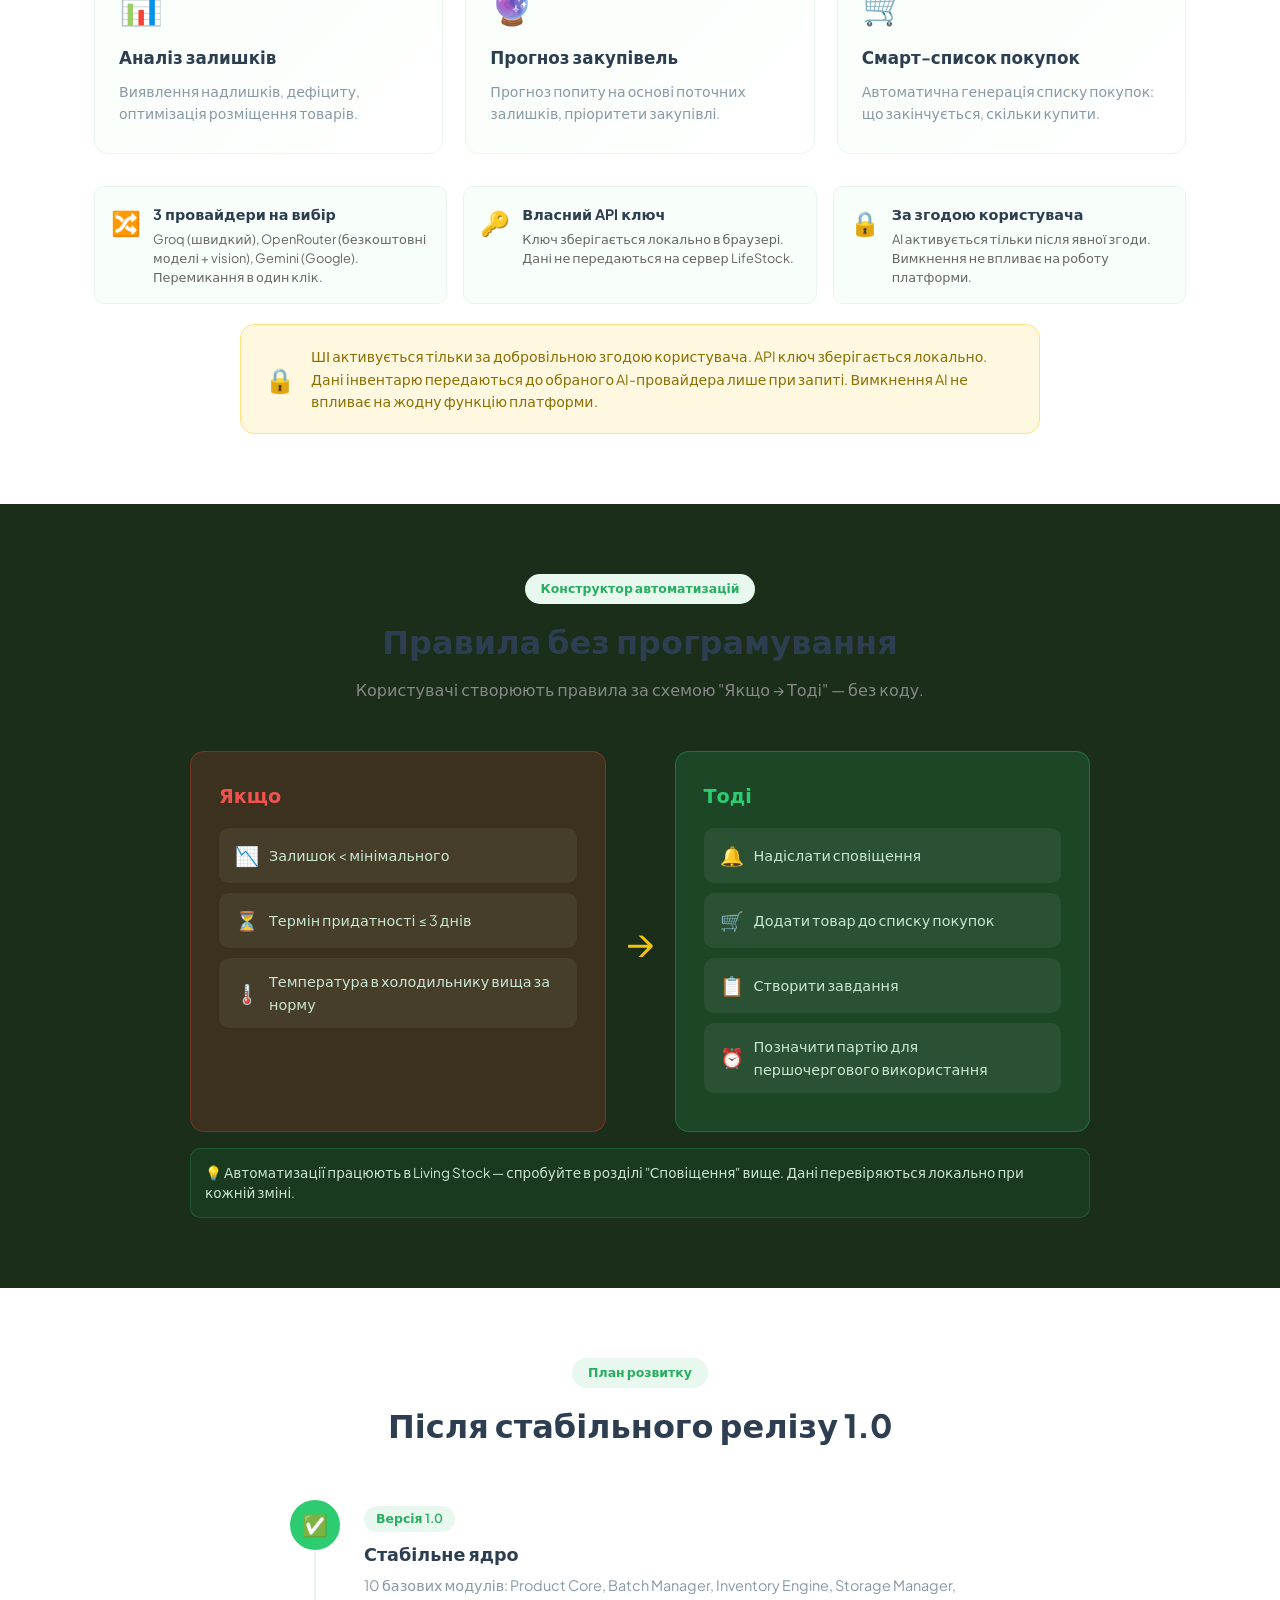
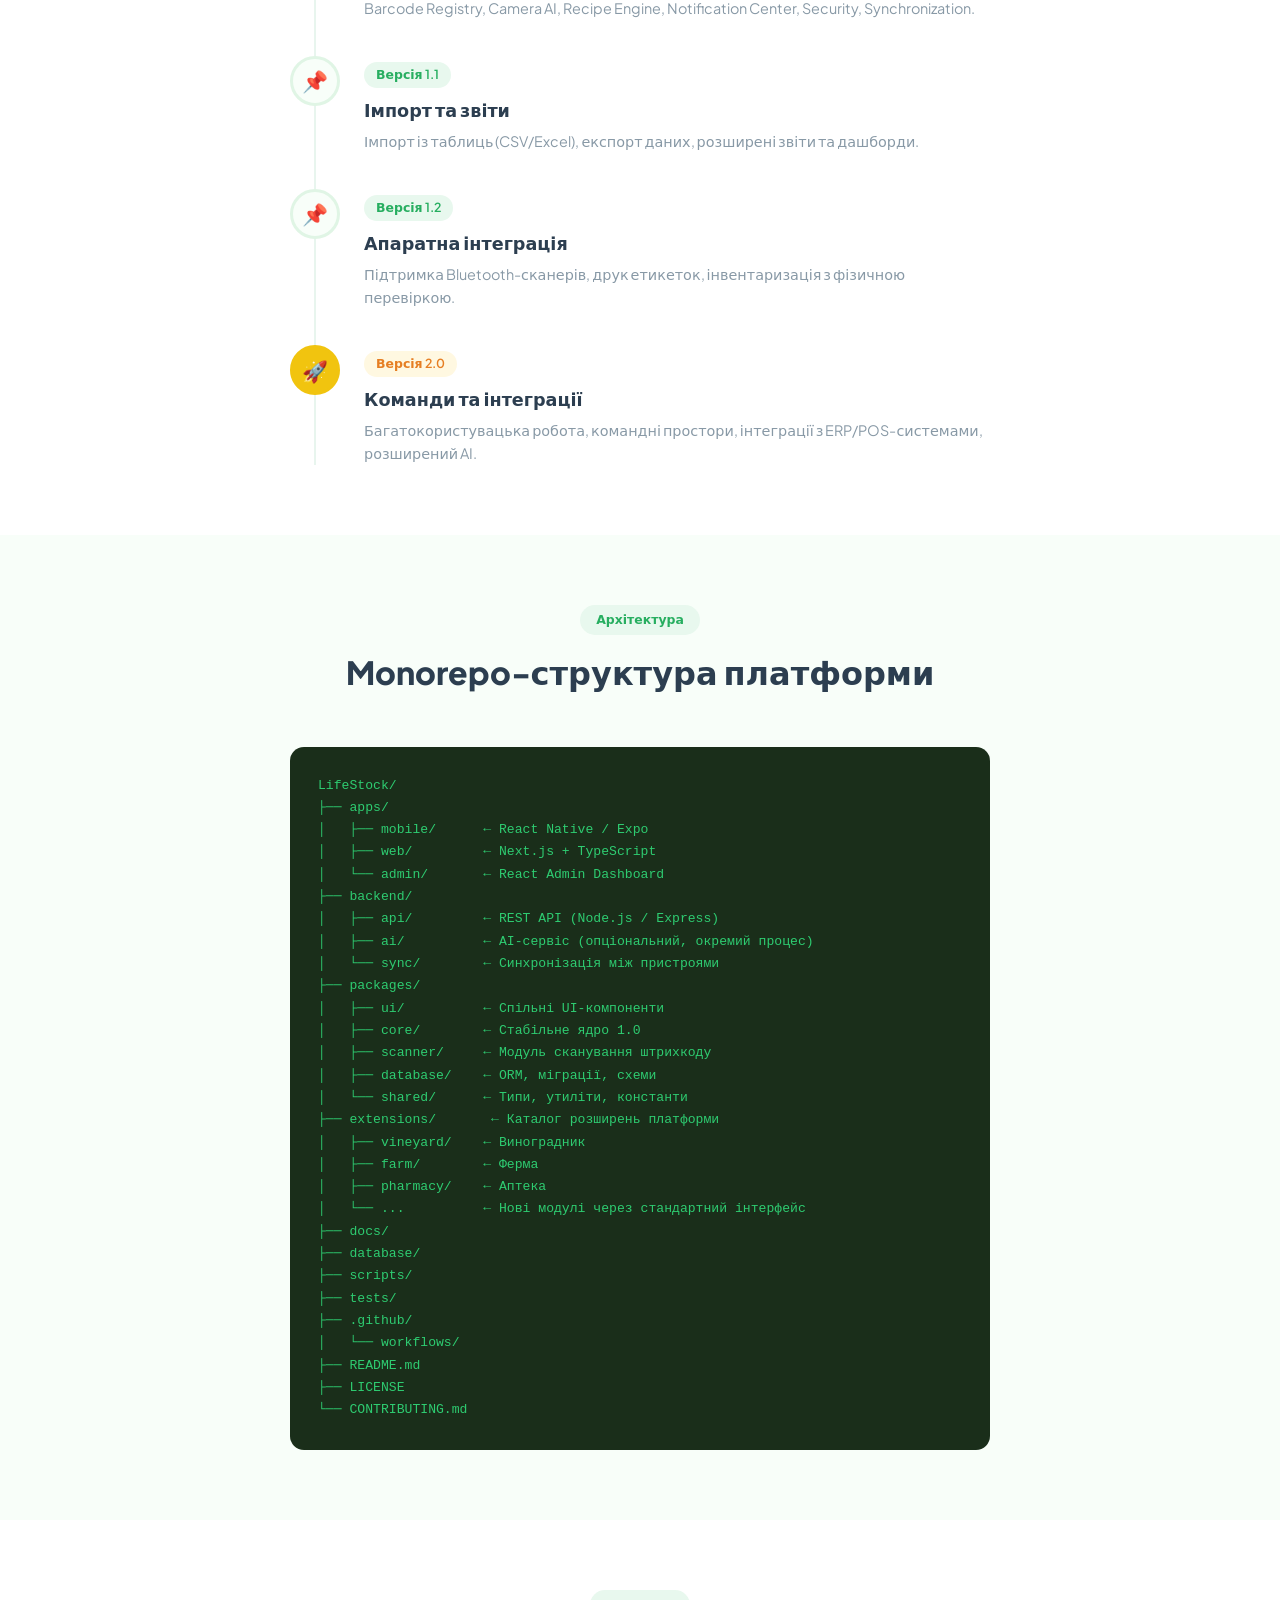
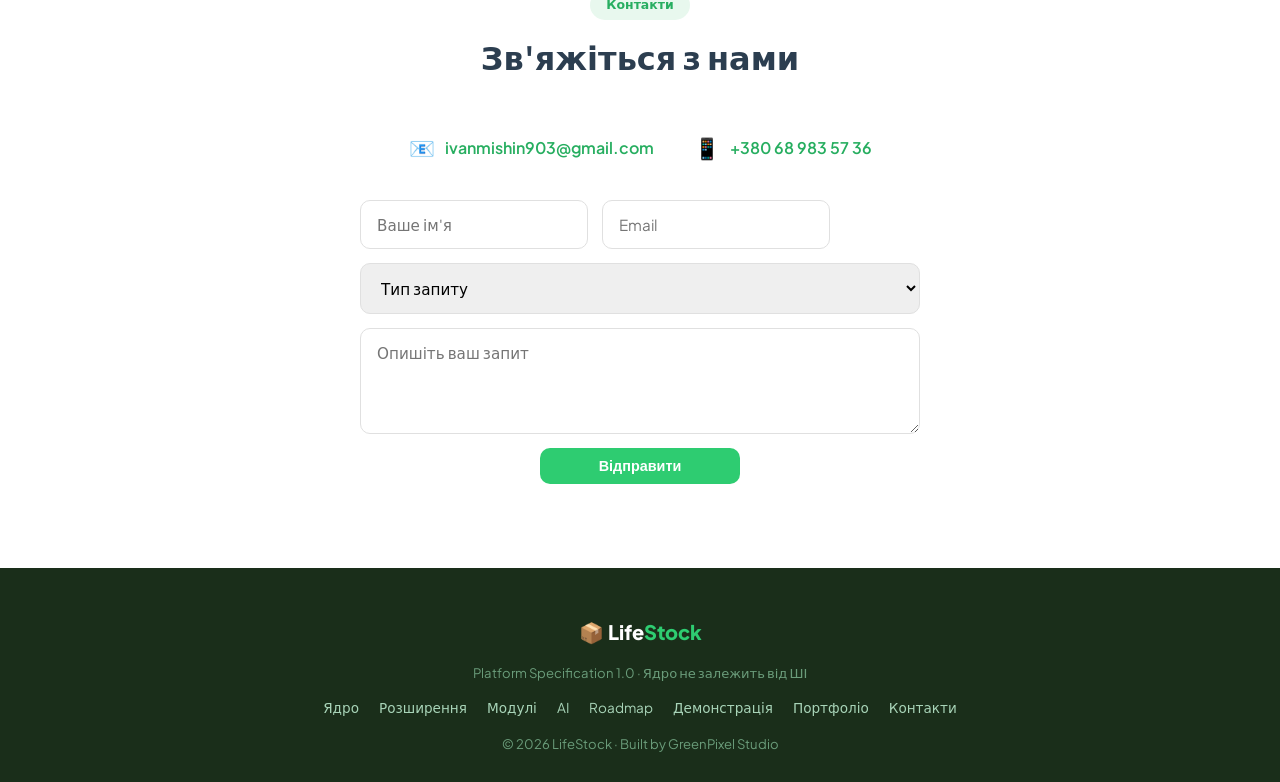
==== commit 40a3325e: "Add portfolio section with matanaliz interactive demo - New portfolio section showcasing live intera" ====
--- a/index.html
+++ b/index.html
@@ -27,6 +27,7 @@
             <a href="#automation" class="nav-link">Автоматизації</a>
             <a href="#roadmap" class="nav-link">Roadmap</a>
             <a href="#demo" class="nav-link nav-demo">🟢 Жива демонстрація</a>
+            <a href="#portfolio" class="nav-link">Портфоліо</a>
             <a href="#contact" class="nav-link">Контакти</a>
         </nav>
         <a href="#contact" class="btn btn-primary btn-sm">Замовити</a>
@@ -205,6 +206,31 @@
             <p class="section-sub">10 модулів працюють прямо у твоєму браузері. Дані зберігаються локально, без сервера та без AI.</p>
         </div>
         <div id="lifestock-app"></div>
+    </div>
+</section>
+
+<!-- ===== PORTFOLIO DEMOS ===== -->
+<section id="portfolio" class="ls-app-section">
+    <div class="container">
+        <div class="section-head">
+            <span class="section-tag">Портфоліо · Інтерактивні демо</span>
+            <h2>Діючі елементи портфоліо</h2>
+            <p class="section-sub">Реальні проекти, що працюють наживо у браузері. Кожен — окремий репозиторій з власним деплоєм.</p>
+        </div>
+        <div class="ai-providers-row">
+            <a href="demos/matanaliz/index.html" class="ai-provider-card" style="text-decoration:none;color:inherit;cursor:pointer;">
+                <span class="ai-provider-icon">📐</span>
+                <h4>Дотична й Площа</h4>
+                <p>Інтерактивний атлас математичного аналізу. Похідні, інтеграли, границі ε–δ — всі фігури обчислюються наживо на canvas.</p>
+                <div class="ai-badge">Live · Canvas · KaTeX</div>
+            </a>
+            <a href="https://ismi9.github.io/matanaliz-demo/" class="ai-provider-card" style="text-decoration:none;color:inherit;cursor:pointer;" target="_blank">
+                <span class="ai-provider-icon">🔗</span>
+                <h4>Жива версія (GitHub Pages)</h4>
+                <p>Та сама сторінка, розгорнута на GitHub Pages — відкривається в окремій вкладці.</p>
+                <div class="ai-badge">External · Pages</div>
+            </a>
+        </div>
     </div>
 </section>
 
@@ -465,6 +491,7 @@
             <a href="#ai">AI</a>
             <a href="#roadmap">Roadmap</a>
             <a href="#demo">Демонстрація</a>
+            <a href="#portfolio">Портфоліо</a>
             <a href="#contact">Контакти</a>
         </nav>
         <p class="footer-copy">© 2026 LifeStock · Built by GreenPixel Studio</p>
